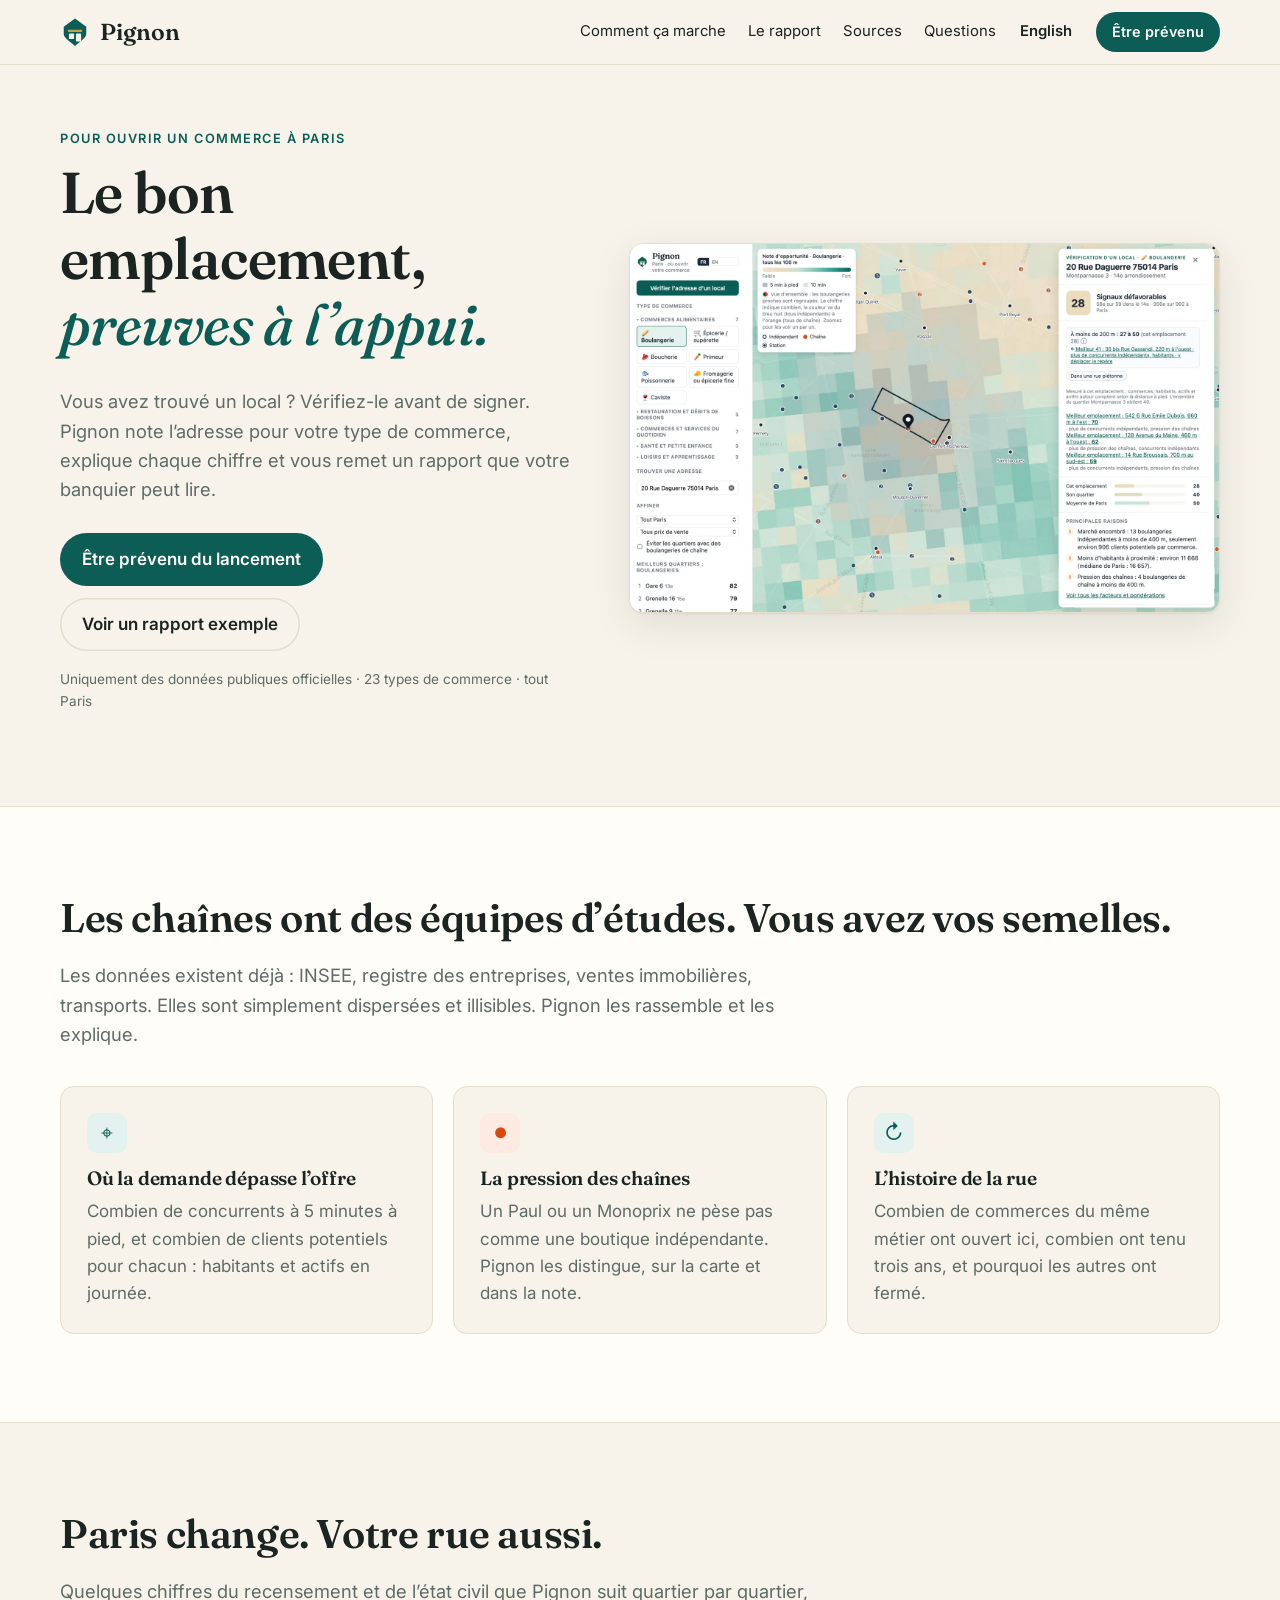
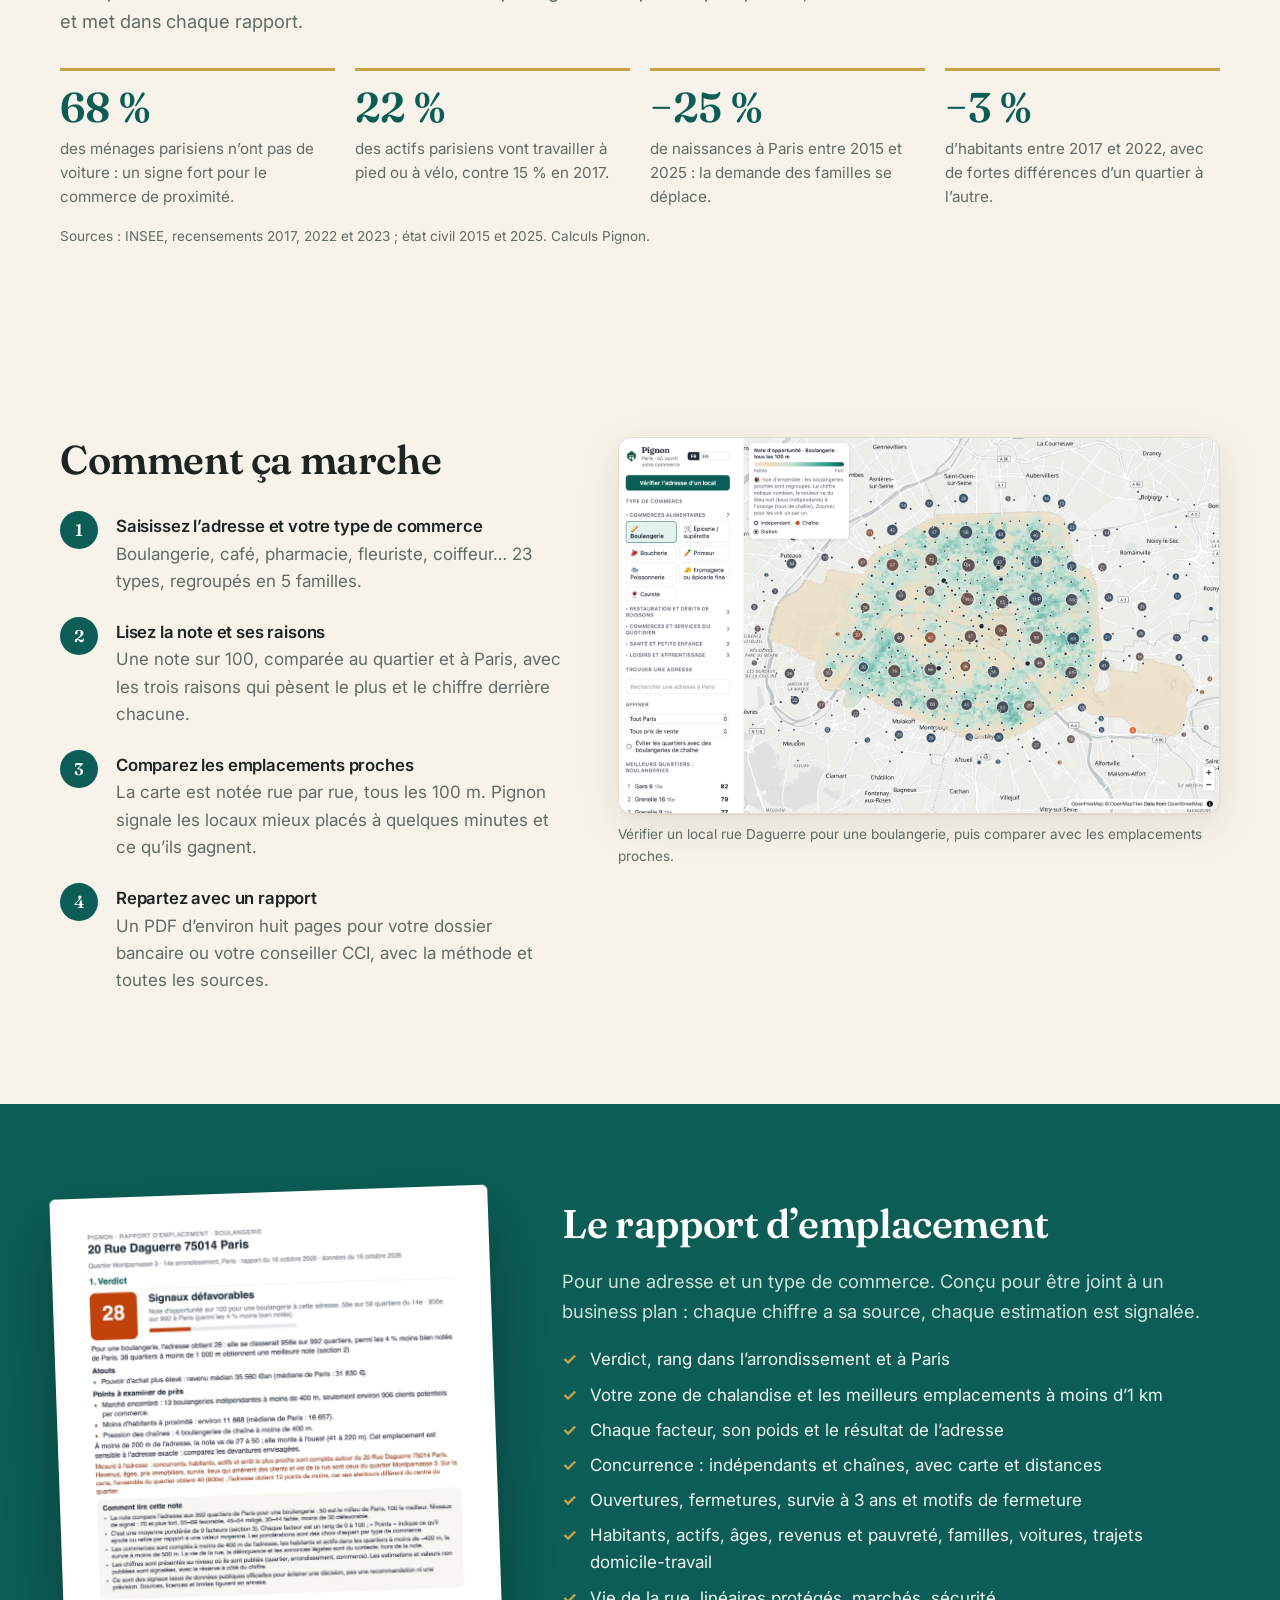
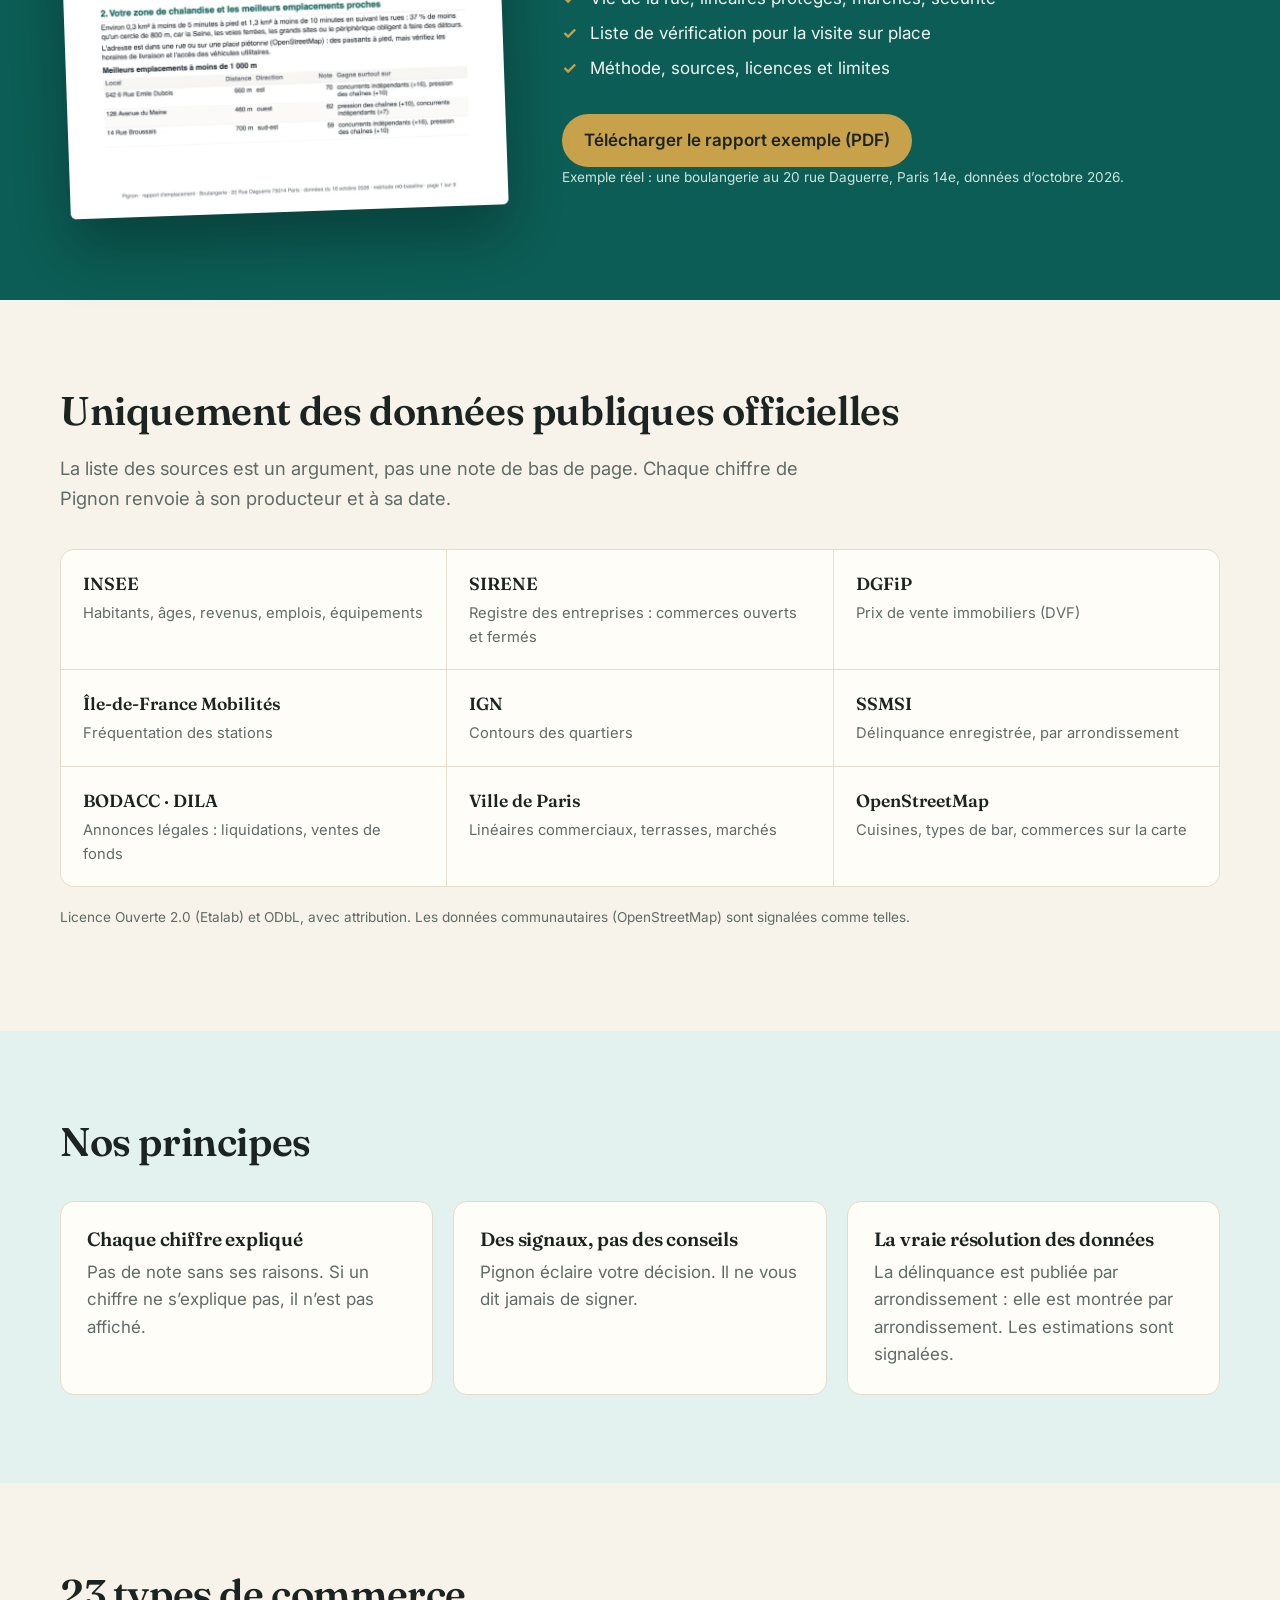
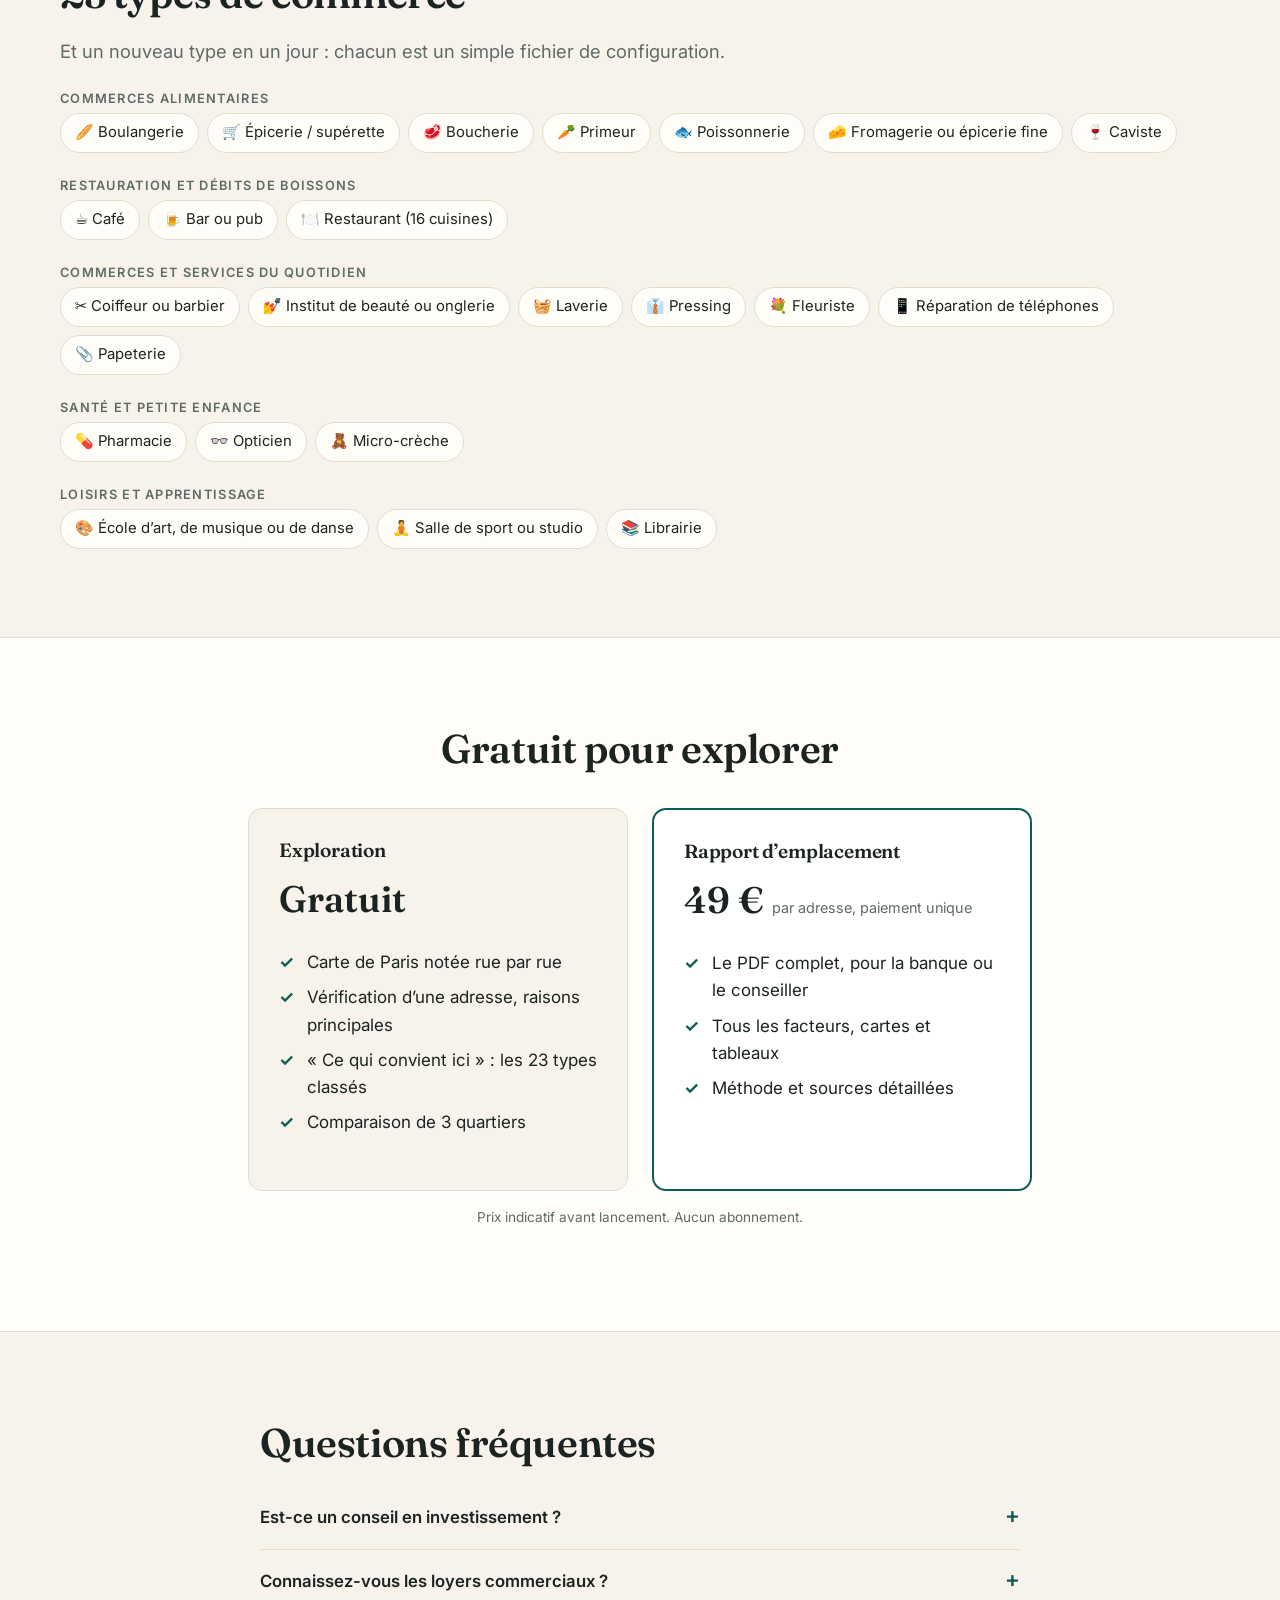
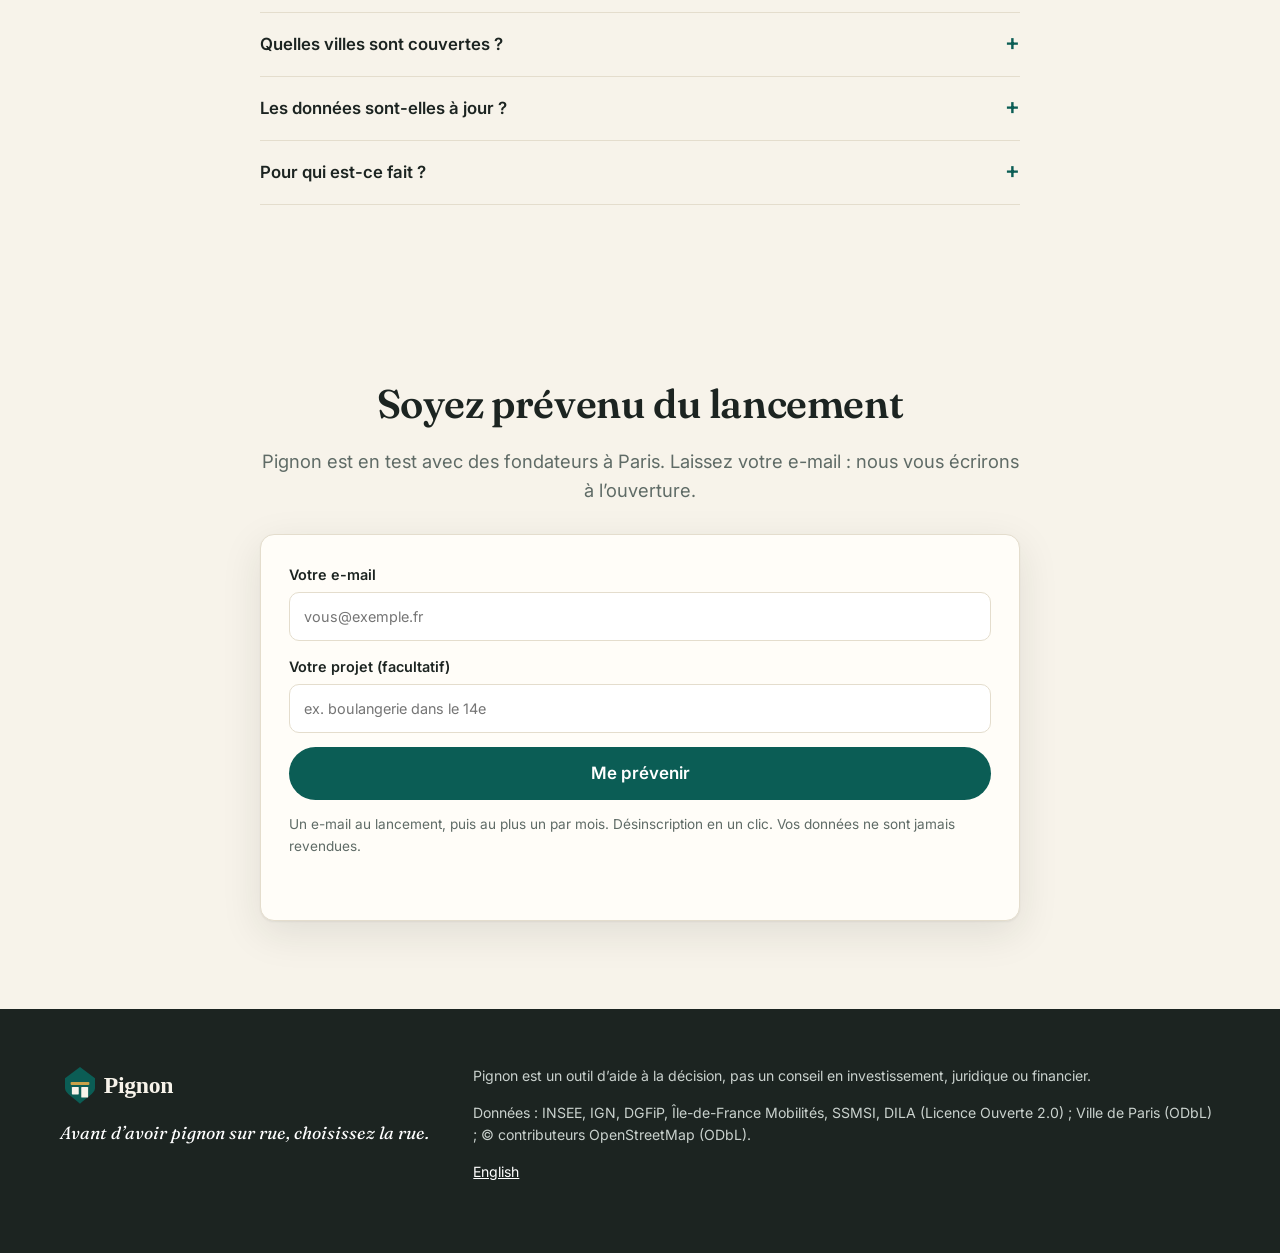
==== index.html @ 56055cf6 "Publish website from felipesabino/biz-map@c0d6d92" ====
<!doctype html>
<html lang="fr">
  <head>
    <meta charset="utf-8" />
    <meta name="viewport" content="width=device-width, initial-scale=1" />
    <title>Pignon · Le bon emplacement, preuves à l’appui</title>
    <meta name="description" content="Avant de signer un bail commercial à Paris, vérifiez l’adresse : une note, les raisons derrière chaque chiffre et un rapport que votre banquier peut lire. Uniquement des données publiques officielles." />
    <meta property="og:title" content="Pignon · Le bon emplacement, preuves à l’appui" />
    <meta property="og:description" content="Avant de signer un bail commercial à Paris, vérifiez l’adresse : une note, les raisons derrière chaque chiffre et un rapport que votre banquier peut lire. Uniquement des données publiques officielles." />
    <meta property="og:type" content="website" />
    <meta property="og:locale" content="fr_FR" />
    <meta property="og:image" content="assets/og.png" />
    <meta name="theme-color" content="#0b5d55" />
    <link rel="alternate" hreflang="fr" href="" />
    <link rel="alternate" hreflang="en" href="en/" />
    <link rel="icon" type="image/svg+xml" href="assets/logo-mark.svg" />
    <link rel="preconnect" href="https://fonts.googleapis.com" />
    <link rel="preconnect" href="https://fonts.gstatic.com" crossorigin />
    <link rel="stylesheet" href="https://fonts.googleapis.com/css2?family=Fraunces:ital,opsz,wght@0,9..144,500;0,9..144,600;1,9..144,500&family=Inter:wght@400;500;600&display=swap" />
    <link rel="stylesheet" href="assets/style.css" />
  </head>
  <body>
    <header class="top">
      <div class="wrap top-inner">
        <a class="brand" href="./" aria-label="Pignon">
          <img src="assets/logo-mark.svg" alt="" width="30" height="30" />
          <span>Pignon</span>
        </a>
        <nav class="nav" aria-label="Navigation">
          <a href="#comment">Comment ça marche</a>
          <a href="#rapport">Le rapport</a>
          <a href="#sources">Sources</a>
          <a href="#faq">Questions</a>
        </nav>
        <a class="lang" href="en/" hreflang="en" lang="en">English</a>
        <a class="btn btn-small" href="#inscription">Être prévenu</a>
      </div>
    </header>

    <main>
      <section class="hero">
        <div class="wrap hero-inner">
          <div class="hero-text">
            <p class="eyebrow">Pour ouvrir un commerce à Paris</p>
            <h1>Le bon emplacement, <em>preuves à l’appui.</em></h1>
            <p class="lead">Vous avez trouvé un local ? Vérifiez-le avant de signer. Pignon note l’adresse pour votre type de commerce, explique chaque chiffre et vous remet un rapport que votre banquier peut lire.</p>
            <div class="actions">
              <a class="btn" href="#inscription">Être prévenu du lancement</a>
              <a class="btn btn-ghost" href="assets/rapport-exemple-boulangerie-paris-14.pdf">Voir un rapport exemple</a>
            </div>
            <p class="note">Uniquement des données publiques officielles · 23 types de commerce · tout Paris</p>
          </div>
          <figure class="hero-shot">
            <img src="assets/fr/panel.webp" alt="Pignon : vérification d’un local rue Daguerre (14e) pour une boulangerie, avec la note, la comparaison avec le quartier et Paris, et les meilleurs emplacements proches." width="1600" height="1000" />
          </figure>
        </div>
      </section>

      <section class="problem">
        <div class="wrap">
          <h2>Les chaînes ont des équipes d’études. Vous avez vos semelles.</h2>
          <p class="lead narrow">Les données existent déjà : INSEE, registre des entreprises, ventes immobilières, transports. Elles sont simplement dispersées et illisibles. Pignon les rassemble et les explique.</p>
          <div class="cards three">
            <article class="card">
              <span class="card-icon" aria-hidden="true">⌖</span>
              <h3>Où la demande dépasse l’offre</h3>
              <p>Combien de concurrents à 5 minutes à pied, et combien de clients potentiels pour chacun : habitants et actifs en journée.</p>
            </article>
            <article class="card">
              <span class="card-icon chain" aria-hidden="true">●</span>
              <h3>La pression des chaînes</h3>
              <p>Un Paul ou un Monoprix ne pèse pas comme une boutique indépendante. Pignon les distingue, sur la carte et dans la note.</p>
            </article>
            <article class="card">
              <span class="card-icon" aria-hidden="true">↻</span>
              <h3>L’histoire de la rue</h3>
              <p>Combien de commerces du même métier ont ouvert ici, combien ont tenu trois ans, et pourquoi les autres ont fermé.</p>
            </article>
          </div>
        </div>
      </section>

      <section class="stats">
        <div class="wrap">
          <h2>Paris change. Votre rue aussi.</h2>
          <p class="lead narrow">Quelques chiffres du recensement et de l’état civil que Pignon suit quartier par quartier, et met dans chaque rapport.</p>
          <div class="stat-grid">
            <div class="stat"><b>68 %</b><p>des ménages parisiens n’ont pas de voiture : un signe fort pour le commerce de proximité.</p></div>
            <div class="stat"><b>22 %</b><p>des actifs parisiens vont travailler à pied ou à vélo, contre 15 % en 2017.</p></div>
            <div class="stat"><b>−25 %</b><p>de naissances à Paris entre 2015 et 2025 : la demande des familles se déplace.</p></div>
            <div class="stat"><b>−3 %</b><p>d’habitants entre 2017 et 2022, avec de fortes différences d’un quartier à l’autre.</p></div>
          </div>
          <p class="note">Sources : INSEE, recensements 2017, 2022 et 2023 ; état civil 2015 et 2025. Calculs Pignon.</p>
        </div>
      </section>

      <section class="how" id="comment">
        <div class="wrap how-inner">
          <div>
            <h2>Comment ça marche</h2>
            <ol class="steps">
              <li><h3>Saisissez l’adresse et votre type de commerce</h3><p>Boulangerie, café, pharmacie, fleuriste, coiffeur… 23 types, regroupés en 5 familles.</p></li>
              <li><h3>Lisez la note et ses raisons</h3><p>Une note sur 100, comparée au quartier et à Paris, avec les trois raisons qui pèsent le plus et le chiffre derrière chacune.</p></li>
              <li><h3>Comparez les emplacements proches</h3><p>La carte est notée rue par rue, tous les 100 m. Pignon signale les locaux mieux placés à quelques minutes et ce qu’ils gagnent.</p></li>
              <li><h3>Repartez avec un rapport</h3><p>Un PDF d’environ huit pages pour votre dossier bancaire ou votre conseiller CCI, avec la méthode et toutes les sources.</p></li>
            </ol>
          </div>
          <figure class="demo">
            <video src="assets/fr/demo.mp4" poster="assets/fr/map.webp" autoplay muted loop playsinline preload="metadata" aria-label="Vérifier un local rue Daguerre pour une boulangerie, puis comparer avec les emplacements proches."></video>
            <figcaption>Vérifier un local rue Daguerre pour une boulangerie, puis comparer avec les emplacements proches.</figcaption>
          </figure>
        </div>
      </section>

      <section class="report" id="rapport">
        <div class="wrap report-inner">
          <figure class="report-cover">
            <a href="assets/rapport-exemple-boulangerie-paris-14.pdf"><img src="assets/fr/report-page.webp" alt="Première page du rapport d’emplacement Pignon" width="900" height="1273" loading="lazy" /></a>
          </figure>
          <div>
            <h2>Le rapport d’emplacement</h2>
            <p class="lead">Pour une adresse et un type de commerce. Conçu pour être joint à un business plan : chaque chiffre a sa source, chaque estimation est signalée.</p>
            <ul class="checks">
              <li>Verdict, rang dans l’arrondissement et à Paris</li>
              <li>Votre zone de chalandise et les meilleurs emplacements à moins d’1 km</li>
              <li>Chaque facteur, son poids et le résultat de l’adresse</li>
              <li>Concurrence : indépendants et chaînes, avec carte et distances</li>
              <li>Ouvertures, fermetures, survie à 3 ans et motifs de fermeture</li>
              <li>Habitants, actifs, âges, revenus et pauvreté, familles, voitures, trajets domicile-travail</li>
              <li>Vie de la rue, linéaires protégés, marchés, sécurité</li>
              <li>Liste de vérification pour la visite sur place</li>
              <li>Méthode, sources, licences et limites</li>
            </ul>
            <a class="btn" href="assets/rapport-exemple-boulangerie-paris-14.pdf">Télécharger le rapport exemple (PDF)</a>
            <p class="note">Exemple réel : une boulangerie au 20 rue Daguerre, Paris 14e, données d’octobre 2026.</p>
          </div>
        </div>
      </section>

      <section class="sources" id="sources">
        <div class="wrap">
          <h2>Uniquement des données publiques officielles</h2>
          <p class="lead narrow">La liste des sources est un argument, pas une note de bas de page. Chaque chiffre de Pignon renvoie à son producteur et à sa date.</p>
          <ul class="source-list">
            <li><b>INSEE</b><span>Habitants, âges, revenus, emplois, équipements</span></li>
            <li><b>SIRENE</b><span>Registre des entreprises : commerces ouverts et fermés</span></li>
            <li><b>DGFiP</b><span>Prix de vente immobiliers (DVF)</span></li>
            <li><b>Île-de-France Mobilités</b><span>Fréquentation des stations</span></li>
            <li><b>IGN</b><span>Contours des quartiers</span></li>
            <li><b>SSMSI</b><span>Délinquance enregistrée, par arrondissement</span></li>
            <li><b>BODACC · DILA</b><span>Annonces légales : liquidations, ventes de fonds</span></li>
            <li><b>Ville de Paris</b><span>Linéaires commerciaux, terrasses, marchés</span></li>
            <li><b>OpenStreetMap</b><span>Cuisines, types de bar, commerces sur la carte</span></li>
          </ul>
          <p class="note">Licence Ouverte 2.0 (Etalab) et ODbL, avec attribution. Les données communautaires (OpenStreetMap) sont signalées comme telles.</p>
        </div>
      </section>

      <section class="principles">
        <div class="wrap">
          <h2>Nos principes</h2>
          <div class="cards three">
            <article class="card"><h3>Chaque chiffre expliqué</h3><p>Pas de note sans ses raisons. Si un chiffre ne s’explique pas, il n’est pas affiché.</p></article>
            <article class="card"><h3>Des signaux, pas des conseils</h3><p>Pignon éclaire votre décision. Il ne vous dit jamais de signer.</p></article>
            <article class="card"><h3>La vraie résolution des données</h3><p>La délinquance est publiée par arrondissement : elle est montrée par arrondissement. Les estimations sont signalées.</p></article>
          </div>
        </div>
      </section>

      <section class="types">
        <div class="wrap">
          <h2>23 types de commerce</h2>
          <p class="lead narrow">Et un nouveau type en un jour : chacun est un simple fichier de configuration.</p>
          <div class="family"><h3>Commerces alimentaires</h3><ul class="chips"><li><span aria-hidden="true">🥖</span> Boulangerie</li><li><span aria-hidden="true">🛒</span> Épicerie / supérette</li><li><span aria-hidden="true">🥩</span> Boucherie</li><li><span aria-hidden="true">🥕</span> Primeur</li><li><span aria-hidden="true">🐟</span> Poissonnerie</li><li><span aria-hidden="true">🧀</span> Fromagerie ou épicerie fine</li><li><span aria-hidden="true">🍷</span> Caviste</li></ul></div>
          <div class="family"><h3>Restauration et débits de boissons</h3><ul class="chips"><li><span aria-hidden="true">☕</span> Café</li><li><span aria-hidden="true">🍺</span> Bar ou pub</li><li><span aria-hidden="true">🍽️</span> Restaurant (16 cuisines)</li></ul></div>
          <div class="family"><h3>Commerces et services du quotidien</h3><ul class="chips"><li><span aria-hidden="true">✂️</span> Coiffeur ou barbier</li><li><span aria-hidden="true">💅</span> Institut de beauté ou onglerie</li><li><span aria-hidden="true">🧺</span> Laverie</li><li><span aria-hidden="true">👔</span> Pressing</li><li><span aria-hidden="true">💐</span> Fleuriste</li><li><span aria-hidden="true">📱</span> Réparation de téléphones</li><li><span aria-hidden="true">📎</span> Papeterie</li></ul></div>
          <div class="family"><h3>Santé et petite enfance</h3><ul class="chips"><li><span aria-hidden="true">💊</span> Pharmacie</li><li><span aria-hidden="true">👓</span> Opticien</li><li><span aria-hidden="true">🧸</span> Micro-crèche</li></ul></div>
          <div class="family"><h3>Loisirs et apprentissage</h3><ul class="chips"><li><span aria-hidden="true">🎨</span> École d’art, de musique ou de danse</li><li><span aria-hidden="true">🧘</span> Salle de sport ou studio</li><li><span aria-hidden="true">📚</span> Librairie</li></ul></div>
        </div>
      </section>

      <section class="pricing">
        <div class="wrap">
          <h2>Gratuit pour explorer</h2>
          <div class="plans">
            <article class="plan">
              <h3>Exploration</h3>
              <p class="price">Gratuit</p>
              <ul class="checks">
                <li>Carte de Paris notée rue par rue</li>
                <li>Vérification d’une adresse, raisons principales</li>
                <li>« Ce qui convient ici » : les 23 types classés</li>
                <li>Comparaison de 3 quartiers</li>
              </ul>
            </article>
            <article class="plan plan-main">
              <h3>Rapport d’emplacement</h3>
              <p class="price">49 € <small>par adresse, paiement unique</small></p>
              <ul class="checks">
                <li>Le PDF complet, pour la banque ou le conseiller</li>
                <li>Tous les facteurs, cartes et tableaux</li>
                <li>Méthode et sources détaillées</li>
              </ul>
            </article>
          </div>
          <p class="note center">Prix indicatif avant lancement. Aucun abonnement.</p>
        </div>
      </section>

      <section class="faq" id="faq">
        <div class="wrap narrow">
          <h2>Questions fréquentes</h2>
          <details><summary>Est-ce un conseil en investissement ?</summary><p>Non. Pignon est un outil d’aide à la décision : il présente des indicateurs issus de données publiques et la méthode qui les combine. La décision reste la vôtre, avec votre banquier, votre conseiller et le bailleur.</p></details>
          <details><summary>Connaissez-vous les loyers commerciaux ?</summary><p>Non, et nous le disons : aucune source ouverte ne publie les loyers commerciaux. Pignon montre les prix de vente immobiliers (DVF), clairement signalés comme des prix de vente.</p></details>
          <details><summary>Quelles villes sont couvertes ?</summary><p>Tout Paris, ses 20 arrondissements et environ 990 quartiers. Les grandes sources sont nationales : d’autres villes suivront.</p></details>
          <details><summary>Les données sont-elles à jour ?</summary><p>Chaque source a son propre rythme : le registre des entreprises est rafraîchi chaque semaine, le recensement chaque année. La date de chaque source figure dans l’application et dans le rapport.</p></details>
          <details><summary>Pour qui est-ce fait ?</summary><p>Pour les fondateurs de commerces indépendants : premier ou deuxième commerce, souvent après une reconversion. Les conseillers CCI, CMA et les banques sont les bienvenus.</p></details>
        </div>
      </section>

      <section class="signup" id="inscription">
        <div class="wrap narrow">
          <h2>Soyez prévenu du lancement</h2>
          <p class="lead">Pignon est en test avec des fondateurs à Paris. Laissez votre e-mail : nous vous écrirons à l’ouverture.</p>
          <form class="signup-form" data-thanks="Merci ! Nous vous écrirons au lancement." data-soon="Les inscriptions ouvrent très bientôt. Revenez dans quelques jours." data-error="Un problème est survenu. Réessayez dans un instant.">
            <label>
              <span>Votre e-mail</span>
              <input type="email" name="email" required placeholder="vous@exemple.fr" autocomplete="email" />
            </label>
            <label>
              <span>Votre projet (facultatif)</span>
              <input type="text" name="project" placeholder="ex. boulangerie dans le 14e" />
            </label>
            <input type="hidden" name="lang" value="fr" />
            <button class="btn" type="submit">Me prévenir</button>
            <p class="note">Un e-mail au lancement, puis au plus un par mois. Désinscription en un clic. Vos données ne sont jamais revendues.</p>
            <p class="form-status" role="status" aria-live="polite"></p>
          </form>
        </div>
      </section>
    </main>

    <footer class="foot">
      <div class="wrap foot-inner">
        <div>
          <img src="assets/logo-light.svg" alt="Pignon" width="150" height="40" />
          <p class="tagline">Avant d’avoir pignon sur rue, choisissez la rue.</p>
        </div>
        <div class="foot-text">
          <p>Pignon est un outil d’aide à la décision, pas un conseil en investissement, juridique ou financier.</p>
          <p>Données : INSEE, IGN, DGFiP, Île-de-France Mobilités, SSMSI, DILA (Licence Ouverte 2.0) ; Ville de Paris (ODbL) ; © contributeurs OpenStreetMap (ODbL).</p>
          <p><a href="en/" hreflang="en">English</a></p>
        </div>
      </div>
    </footer>
    <script src="assets/site.js" defer></script>
  </body>
</html>
---- assets/style.css ----
/* Pignon website. Tokens from brand/README.md. */
:root {
  --accent: #0b5d55;
  --accent-deep: #08453f;
  --accent-soft: #e3f2ee;
  --gold: #c8a24a;
  --paper: #f7f3ea;
  --surface: #fffdf8;
  --ink: #1c2421;
  --muted: #5f6b66;
  --line: #e4ddcd;
  --chain: #d9480f;
  --indep: #1c3d5a;
  --radius: 14px;
  --shadow: 0 1px 2px rgba(28, 36, 33, 0.06), 0 12px 40px rgba(28, 36, 33, 0.1);
  --display: Fraunces, Georgia, 'Times New Roman', serif;
  --text: Inter, ui-sans-serif, system-ui, -apple-system, 'Segoe UI', sans-serif;
  color-scheme: light;
}

* { box-sizing: border-box; }
html { scroll-behavior: smooth; scroll-padding-top: 80px; }
body { margin: 0; background: var(--paper); color: var(--ink); font: 17px/1.6 var(--text); -webkit-font-smoothing: antialiased; }
img, video { max-width: 100%; height: auto; display: block; }
a { color: var(--accent); }
h1, h2, h3 { font-family: var(--display); font-weight: 600; line-height: 1.15; letter-spacing: -0.01em; margin: 0 0 0.5em; }
h1 { font-size: clamp(2.3rem, 5vw, 3.6rem); }
h1 em { font-style: italic; font-weight: 500; color: var(--accent); }
h2 { font-size: clamp(1.7rem, 3.4vw, 2.5rem); }
h3 { font-size: 1.2rem; }
p { margin: 0 0 1em; }

.wrap { width: min(1160px, 100% - 32px); margin-inline: auto; }
.narrow { max-width: 760px; }
.wrap.narrow { width: min(760px, 100% - 32px); }
.center { text-align: center; }
.lead { font-size: 1.15rem; color: var(--muted); }
.note { font-size: 0.85rem; color: var(--muted); }
.eyebrow { text-transform: uppercase; letter-spacing: 0.12em; font-size: 0.8rem; font-weight: 600; color: var(--accent); margin-bottom: 0.8em; }

.btn { display: inline-flex; align-items: center; justify-content: center; gap: 8px; padding: 13px 22px; border-radius: 999px; background: var(--accent); color: #fff; font-weight: 600; text-decoration: none; border: 0; font: inherit; font-weight: 600; cursor: pointer; transition: background 0.15s; }
.btn:hover { background: var(--accent-deep); }
.btn:disabled { opacity: 0.6; cursor: wait; }
.btn-ghost { background: transparent; color: var(--ink); box-shadow: inset 0 0 0 1.5px var(--line); }
.btn-ghost:hover { background: var(--surface); }
.btn-small { padding: 8px 16px; font-size: 0.9rem; }

/* Header */
.top { position: sticky; top: 0; z-index: 10; background: rgba(247, 243, 234, 0.9); backdrop-filter: blur(8px); border-bottom: 1px solid var(--line); }
.top-inner { display: flex; align-items: center; gap: 24px; height: 64px; }
.brand { display: flex; align-items: center; gap: 10px; text-decoration: none; color: var(--ink); font-family: var(--display); font-weight: 600; font-size: 1.45rem; }
.nav { display: flex; gap: 22px; margin-left: auto; }
.nav a, .lang { color: var(--ink); text-decoration: none; font-size: 0.93rem; }
.nav a:hover, .lang:hover { color: var(--accent); }
.lang { font-weight: 600; }

/* Sections */
section { padding: 88px 0; }
.hero { padding: 64px 0 80px; }
.hero-inner { display: grid; grid-template-columns: 1fr 1.15fr; gap: 56px; align-items: center; }
.actions { display: flex; flex-wrap: wrap; gap: 12px; margin: 28px 0 18px; }
.hero-shot { margin: 0; border-radius: var(--radius); overflow: hidden; box-shadow: var(--shadow); border: 1px solid var(--line); background: var(--surface); }

.problem { background: var(--surface); border-block: 1px solid var(--line); }
.cards { display: grid; gap: 20px; margin-top: 36px; }
.cards.three { grid-template-columns: repeat(3, 1fr); }
.card { background: var(--paper); border: 1px solid var(--line); border-radius: var(--radius); padding: 26px; }
.principles .card { background: var(--surface); }
.card p { color: var(--muted); margin: 0; }
.card-icon { display: inline-grid; place-items: center; width: 40px; height: 40px; border-radius: 10px; background: var(--accent-soft); color: var(--accent); font-size: 1.3rem; margin-bottom: 14px; }
.card-icon.chain { background: #fdebe2; color: var(--chain); font-size: 0.9rem; }

.stat-grid { display: grid; grid-template-columns: repeat(4, 1fr); gap: 20px; margin: 32px 0 16px; }
.stat { border-top: 3px solid var(--gold); padding-top: 14px; }
.stat b { display: block; font-family: var(--display); font-size: 2.6rem; font-weight: 600; color: var(--accent); line-height: 1.1; }
.stat p { color: var(--muted); margin: 6px 0 0; font-size: 0.95rem; }
.how-inner { display: grid; grid-template-columns: 1fr 1.2fr; gap: 56px; align-items: start; }
.steps { list-style: none; padding: 0; margin: 28px 0 0; counter-reset: step; }
.steps li { position: relative; padding: 0 0 22px 56px; counter-increment: step; }
.steps li::before { content: counter(step); position: absolute; left: 0; top: 0; width: 38px; height: 38px; border-radius: 50%; background: var(--accent); color: #fff; display: grid; place-items: center; font-weight: 600; font-family: var(--display); }
.steps h3 { font-family: var(--text); font-size: 1.05rem; font-weight: 600; margin-bottom: 0.25em; padding-top: 6px; }
.steps p { color: var(--muted); margin: 0; }
.demo { margin: 0; position: sticky; top: 90px; }
.demo video { border-radius: var(--radius); box-shadow: var(--shadow); border: 1px solid var(--line); background: var(--surface); width: 100%; }
.demo figcaption { font-size: 0.85rem; color: var(--muted); margin-top: 10px; }

.report { background: var(--accent); color: #f2f7f5; }
.report h2 { color: #fff; }
.report .lead, .report .note { color: #cfe3dd; }
.report-inner { display: grid; grid-template-columns: 0.8fr 1.2fr; gap: 64px; align-items: center; }
.report-cover { margin: 0; transform: rotate(-2deg); }
.report-cover img { border-radius: 6px; box-shadow: 0 30px 60px rgba(0, 0, 0, 0.3); background: #fff; }
.report .checks li::before { color: var(--gold); }
.report .btn { background: var(--gold); color: var(--ink); margin-top: 8px; }
.report .btn:hover { background: #d8b45c; }

.checks { list-style: none; padding: 0; margin: 20px 0 24px; }
.checks li { position: relative; padding-left: 28px; margin-bottom: 8px; }
.checks li::before { content: '✓'; position: absolute; left: 0; color: var(--accent); font-weight: 700; }

.source-list { list-style: none; padding: 0; margin: 36px 0 20px; display: grid; grid-template-columns: repeat(3, 1fr); gap: 1px; background: var(--line); border: 1px solid var(--line); border-radius: var(--radius); overflow: hidden; }
.source-list li { background: var(--surface); padding: 20px 22px; display: flex; flex-direction: column; gap: 4px; }
.source-list b { font-family: var(--display); font-weight: 600; font-size: 1.1rem; }
.source-list span { color: var(--muted); font-size: 0.92rem; }

.principles { background: var(--accent-soft); }

.family { margin-top: 26px; }
.family h3 { font-family: var(--text); font-size: 0.8rem; text-transform: uppercase; letter-spacing: 0.1em; color: var(--muted); font-weight: 600; }
.chips { list-style: none; padding: 0; margin: 0; display: flex; flex-wrap: wrap; gap: 8px; }
.chips li { background: var(--surface); border: 1px solid var(--line); border-radius: 999px; padding: 7px 14px; font-size: 0.93rem; }

.pricing { background: var(--surface); border-block: 1px solid var(--line); }
.pricing h2 { text-align: center; }
.plans { display: grid; grid-template-columns: repeat(2, minmax(0, 380px)); justify-content: center; gap: 24px; margin: 36px 0 16px; }
.plan { border: 1px solid var(--line); border-radius: var(--radius); padding: 30px; background: var(--paper); }
.plan-main { border: 2px solid var(--accent); background: #fff; }
.price { font-family: var(--display); font-size: 2.3rem; font-weight: 600; margin: 0; }
.price small { font-family: var(--text); font-size: 0.9rem; color: var(--muted); font-weight: 400; }

.faq details { border-bottom: 1px solid var(--line); padding: 18px 0; }
.faq summary { cursor: pointer; font-weight: 600; font-size: 1.05rem; list-style: none; display: flex; justify-content: space-between; gap: 16px; }
.faq summary::after { content: '+'; color: var(--accent); font-size: 1.4rem; line-height: 1; }
.faq details[open] summary::after { content: '–'; }
.faq summary::-webkit-details-marker { display: none; }
.faq details p { color: var(--muted); margin: 12px 0 0; }

.signup { text-align: center; }
.signup-form { display: grid; gap: 14px; text-align: left; margin-top: 28px; background: var(--surface); border: 1px solid var(--line); border-radius: var(--radius); padding: 28px; box-shadow: var(--shadow); }
.signup-form label { display: grid; gap: 6px; font-size: 0.9rem; font-weight: 600; }
.signup-form input { font: inherit; font-weight: 400; padding: 12px 14px; border: 1.5px solid var(--line); border-radius: 10px; background: #fff; color: var(--ink); }
.signup-form input:focus { outline: none; border-color: var(--accent); box-shadow: 0 0 0 3px var(--accent-soft); }
.signup-form .note { margin: 0; }
.form-status { margin: 0; font-weight: 600; color: var(--accent); min-height: 1.2em; }

.foot { background: var(--ink); color: #c9d1cd; padding: 56px 0; font-size: 0.88rem; }
.foot-inner { display: grid; grid-template-columns: 1fr 2fr; gap: 40px; }
.foot a { color: #fff; }
.tagline { font-family: var(--display); font-style: italic; font-size: 1.1rem; color: #fff; margin-top: 14px; }

:focus-visible { outline: 3px solid var(--gold); outline-offset: 2px; }

@media (max-width: 900px) {
  .nav { display: none; }
  .lang { margin-left: auto; }
  section { padding: 64px 0; }
  .hero-inner, .how-inner, .report-inner, .foot-inner { grid-template-columns: 1fr; gap: 36px; }
  .cards.three, .source-list { grid-template-columns: 1fr; }
  .stat-grid { grid-template-columns: 1fr 1fr; }
  .plans { grid-template-columns: 1fr; }
  .demo { position: static; }
  .report-cover { max-width: 320px; margin-inline: auto; }
}
@media (max-width: 520px) {
  body { font-size: 16px; }
  .top-inner { gap: 12px; }
  .btn-small { display: none; }
}
@media (prefers-reduced-motion: reduce) {
  html { scroll-behavior: auto; }
}
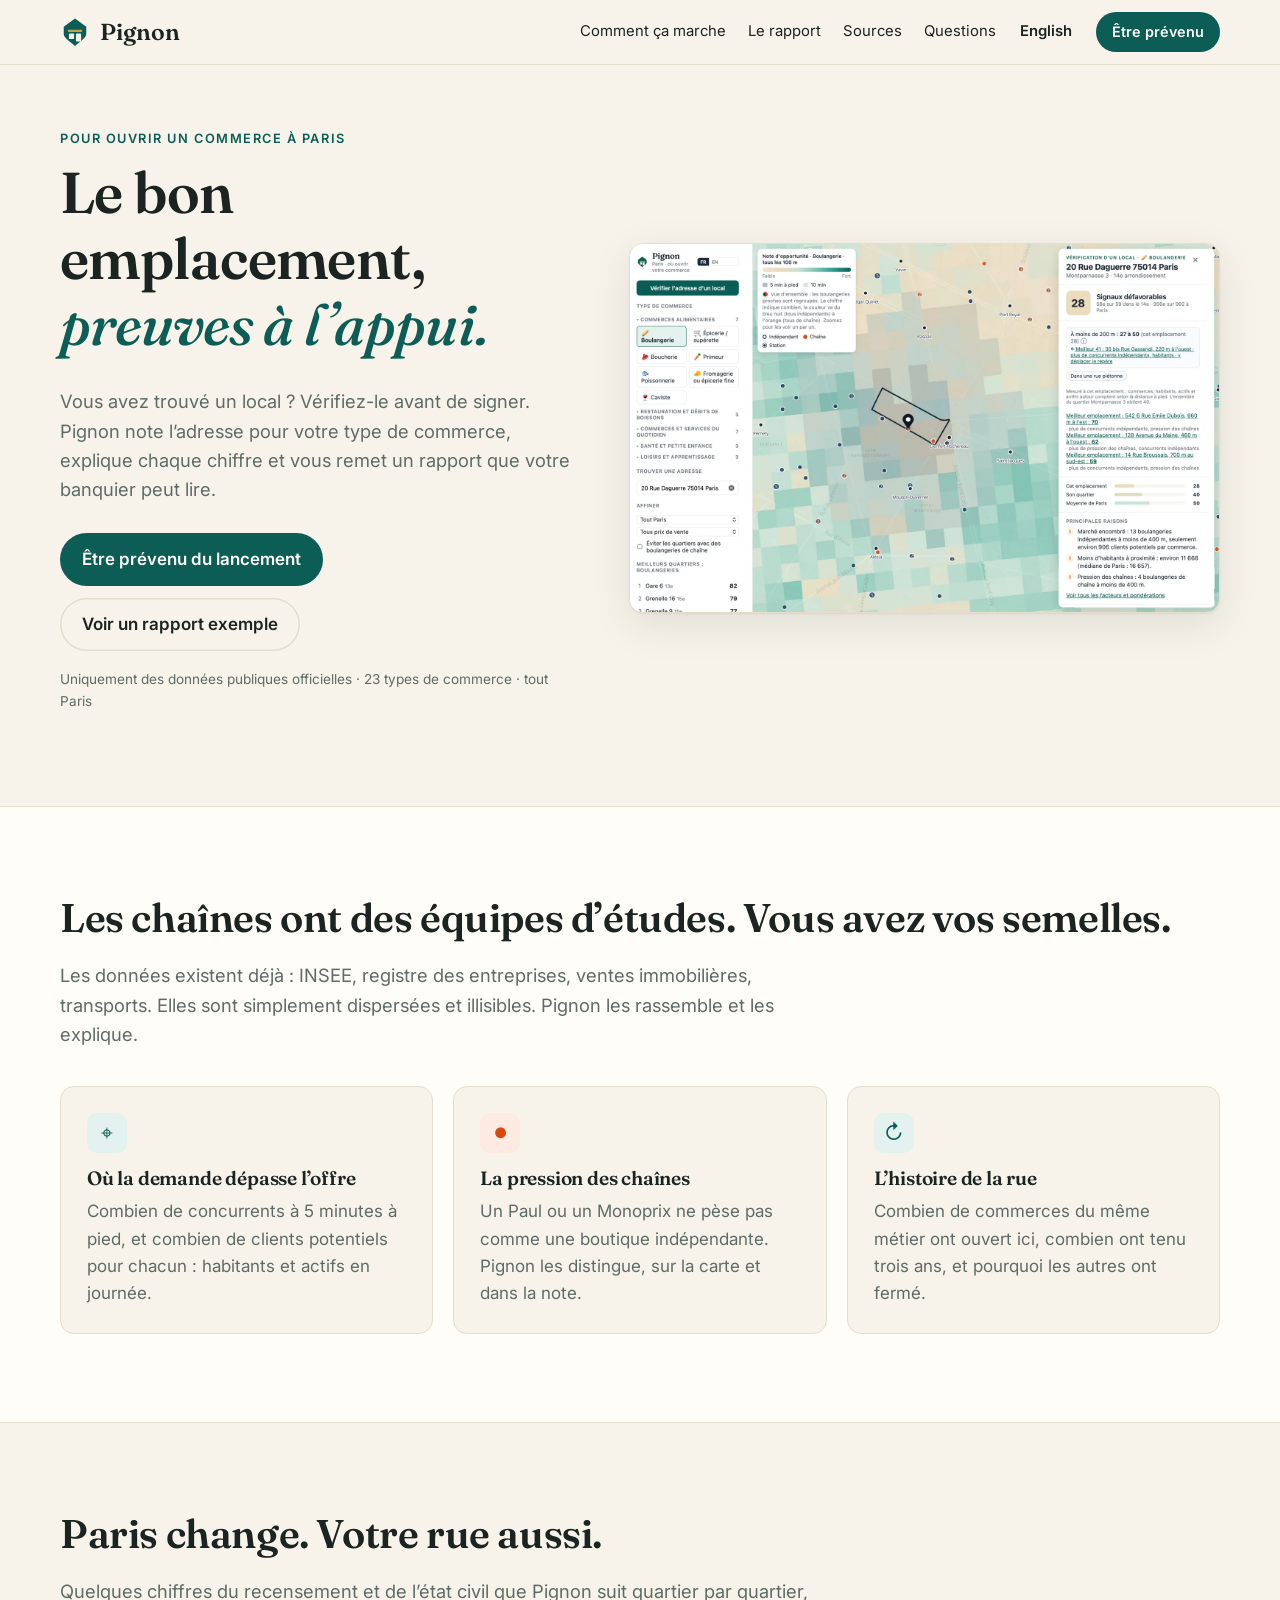
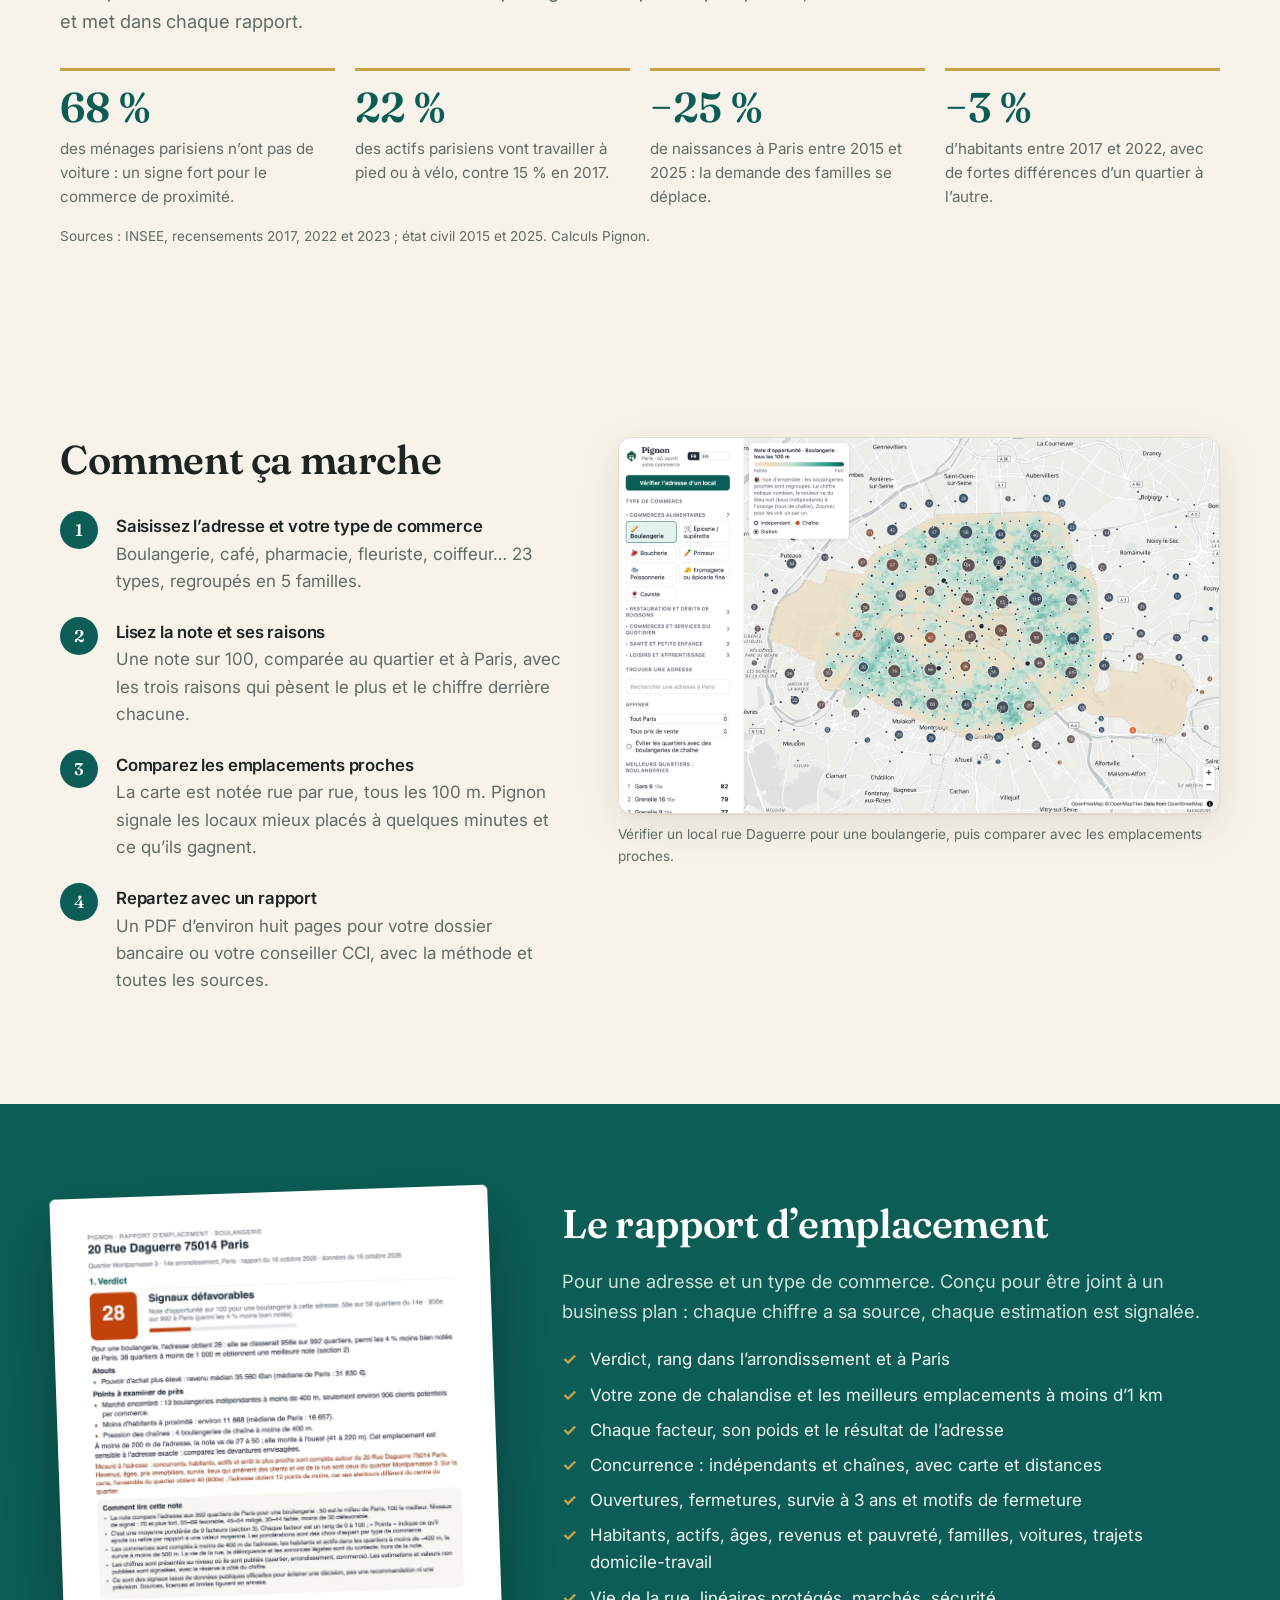
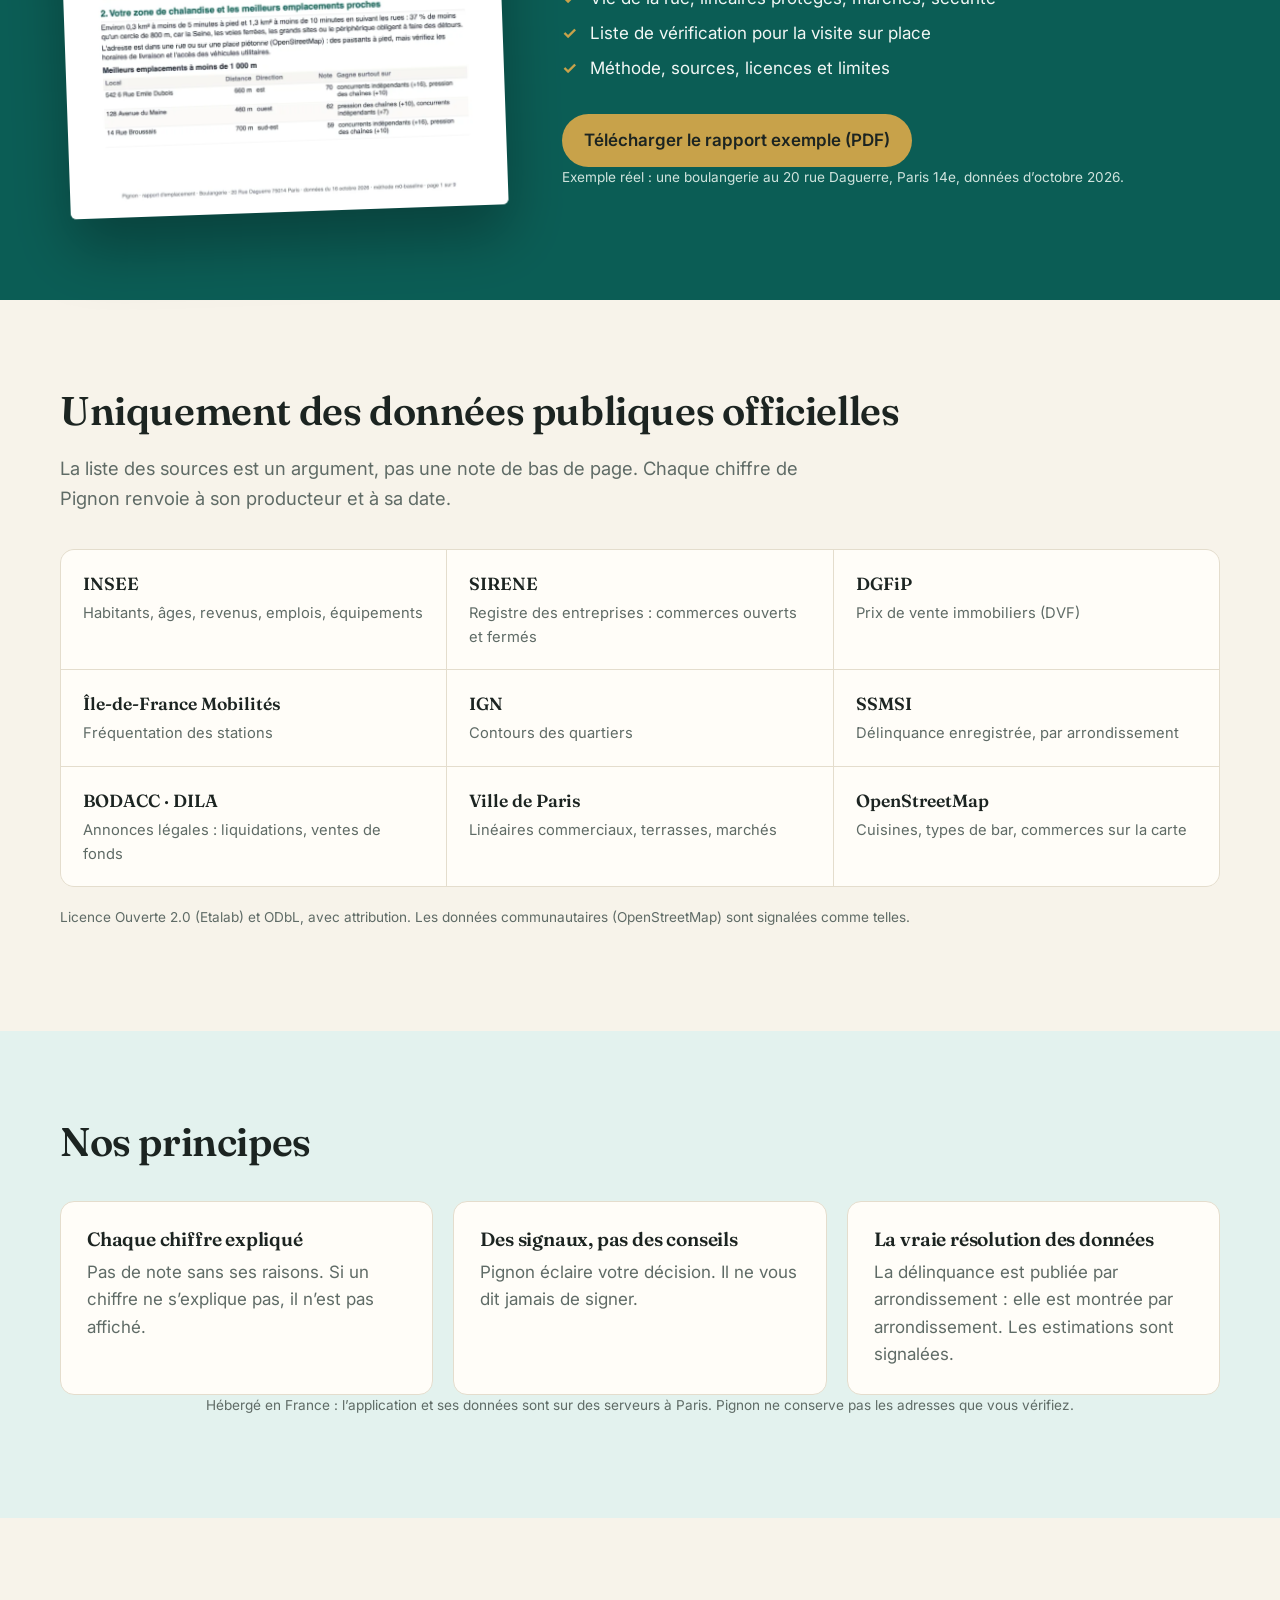
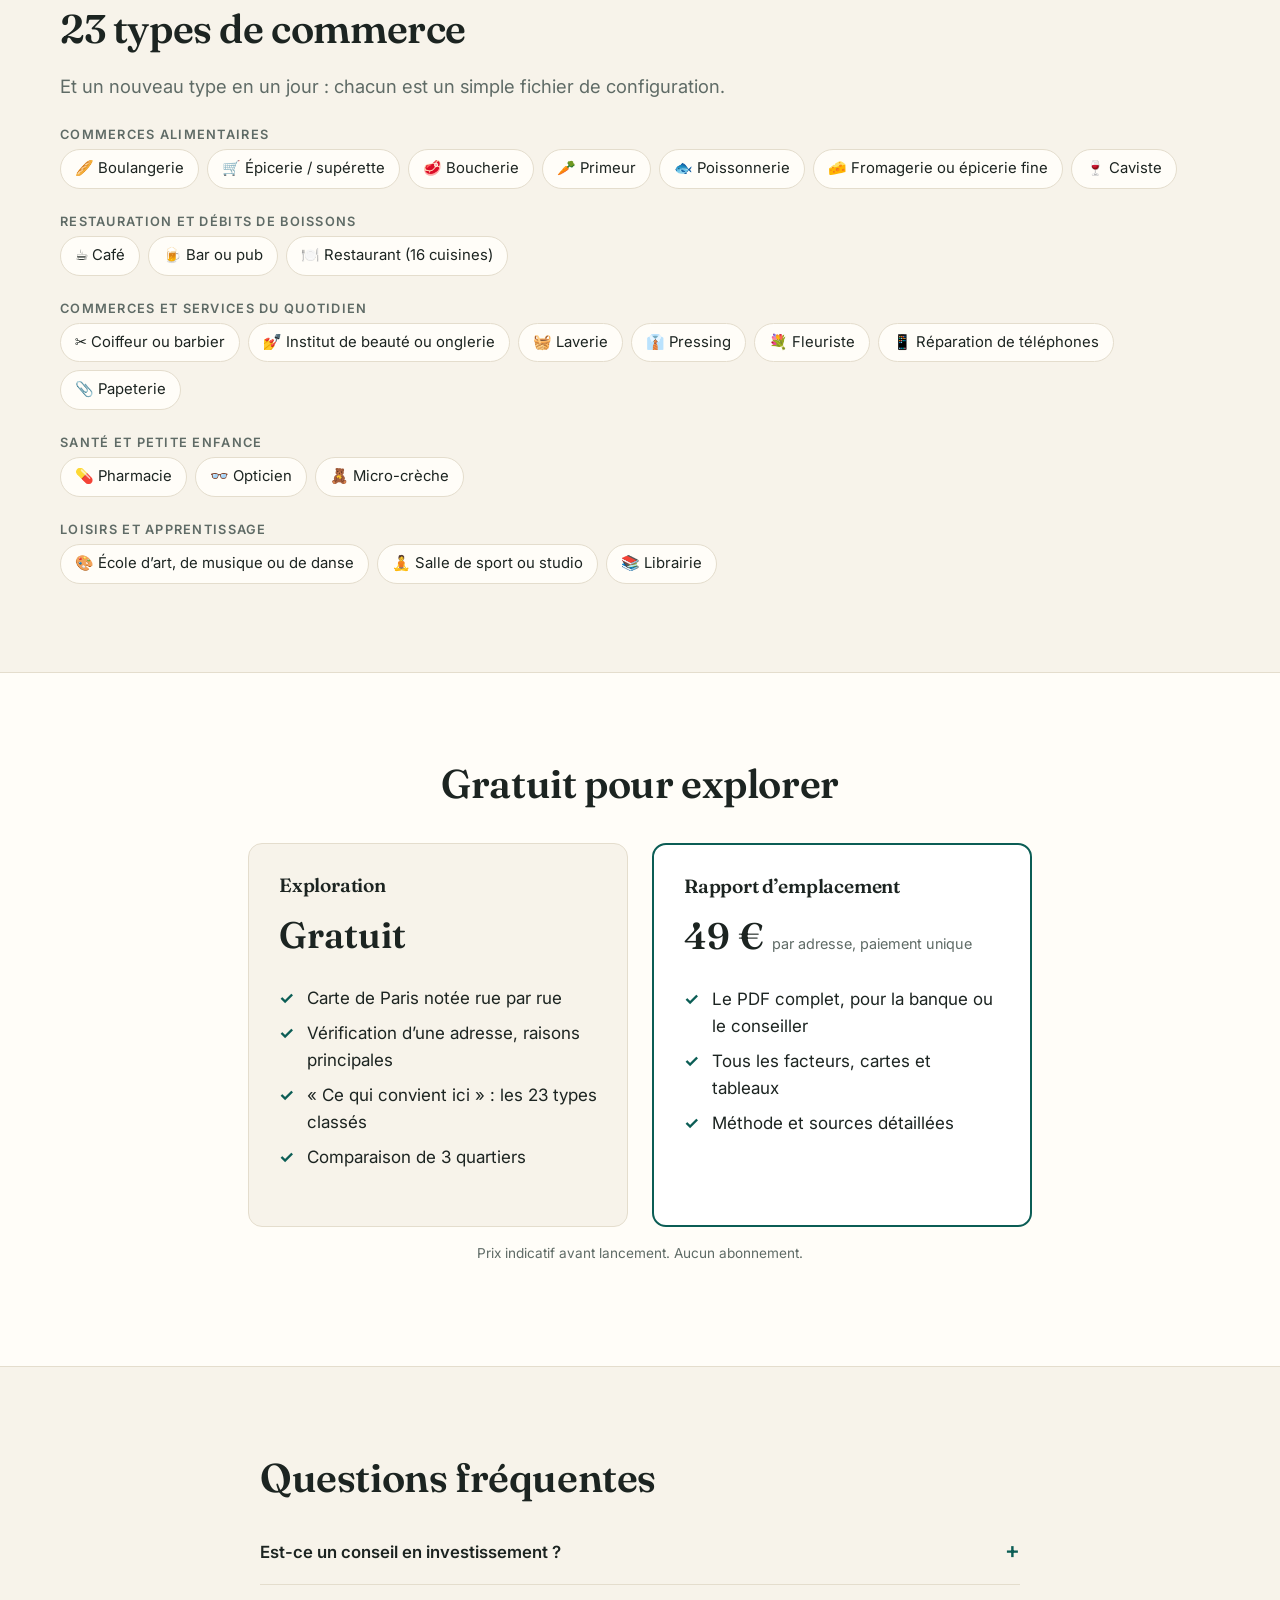
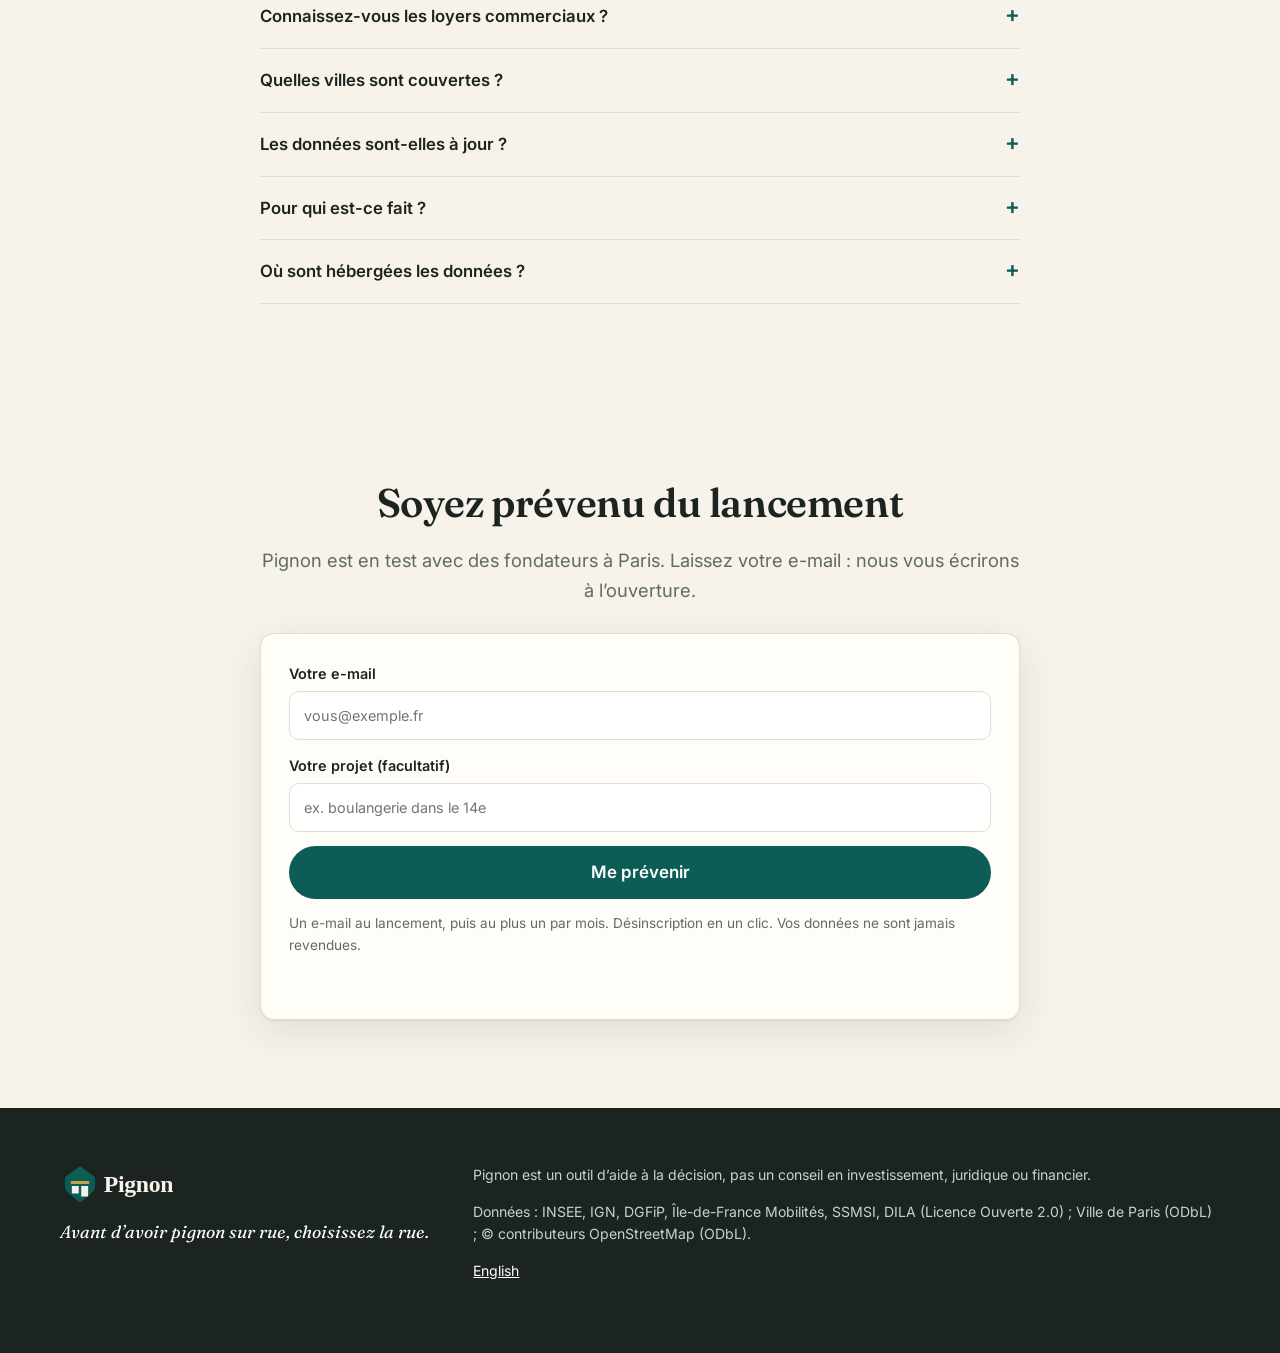
==== commit 064a7724: "Publish website from felipesabino/biz-map@52e1fed" ====
--- a/index.html
+++ b/index.html
@@ -164,6 +164,7 @@
             <article class="card"><h3>Des signaux, pas des conseils</h3><p>Pignon éclaire votre décision. Il ne vous dit jamais de signer.</p></article>
             <article class="card"><h3>La vraie résolution des données</h3><p>La délinquance est publiée par arrondissement : elle est montrée par arrondissement. Les estimations sont signalées.</p></article>
           </div>
+          <p class="note center">Hébergé en France : l’application et ses données sont sur des serveurs à Paris. Pignon ne conserve pas les adresses que vous vérifiez.</p>
         </div>
       </section>
 
@@ -215,6 +216,7 @@
           <details><summary>Quelles villes sont couvertes ?</summary><p>Tout Paris, ses 20 arrondissements et environ 990 quartiers. Les grandes sources sont nationales : d’autres villes suivront.</p></details>
           <details><summary>Les données sont-elles à jour ?</summary><p>Chaque source a son propre rythme : le registre des entreprises est rafraîchi chaque semaine, le recensement chaque année. La date de chaque source figure dans l’application et dans le rapport.</p></details>
           <details><summary>Pour qui est-ce fait ?</summary><p>Pour les fondateurs de commerces indépendants : premier ou deuxième commerce, souvent après une reconversion. Les conseillers CCI, CMA et les banques sont les bienvenus.</p></details>
+          <details><summary>Où sont hébergées les données ?</summary><p>En France. L’application et sa base de données tournent sur des serveurs à Paris, et la recherche d’adresse passe par la Géoplateforme de l’IGN, le service public français. Pignon ne conserve pas les adresses que vous vérifiez, et aucun compte n’est nécessaire pour explorer la carte.</p></details>
         </div>
       </section>
 
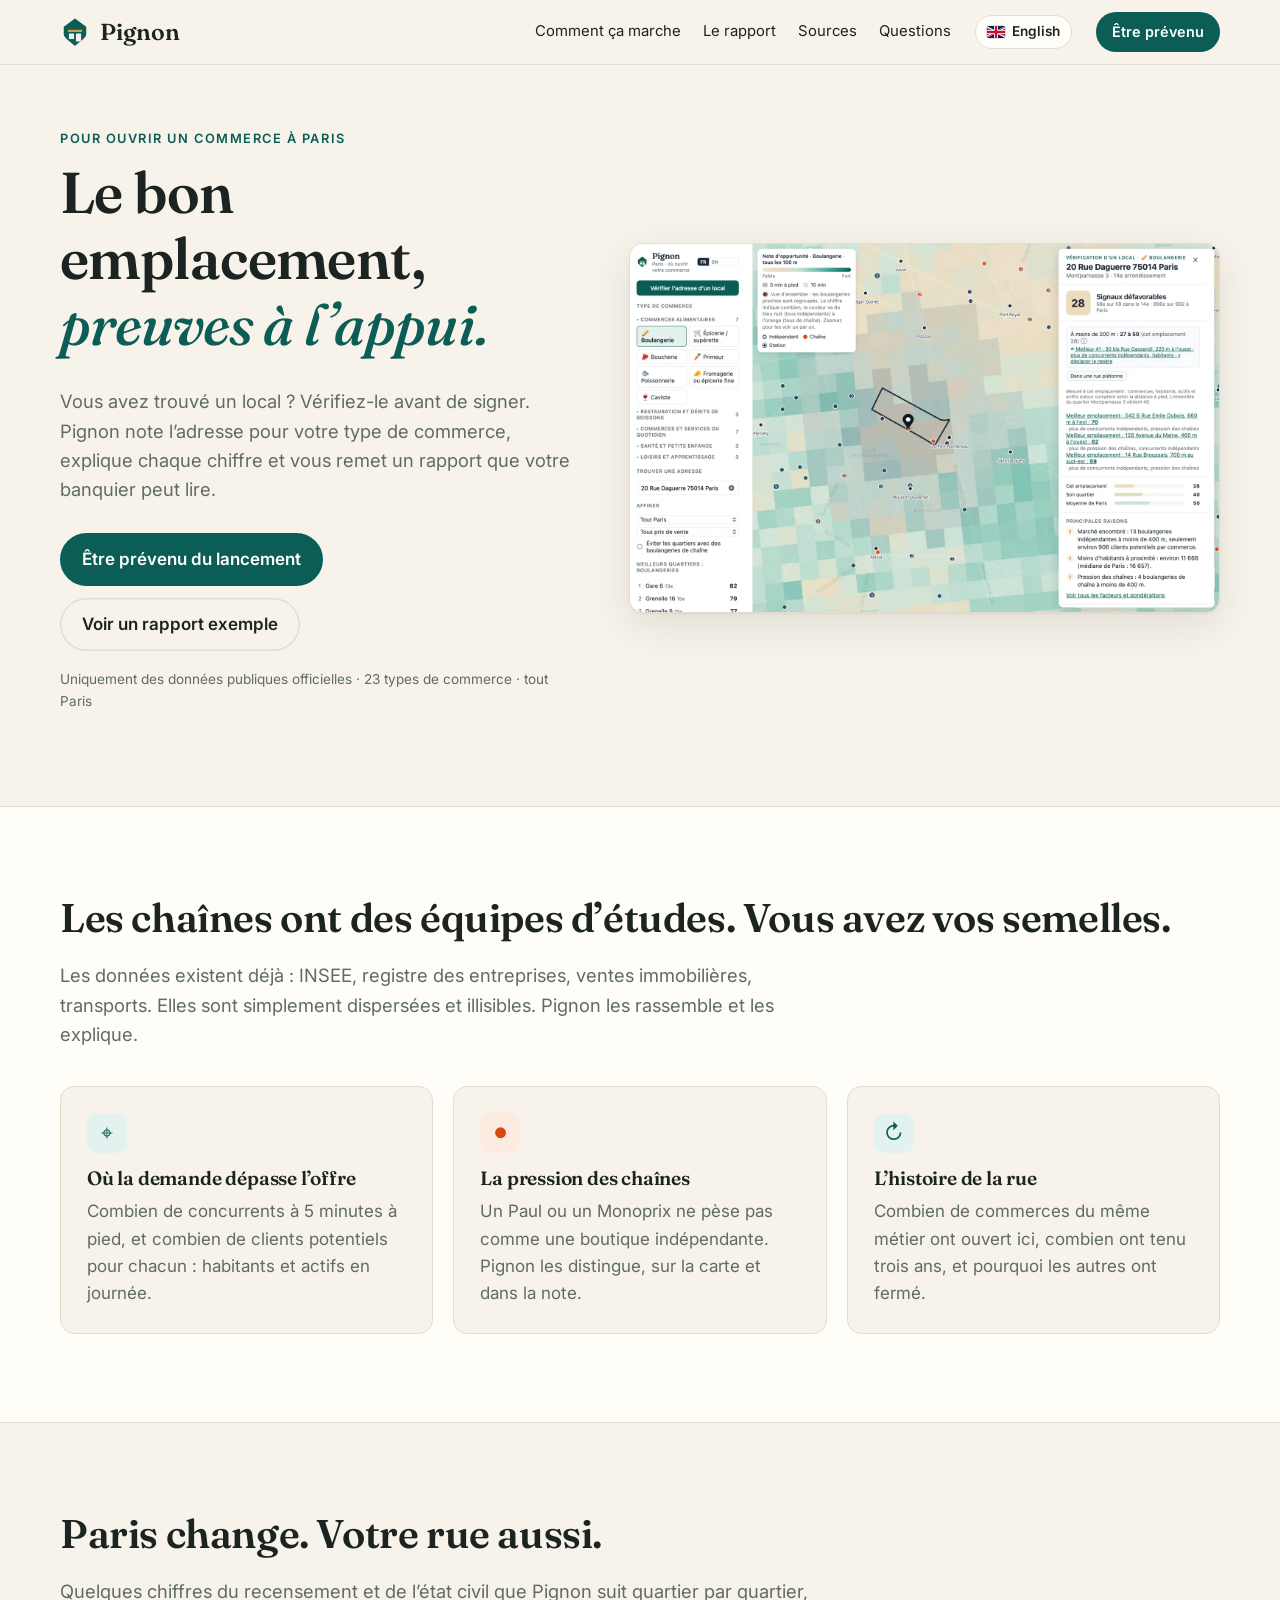
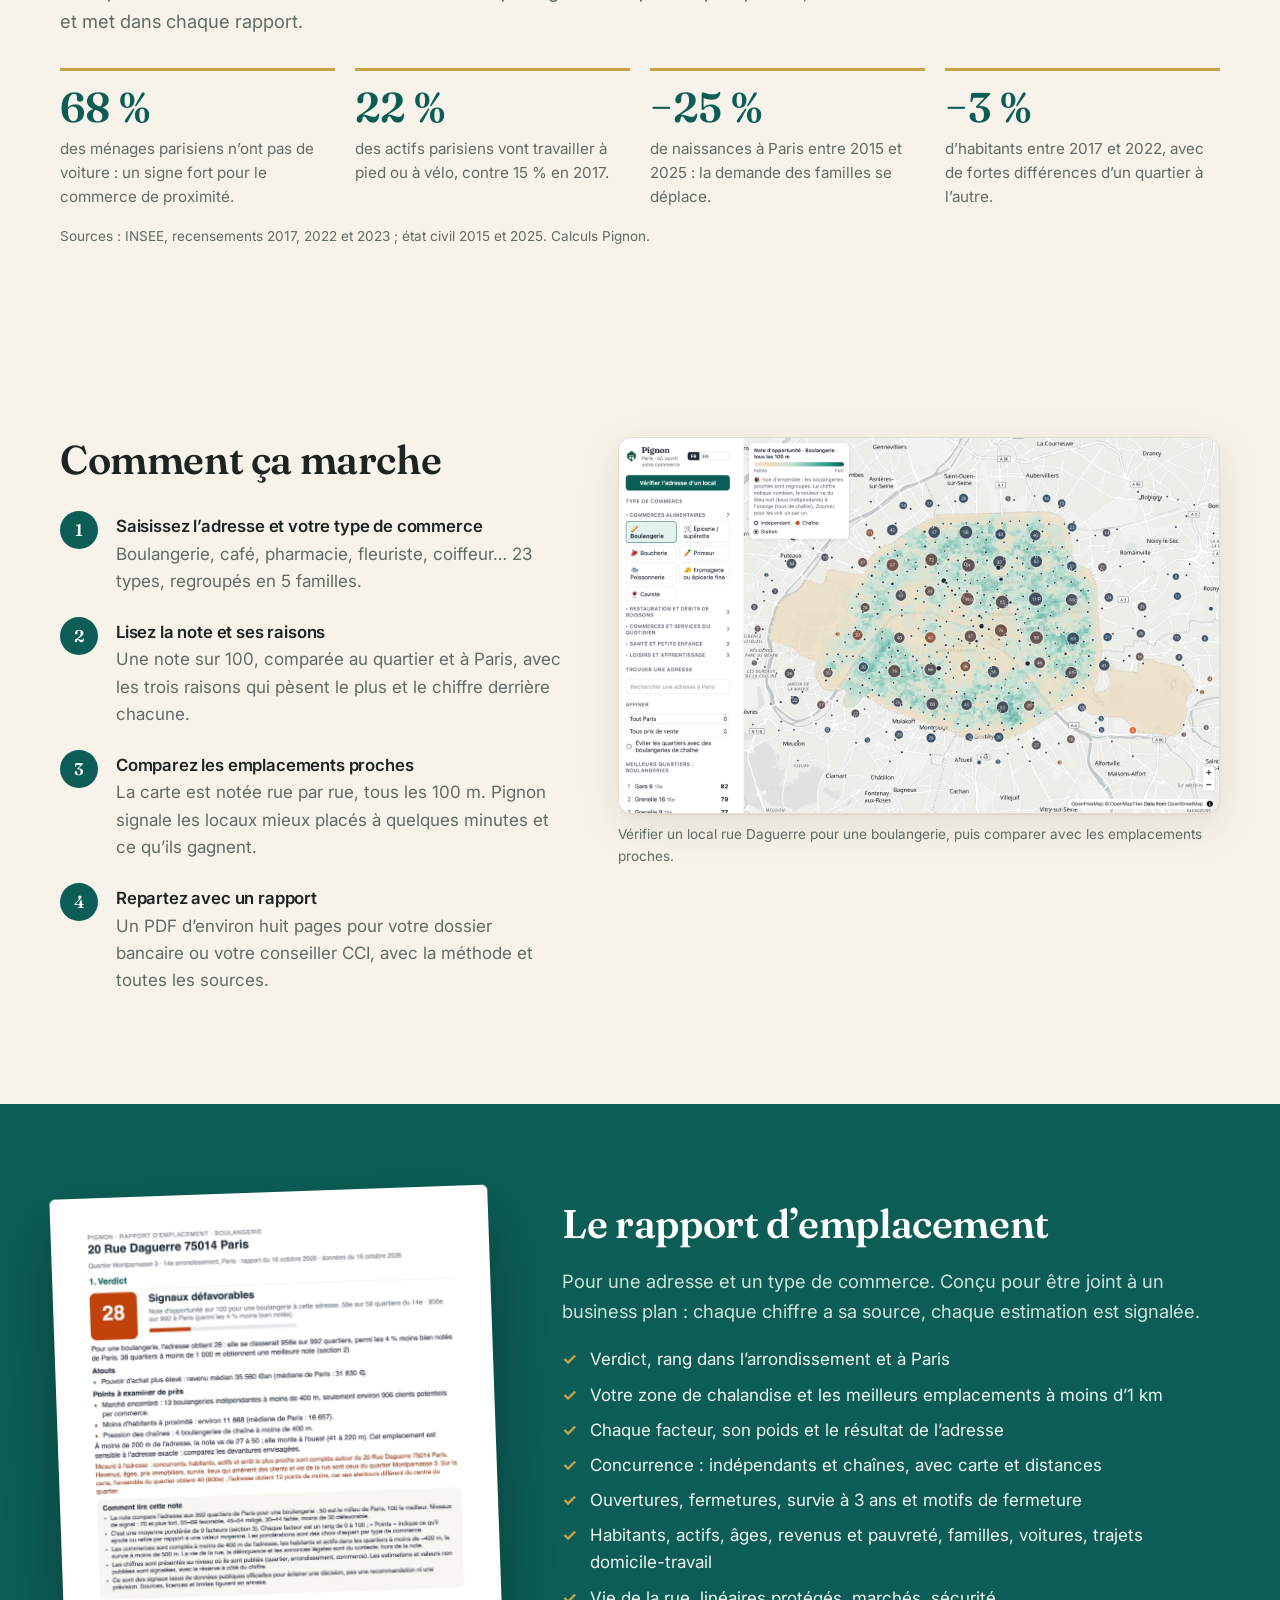
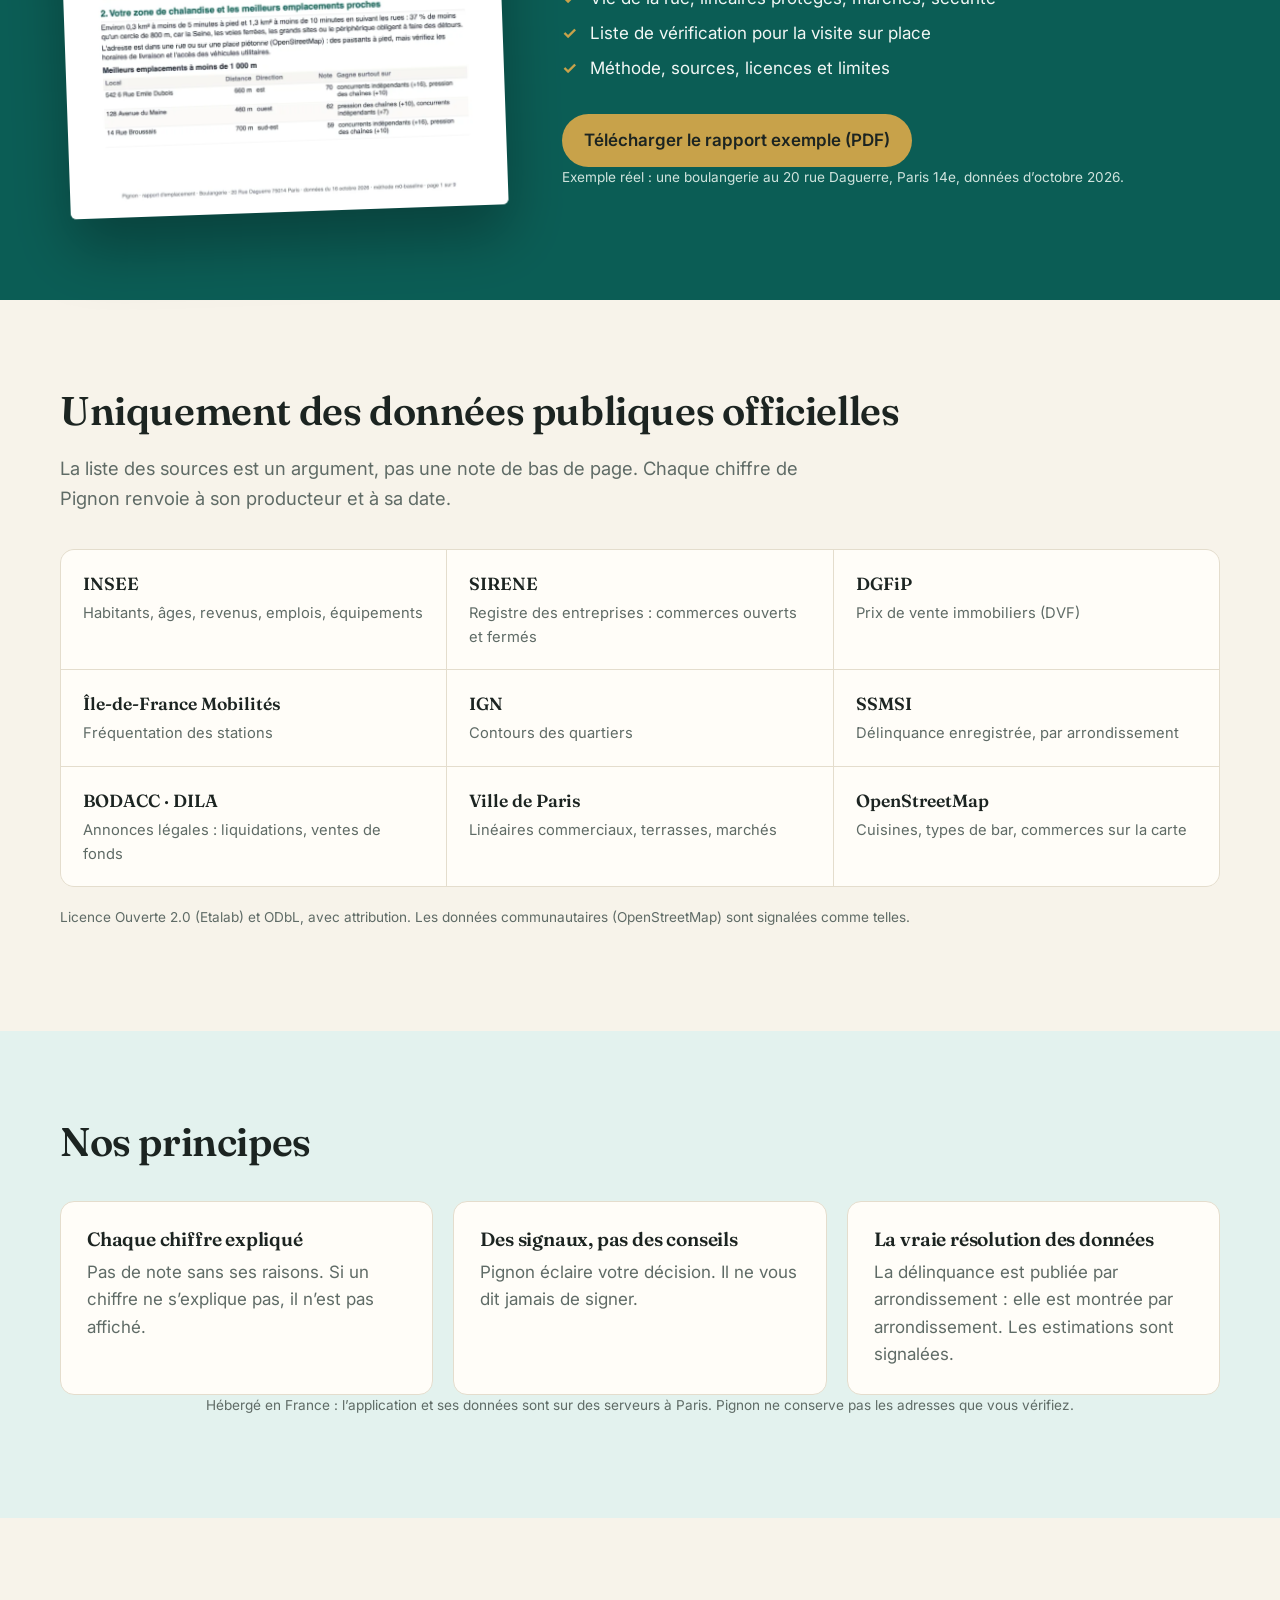
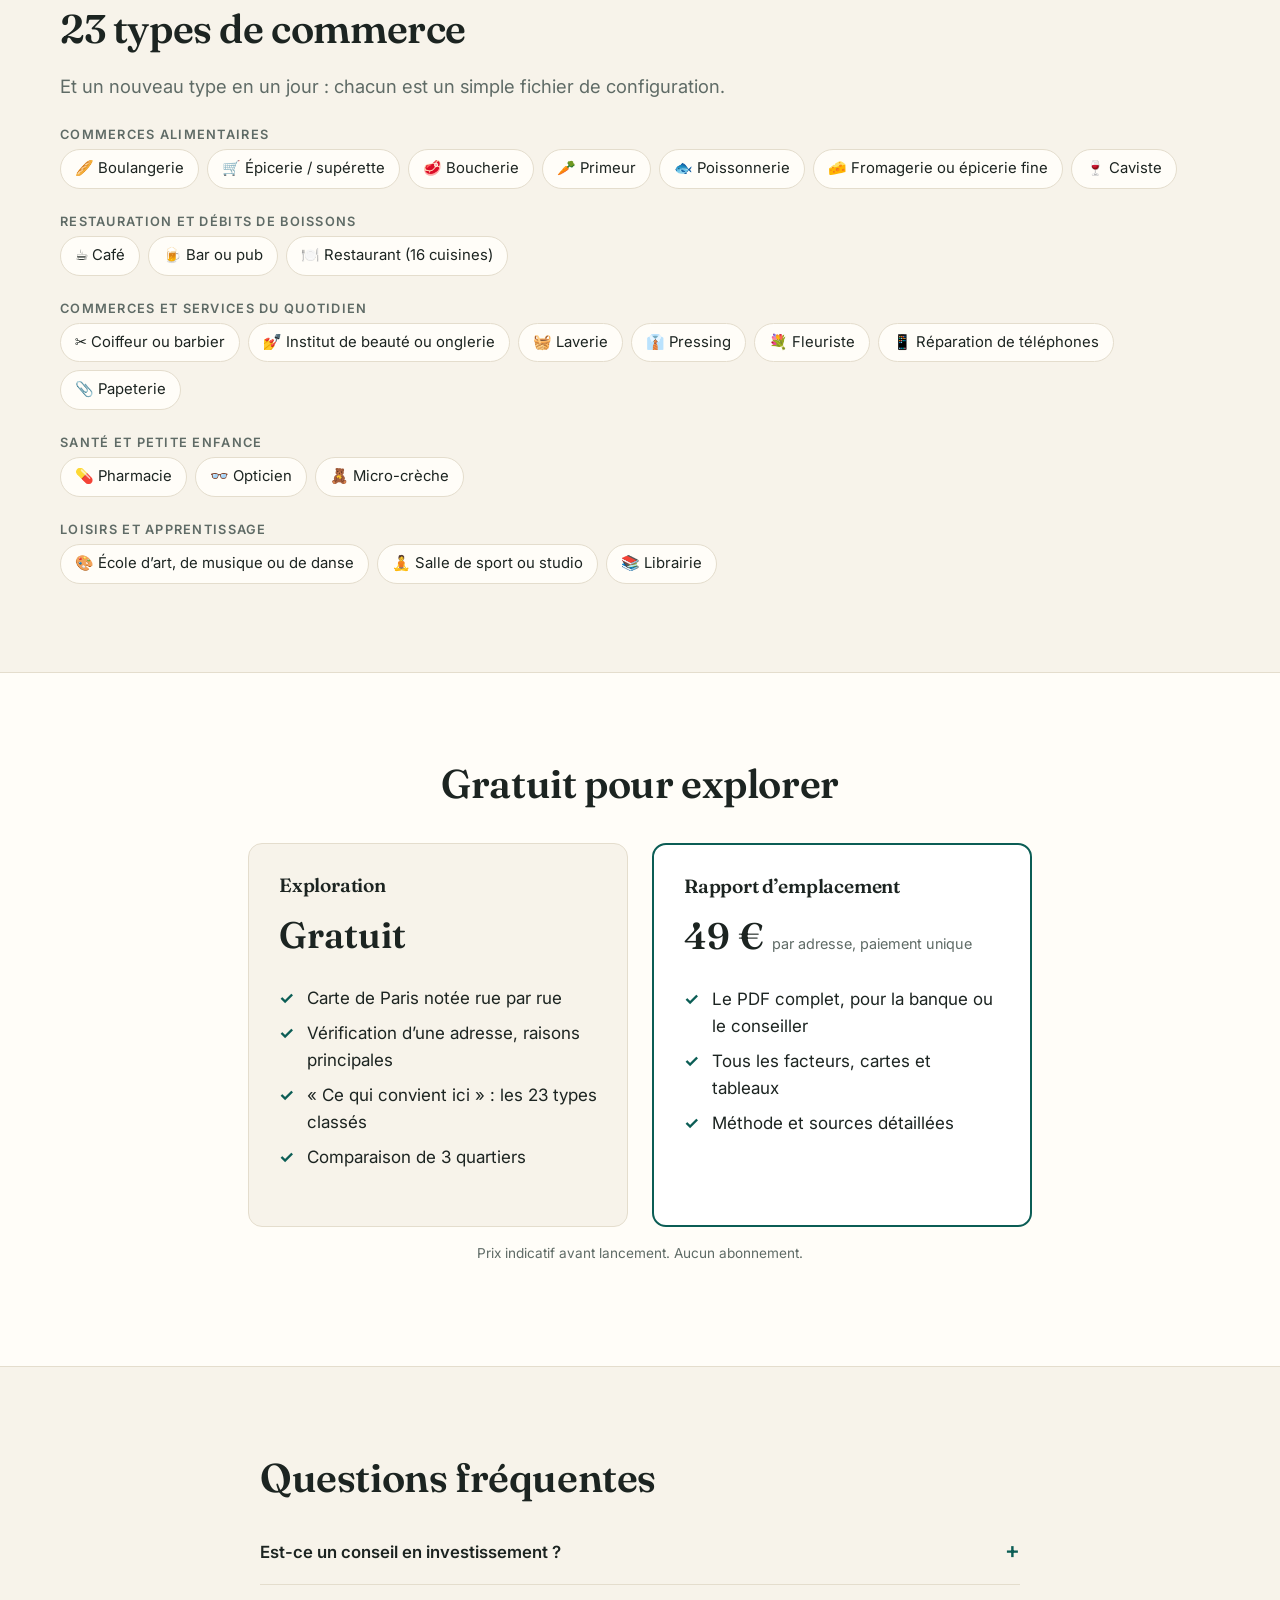
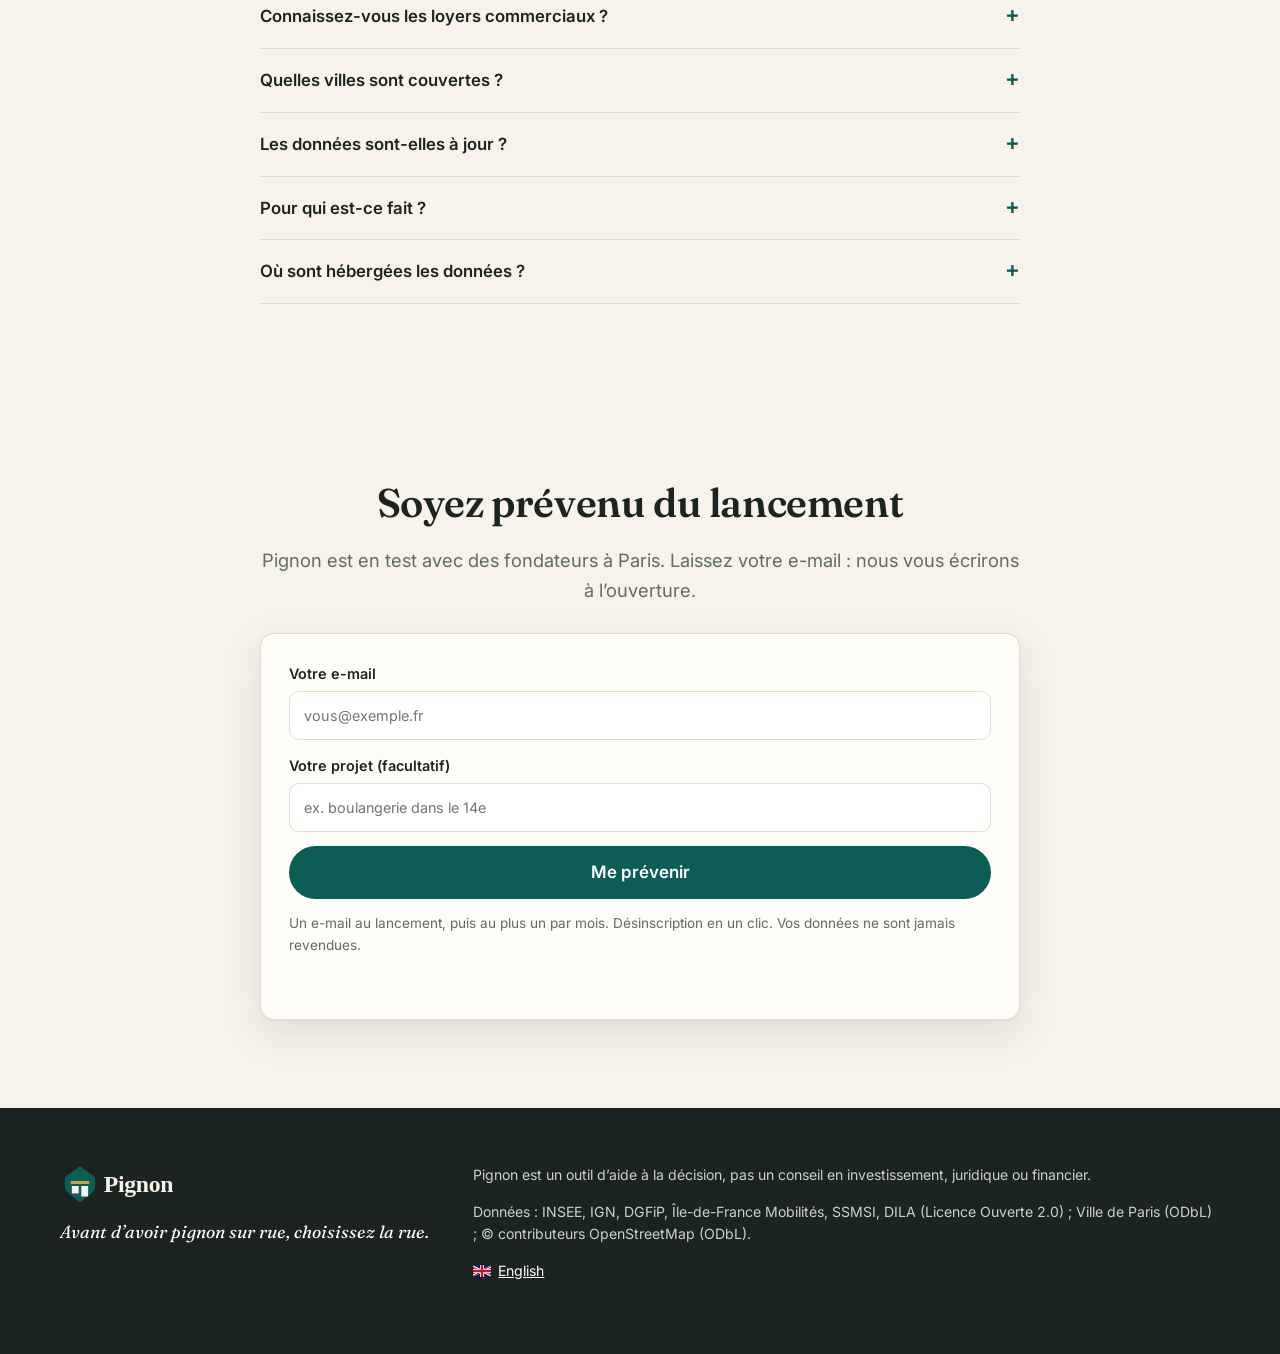
==== commit 6e49f608: "Publish website from felipesabino/biz-map@949a865" ====
--- a/index.html
+++ b/index.html
@@ -32,7 +32,7 @@
           <a href="#sources">Sources</a>
           <a href="#faq">Questions</a>
         </nav>
-        <a class="lang" href="en/" hreflang="en" lang="en">English</a>
+        <a class="lang" href="en/" hreflang="en" lang="en"><img class="flag" src="assets/flag-en.svg" alt="" width="18" height="12" />English</a>
         <a class="btn btn-small" href="#inscription">Être prévenu</a>
       </div>
     </header>
@@ -251,7 +251,7 @@
         <div class="foot-text">
           <p>Pignon est un outil d’aide à la décision, pas un conseil en investissement, juridique ou financier.</p>
           <p>Données : INSEE, IGN, DGFiP, Île-de-France Mobilités, SSMSI, DILA (Licence Ouverte 2.0) ; Ville de Paris (ODbL) ; © contributeurs OpenStreetMap (ODbL).</p>
-          <p><a href="en/" hreflang="en">English</a></p>
+          <p><a class="lang-foot" href="en/" hreflang="en" lang="en"><img class="flag" src="assets/flag-en.svg" alt="" width="18" height="12" />English</a></p>
         </div>
       </div>
     </footer>
--- a/assets/style.css
+++ b/assets/style.css
@@ -52,7 +52,10 @@
 .nav { display: flex; gap: 22px; margin-left: auto; }
 .nav a, .lang { color: var(--ink); text-decoration: none; font-size: 0.93rem; }
 .nav a:hover, .lang:hover { color: var(--accent); }
-.lang { font-weight: 600; }
+.lang { display: inline-flex; align-items: center; gap: 7px; font-weight: 600; font-size: 0.85rem; padding: 5px 11px; border: 1px solid var(--line); border-radius: 999px; background: var(--surface); }
+.lang:hover { border-color: var(--accent); }
+.lang-foot { display: inline-flex; align-items: center; gap: 7px; }
+.flag { width: 18px; height: 12px; border-radius: 2px; box-shadow: 0 0 0 1px rgba(0, 0, 0, 0.12); flex: none; object-fit: cover; }
 
 /* Sections */
 section { padding: 88px 0; }
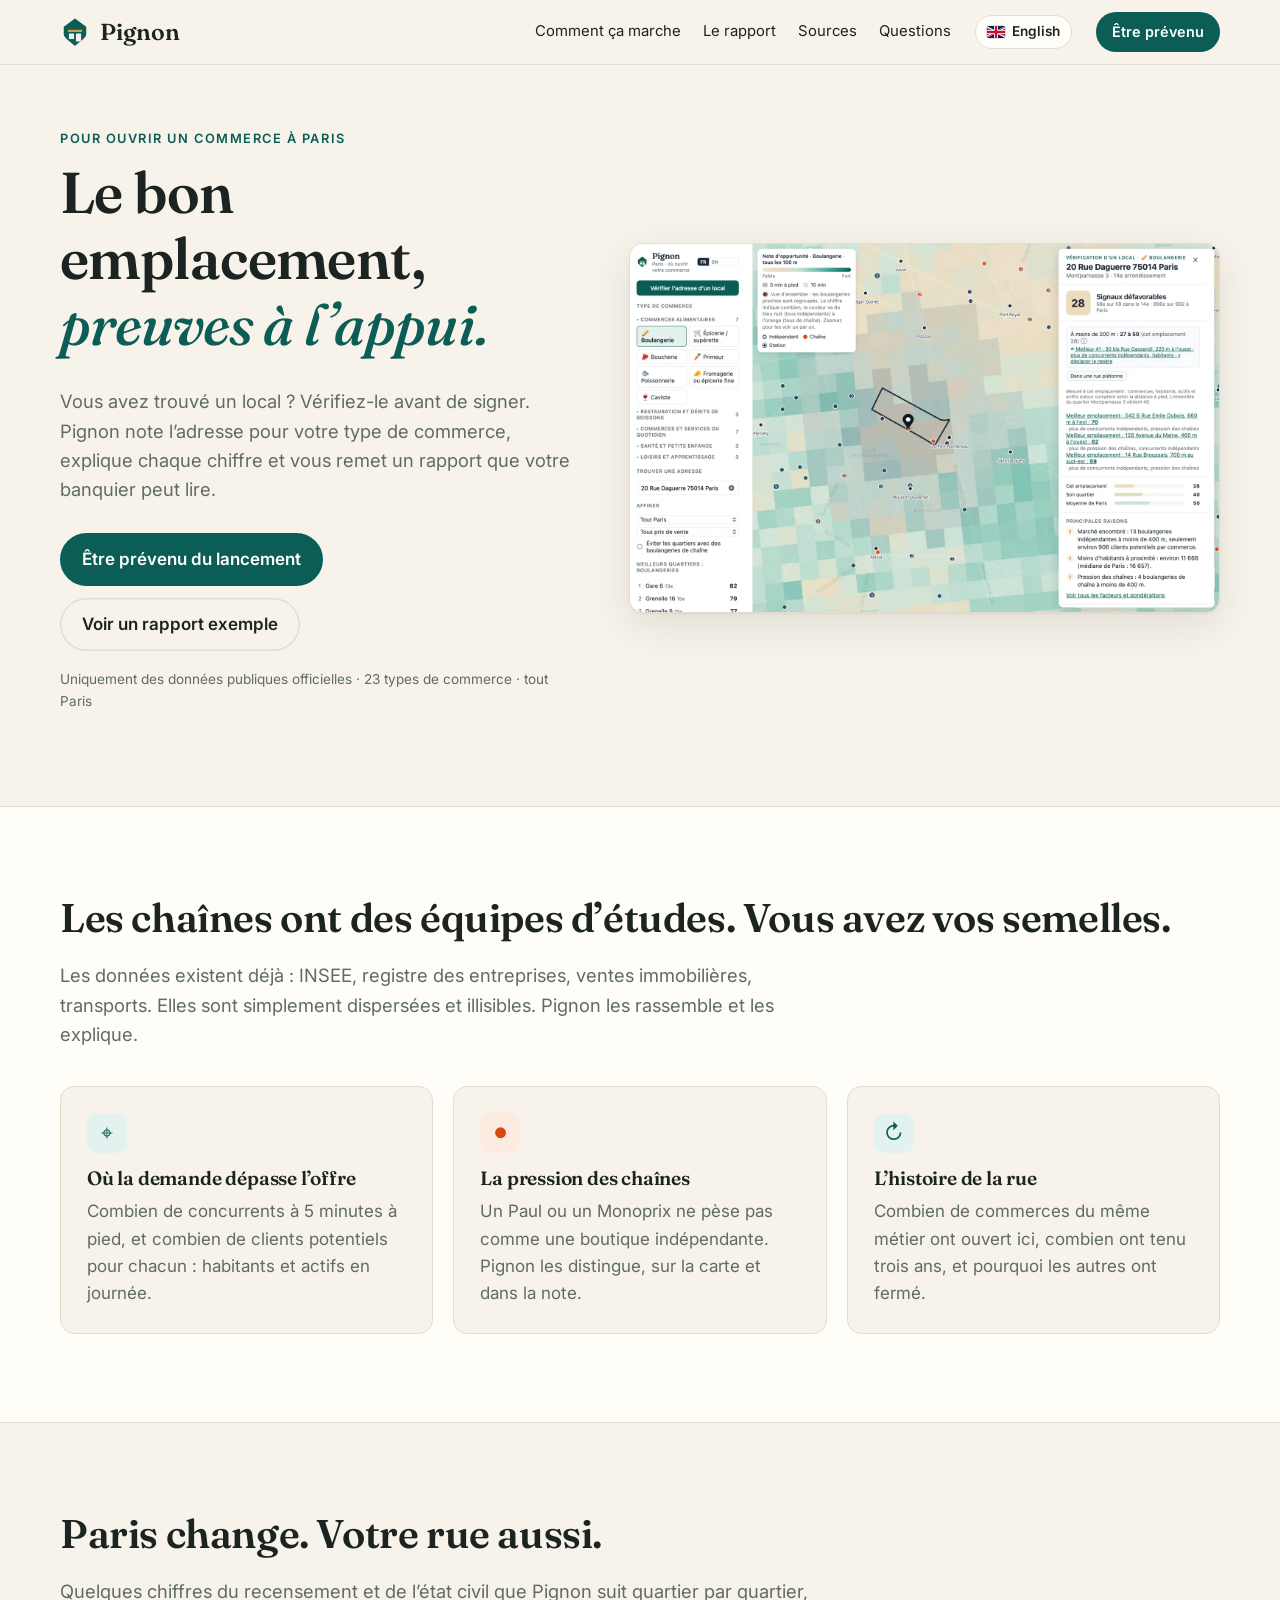
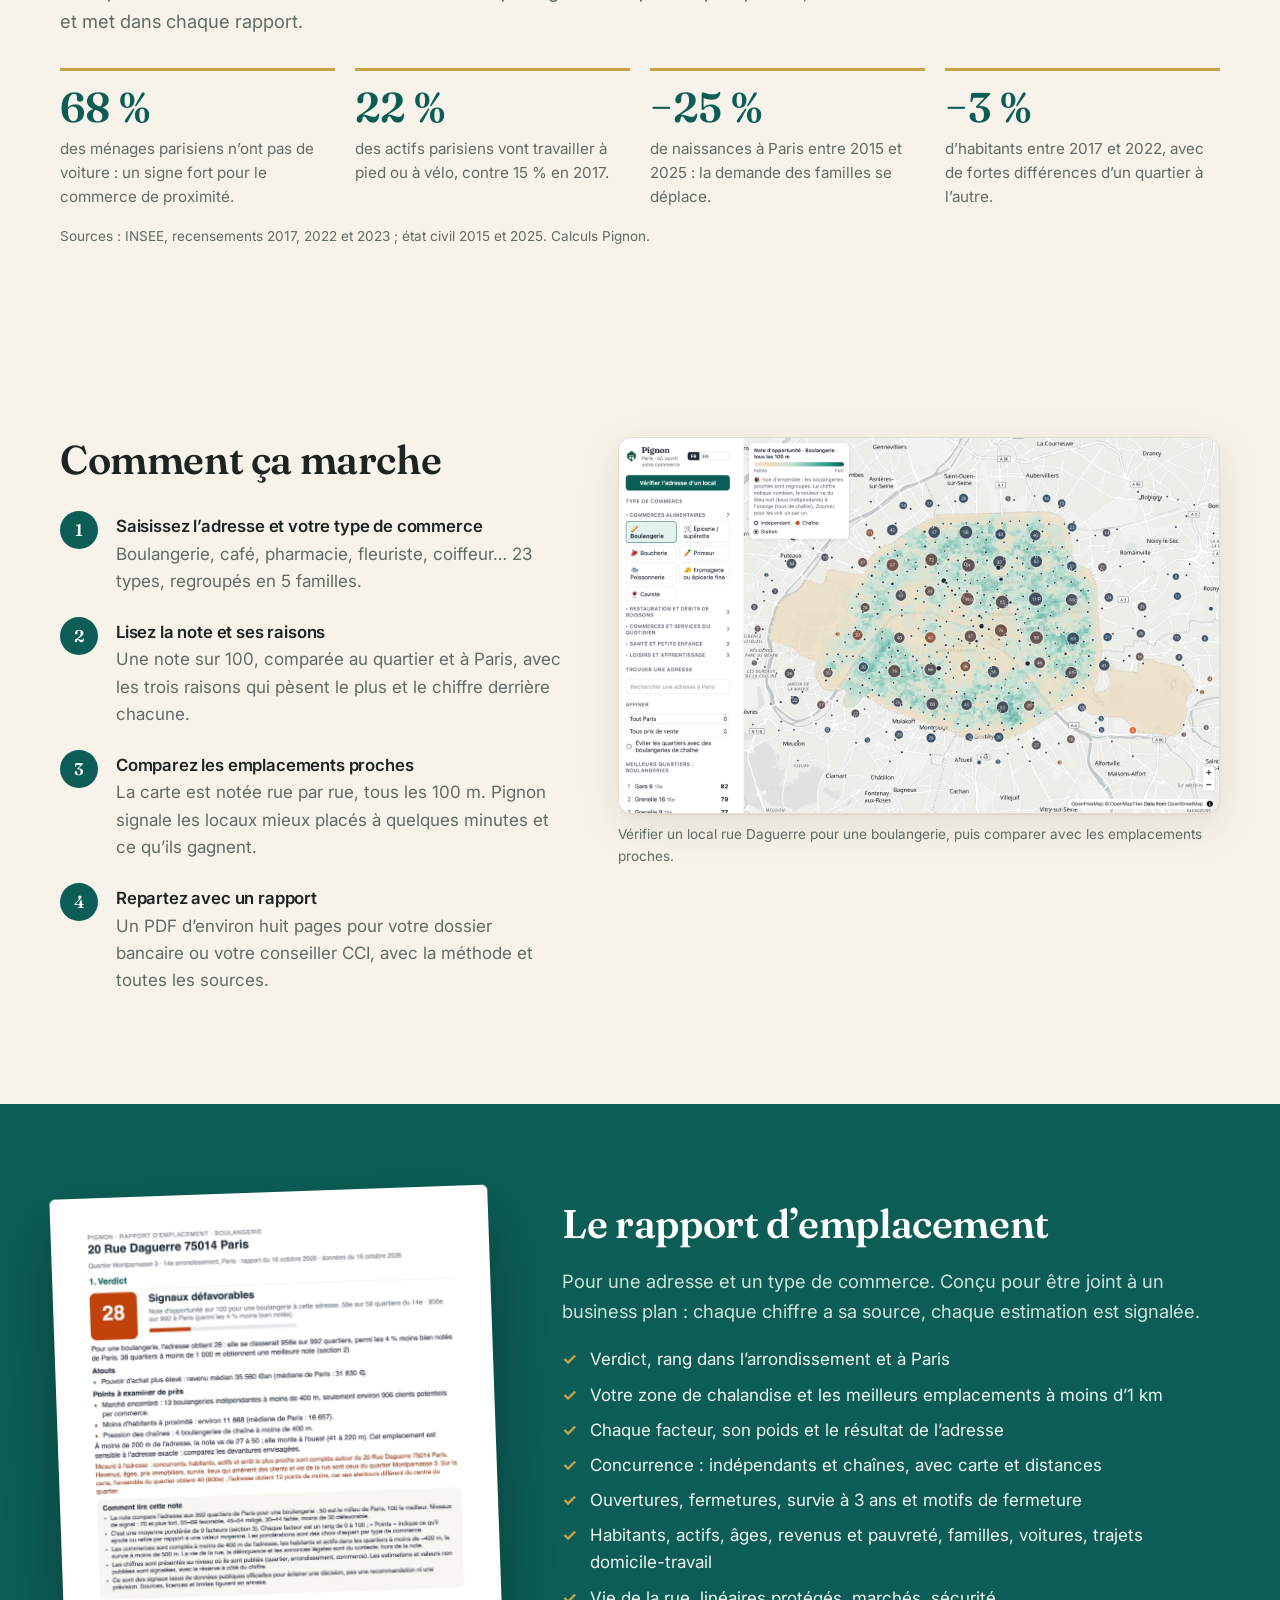
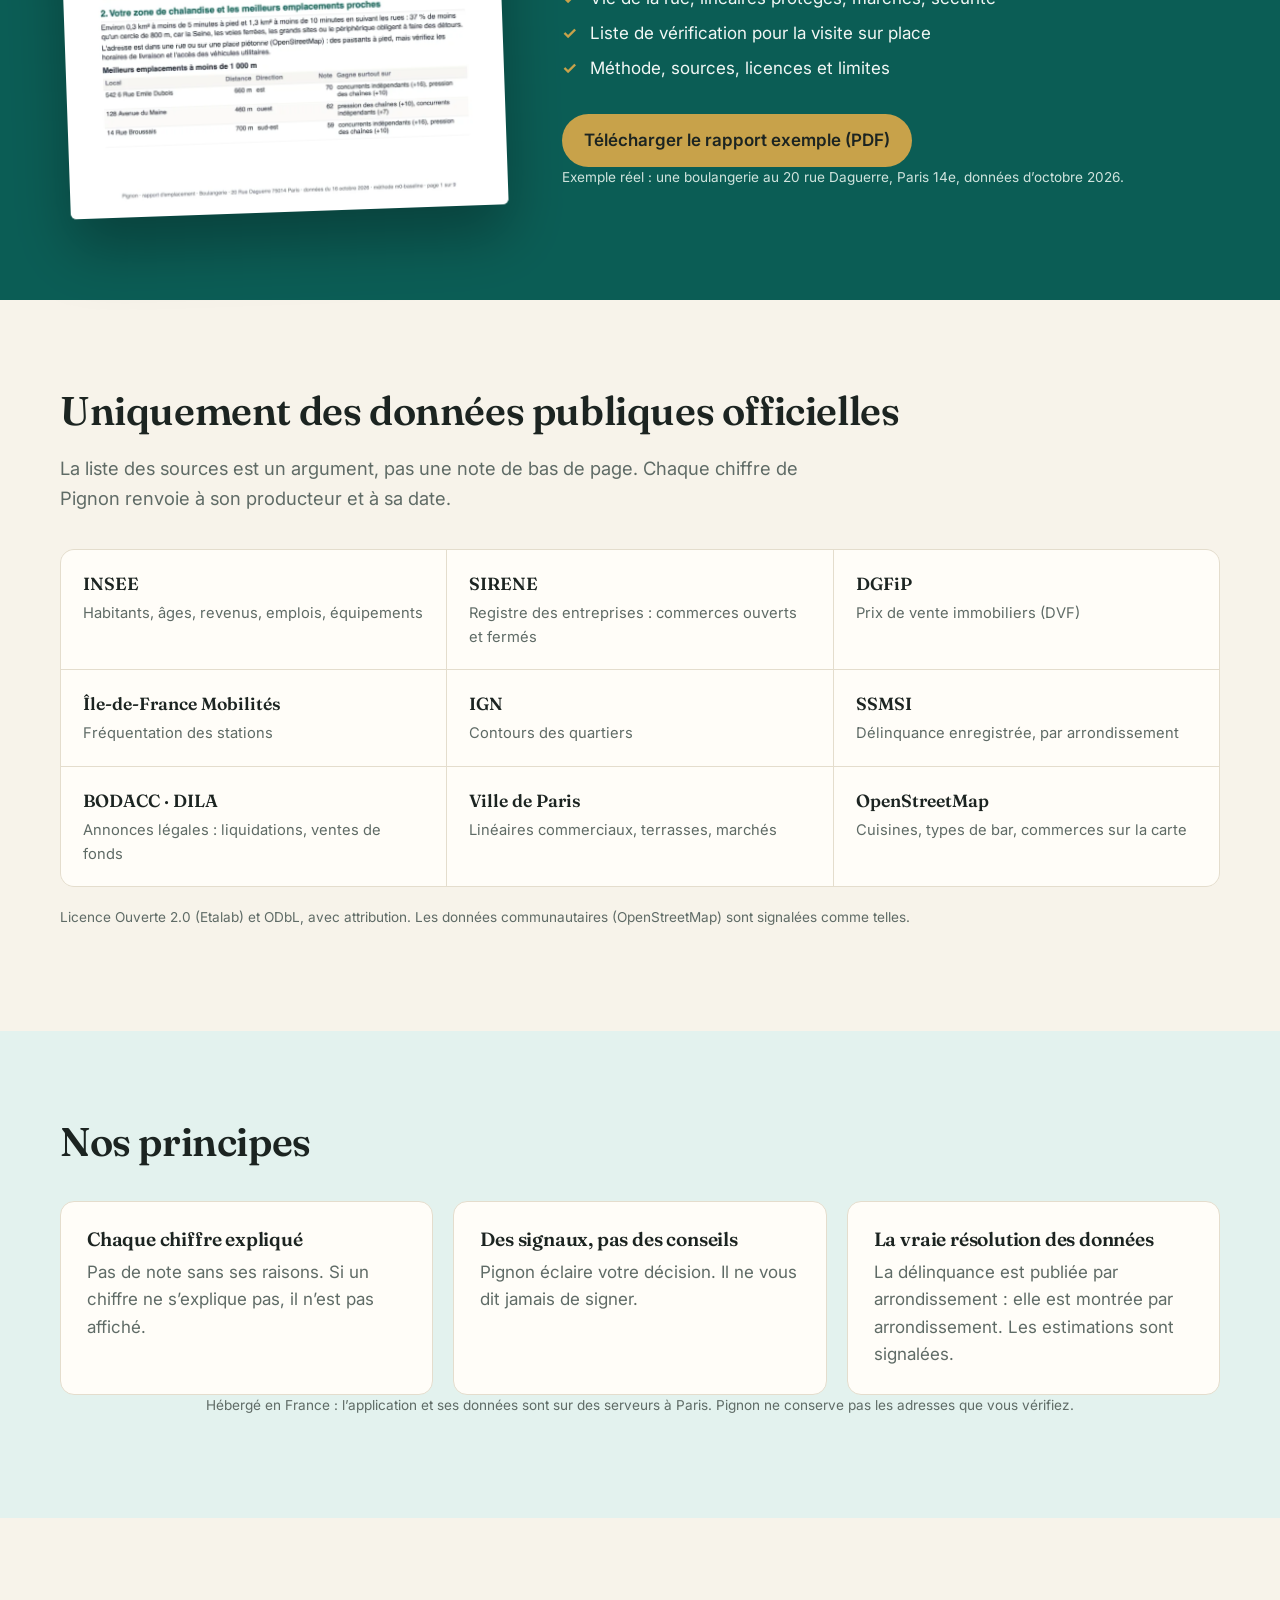
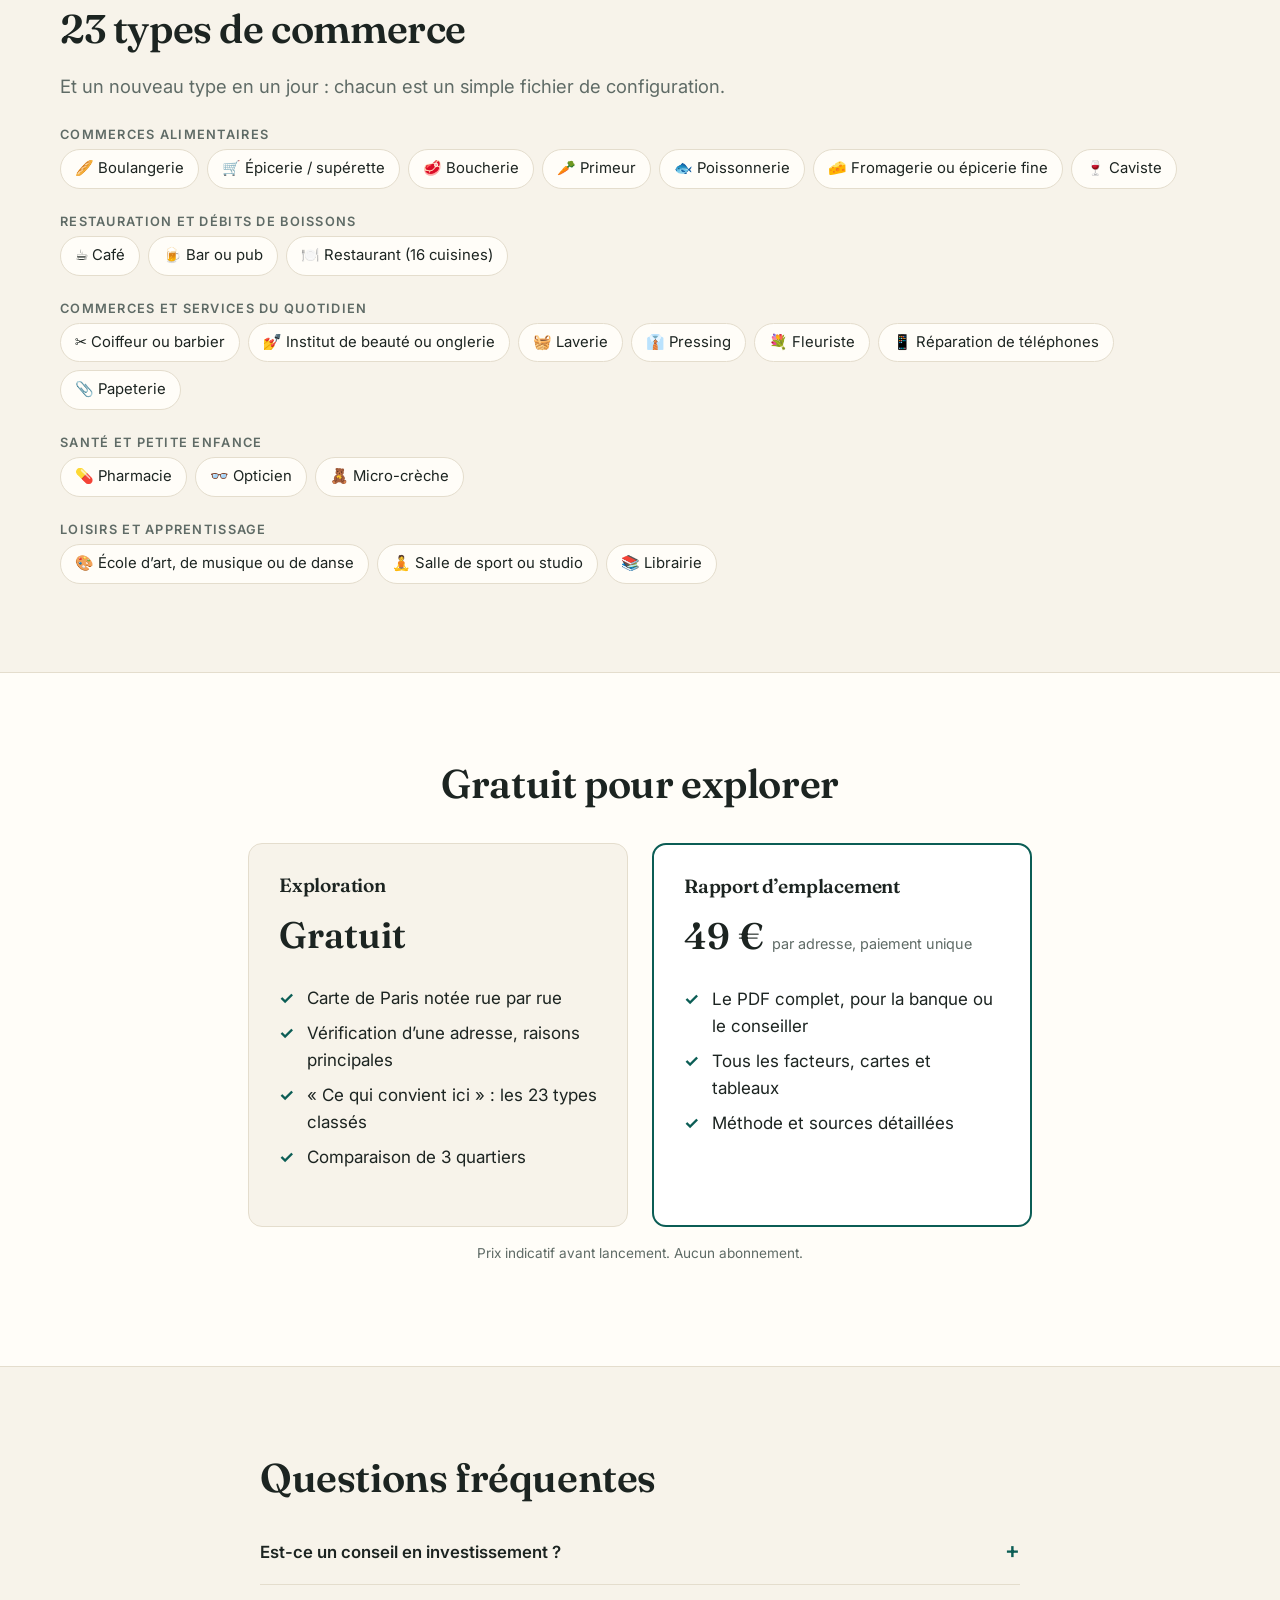
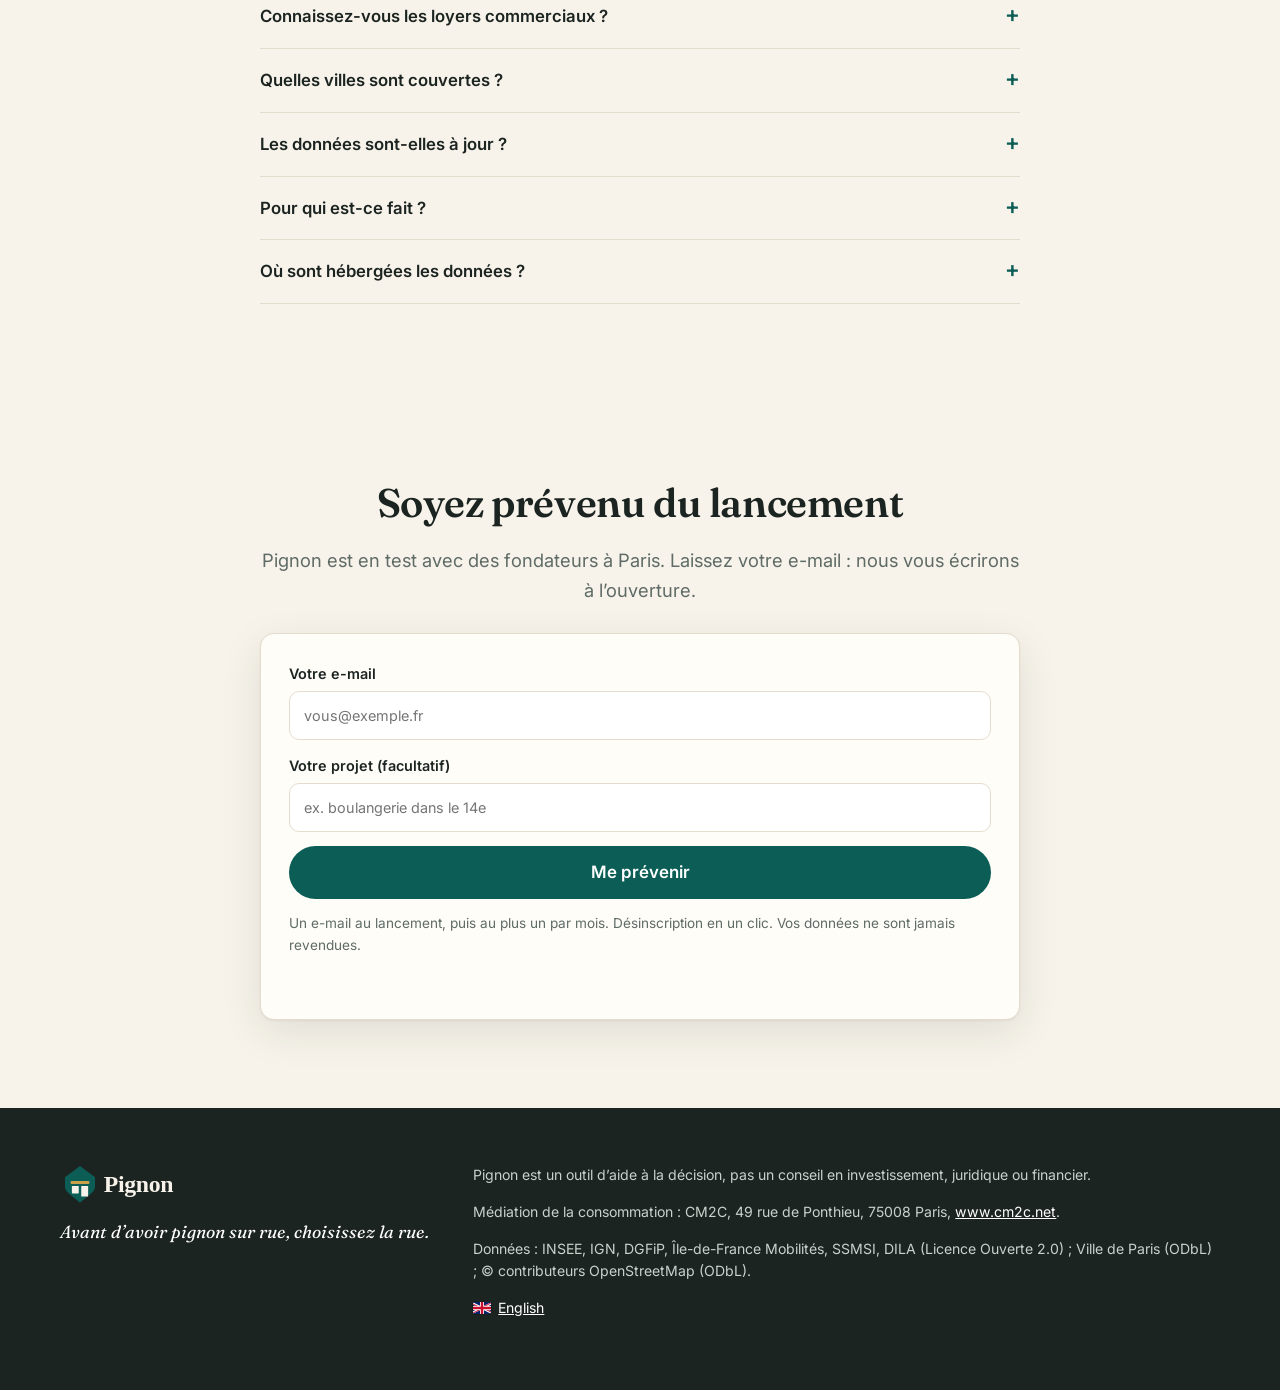
==== commit 4c53adb5: "Publish website from felipesabino/biz-map@448f1e5" ====
--- a/index.html
+++ b/index.html
@@ -250,6 +250,7 @@
         </div>
         <div class="foot-text">
           <p>Pignon est un outil d’aide à la décision, pas un conseil en investissement, juridique ou financier.</p>
+          <p>Médiation de la consommation : CM2C, 49 rue de Ponthieu, 75008 Paris, <a href=https://www.cm2c.net>www.cm2c.net</a>.</p>
           <p>Données : INSEE, IGN, DGFiP, Île-de-France Mobilités, SSMSI, DILA (Licence Ouverte 2.0) ; Ville de Paris (ODbL) ; © contributeurs OpenStreetMap (ODbL).</p>
           <p><a class="lang-foot" href="en/" hreflang="en" lang="en"><img class="flag" src="assets/flag-en.svg" alt="" width="18" height="12" />English</a></p>
         </div>
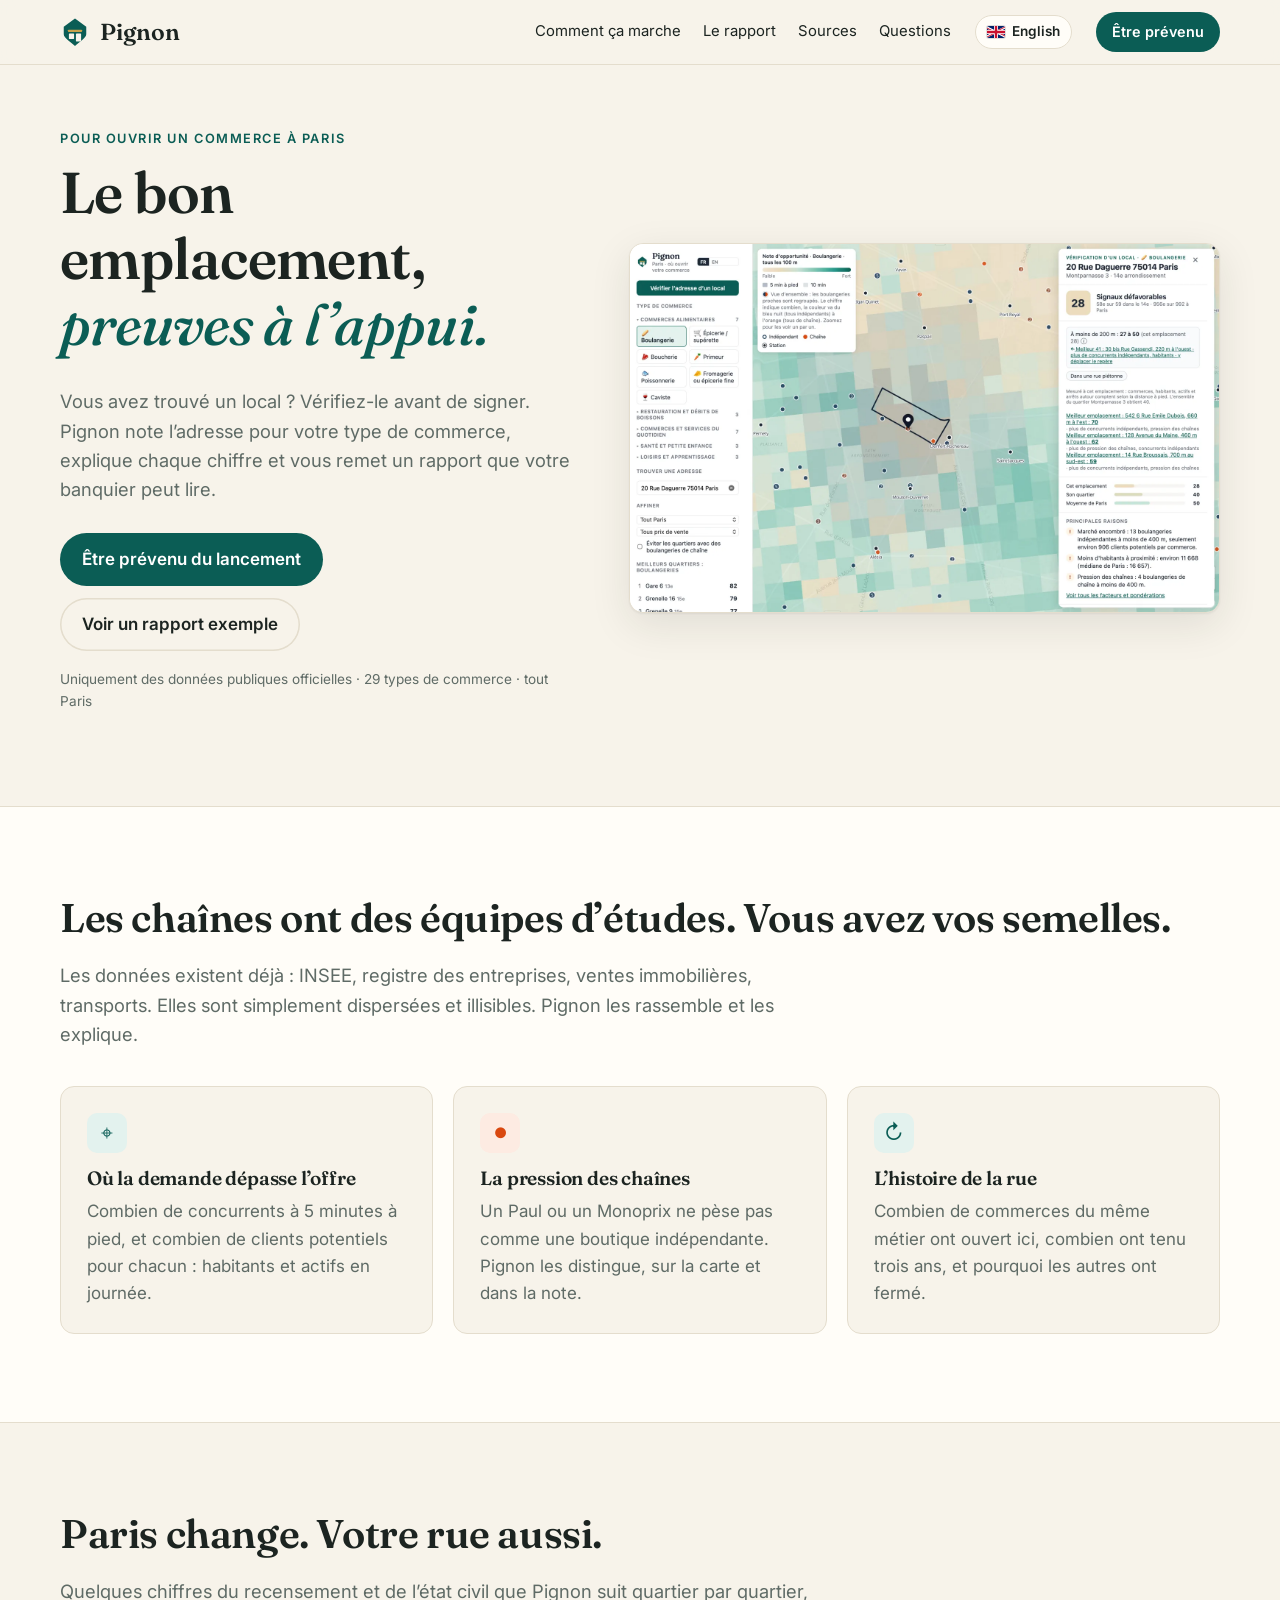
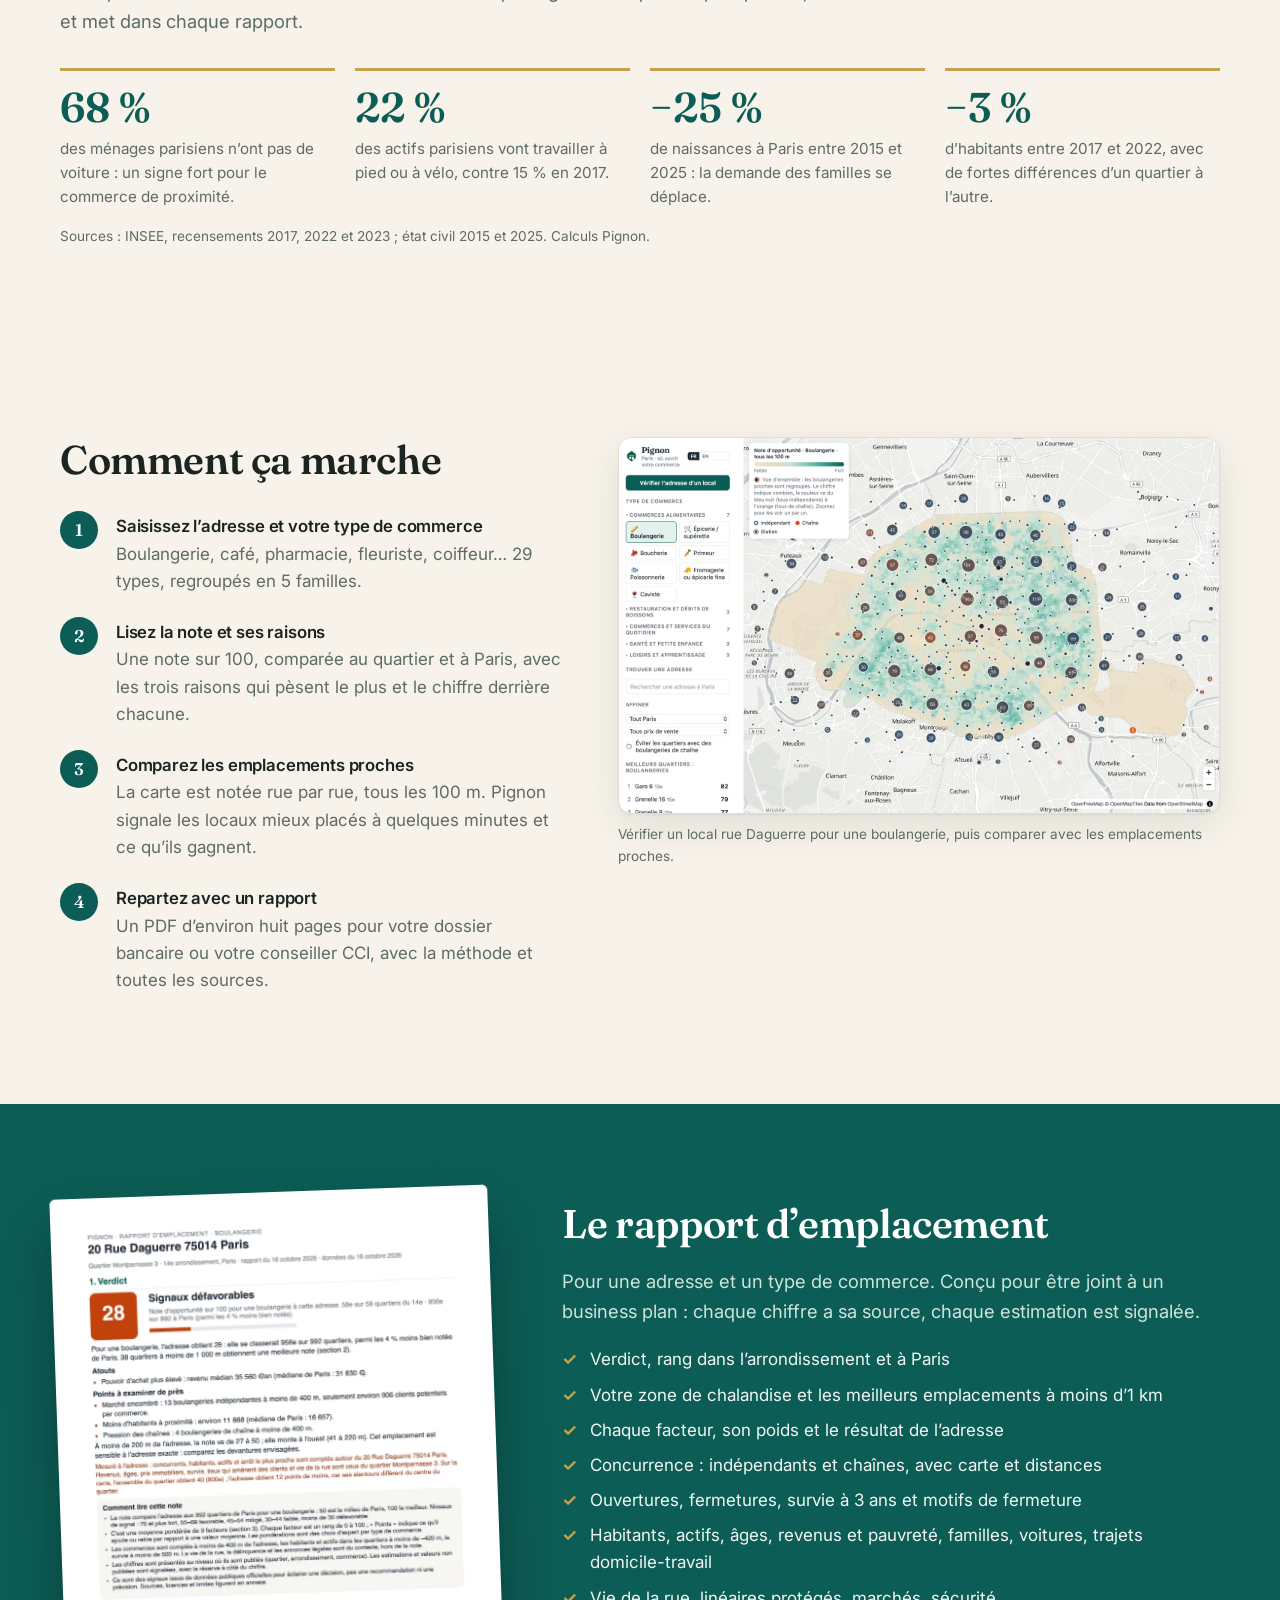
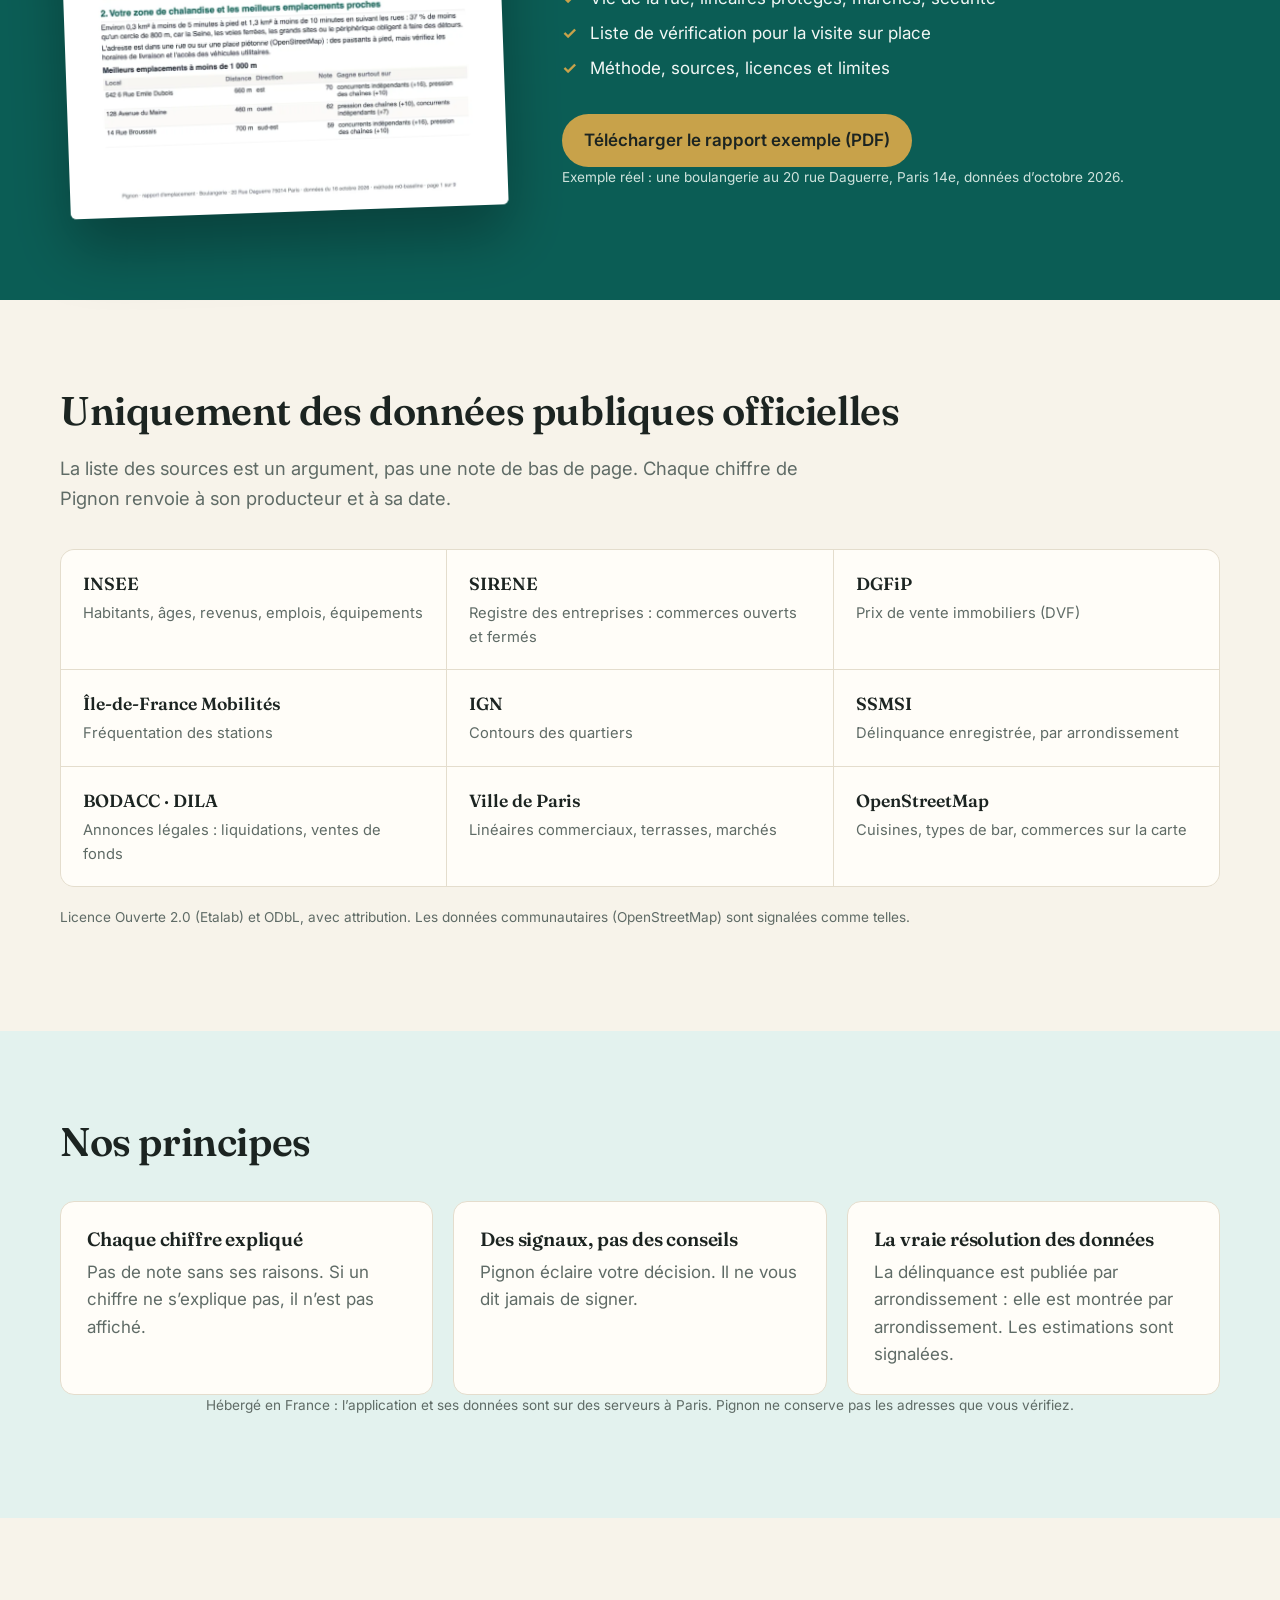
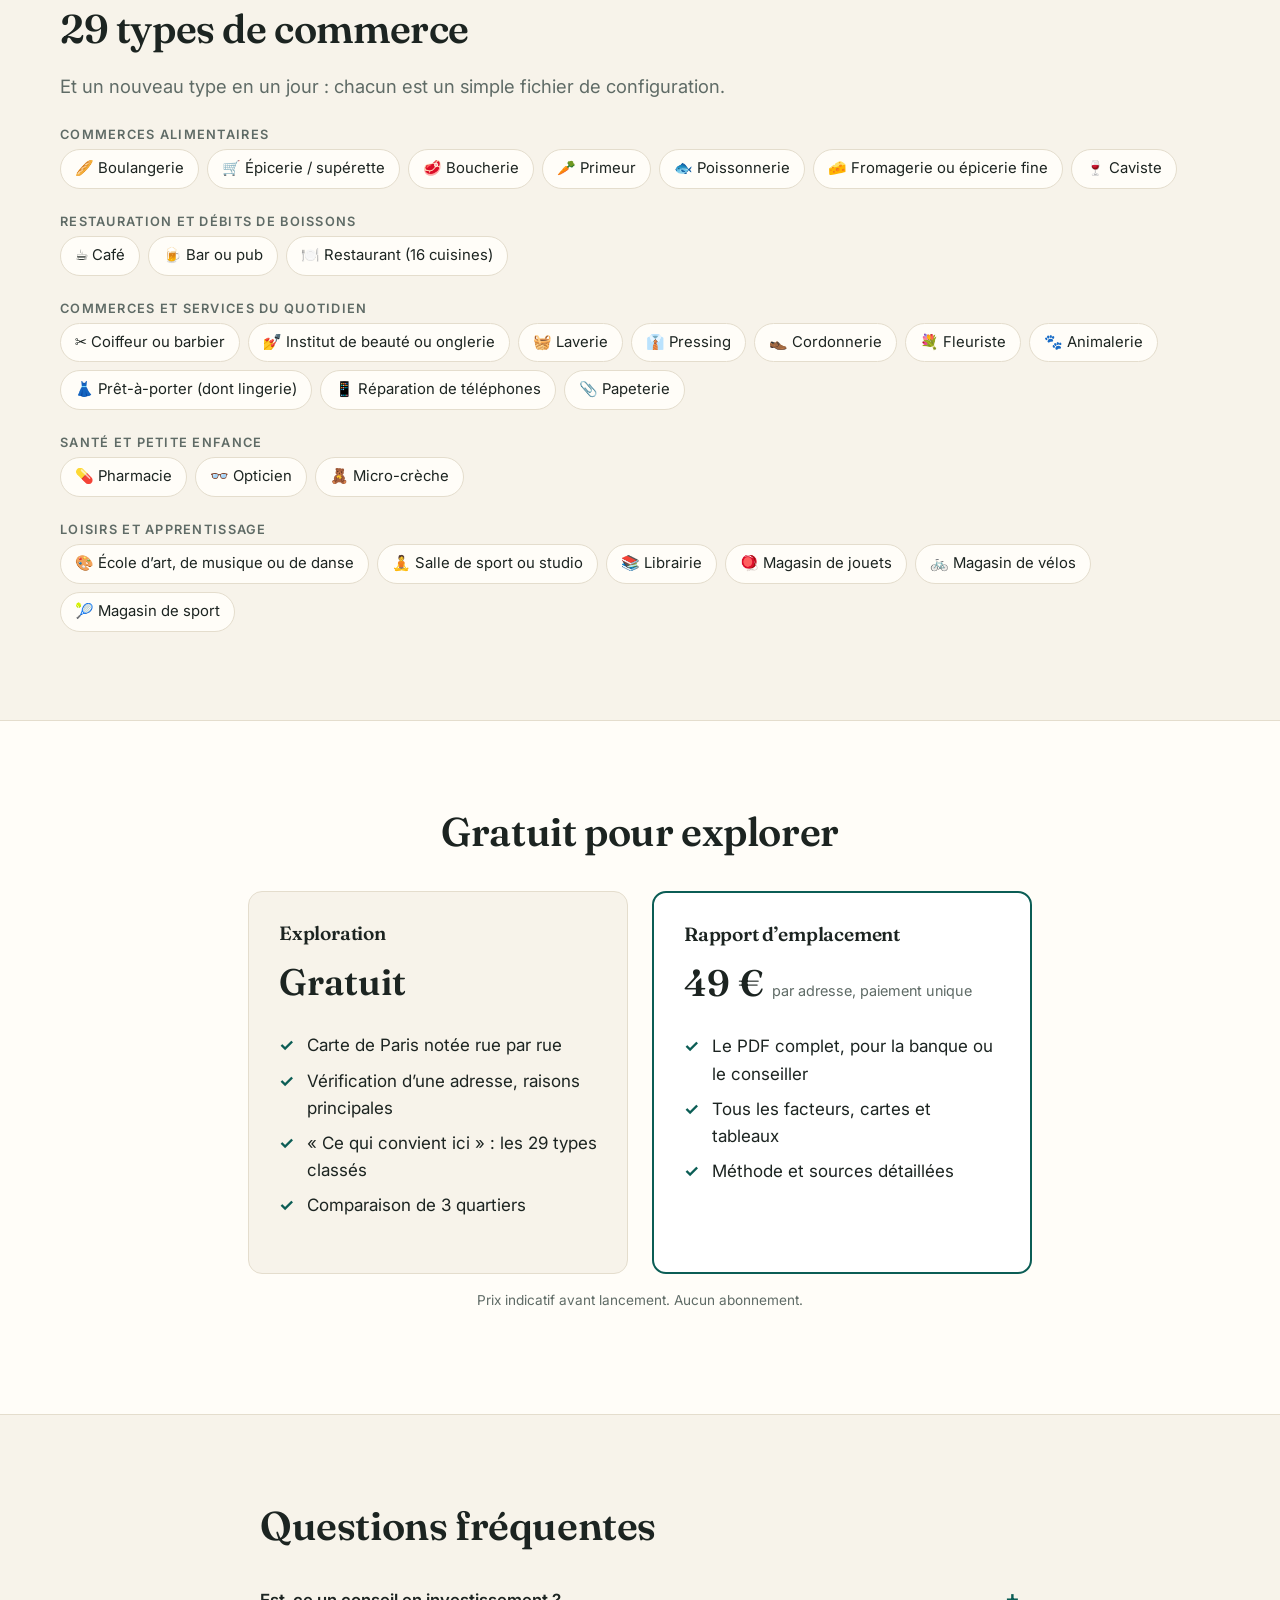
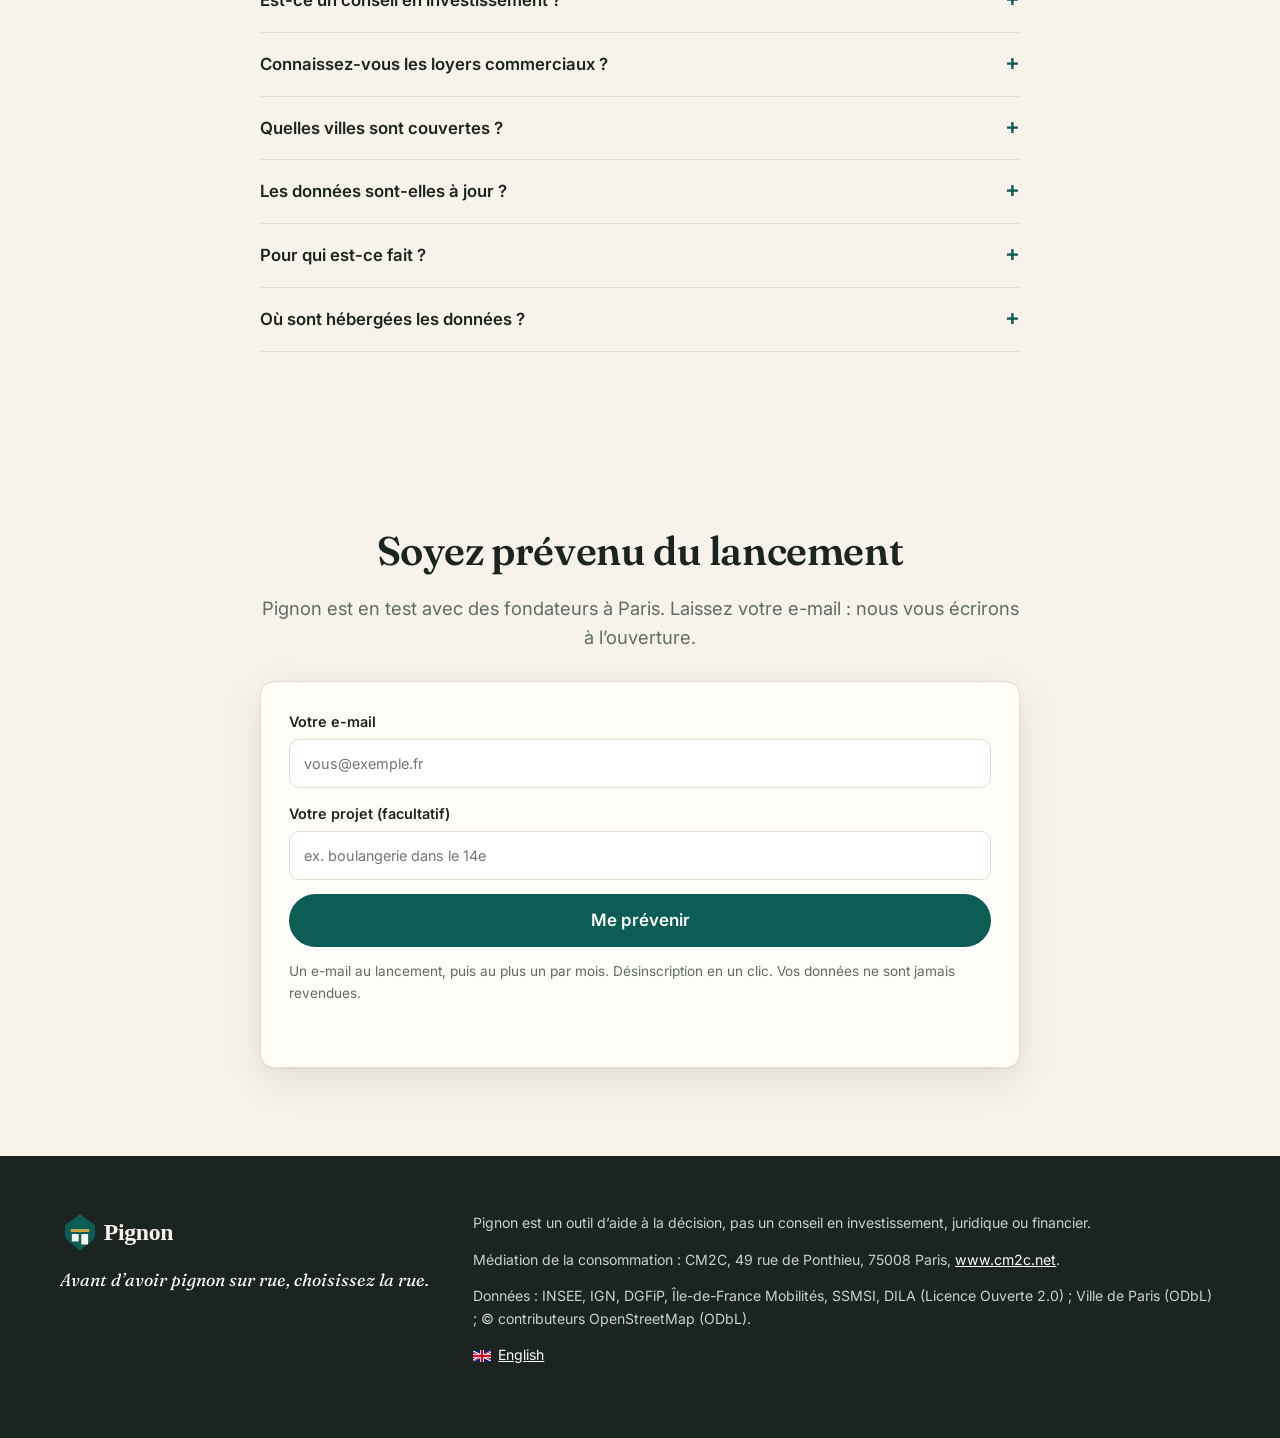
==== commit e4fd1706: "Publish website from felipesabino/biz-map@0e745b7" ====
--- a/index.html
+++ b/index.html
@@ -48,7 +48,7 @@
               <a class="btn" href="#inscription">Être prévenu du lancement</a>
               <a class="btn btn-ghost" href="assets/rapport-exemple-boulangerie-paris-14.pdf">Voir un rapport exemple</a>
             </div>
-            <p class="note">Uniquement des données publiques officielles · 23 types de commerce · tout Paris</p>
+            <p class="note">Uniquement des données publiques officielles · 29 types de commerce · tout Paris</p>
           </div>
           <figure class="hero-shot">
             <img src="assets/fr/panel.webp" alt="Pignon : vérification d’un local rue Daguerre (14e) pour une boulangerie, avec la note, la comparaison avec le quartier et Paris, et les meilleurs emplacements proches." width="1600" height="1000" />
@@ -99,7 +99,7 @@
           <div>
             <h2>Comment ça marche</h2>
             <ol class="steps">
-              <li><h3>Saisissez l’adresse et votre type de commerce</h3><p>Boulangerie, café, pharmacie, fleuriste, coiffeur… 23 types, regroupés en 5 familles.</p></li>
+              <li><h3>Saisissez l’adresse et votre type de commerce</h3><p>Boulangerie, café, pharmacie, fleuriste, coiffeur… 29 types, regroupés en 5 familles.</p></li>
               <li><h3>Lisez la note et ses raisons</h3><p>Une note sur 100, comparée au quartier et à Paris, avec les trois raisons qui pèsent le plus et le chiffre derrière chacune.</p></li>
               <li><h3>Comparez les emplacements proches</h3><p>La carte est notée rue par rue, tous les 100 m. Pignon signale les locaux mieux placés à quelques minutes et ce qu’ils gagnent.</p></li>
               <li><h3>Repartez avec un rapport</h3><p>Un PDF d’environ huit pages pour votre dossier bancaire ou votre conseiller CCI, avec la méthode et toutes les sources.</p></li>
@@ -170,13 +170,13 @@
 
       <section class="types">
         <div class="wrap">
-          <h2>23 types de commerce</h2>
+          <h2>29 types de commerce</h2>
           <p class="lead narrow">Et un nouveau type en un jour : chacun est un simple fichier de configuration.</p>
           <div class="family"><h3>Commerces alimentaires</h3><ul class="chips"><li><span aria-hidden="true">🥖</span> Boulangerie</li><li><span aria-hidden="true">🛒</span> Épicerie / supérette</li><li><span aria-hidden="true">🥩</span> Boucherie</li><li><span aria-hidden="true">🥕</span> Primeur</li><li><span aria-hidden="true">🐟</span> Poissonnerie</li><li><span aria-hidden="true">🧀</span> Fromagerie ou épicerie fine</li><li><span aria-hidden="true">🍷</span> Caviste</li></ul></div>
           <div class="family"><h3>Restauration et débits de boissons</h3><ul class="chips"><li><span aria-hidden="true">☕</span> Café</li><li><span aria-hidden="true">🍺</span> Bar ou pub</li><li><span aria-hidden="true">🍽️</span> Restaurant (16 cuisines)</li></ul></div>
-          <div class="family"><h3>Commerces et services du quotidien</h3><ul class="chips"><li><span aria-hidden="true">✂️</span> Coiffeur ou barbier</li><li><span aria-hidden="true">💅</span> Institut de beauté ou onglerie</li><li><span aria-hidden="true">🧺</span> Laverie</li><li><span aria-hidden="true">👔</span> Pressing</li><li><span aria-hidden="true">💐</span> Fleuriste</li><li><span aria-hidden="true">📱</span> Réparation de téléphones</li><li><span aria-hidden="true">📎</span> Papeterie</li></ul></div>
+          <div class="family"><h3>Commerces et services du quotidien</h3><ul class="chips"><li><span aria-hidden="true">✂️</span> Coiffeur ou barbier</li><li><span aria-hidden="true">💅</span> Institut de beauté ou onglerie</li><li><span aria-hidden="true">🧺</span> Laverie</li><li><span aria-hidden="true">👔</span> Pressing</li><li><span aria-hidden="true">👞</span> Cordonnerie</li><li><span aria-hidden="true">💐</span> Fleuriste</li><li><span aria-hidden="true">🐾</span> Animalerie</li><li><span aria-hidden="true">👗</span> Prêt-à-porter (dont lingerie)</li><li><span aria-hidden="true">📱</span> Réparation de téléphones</li><li><span aria-hidden="true">📎</span> Papeterie</li></ul></div>
           <div class="family"><h3>Santé et petite enfance</h3><ul class="chips"><li><span aria-hidden="true">💊</span> Pharmacie</li><li><span aria-hidden="true">👓</span> Opticien</li><li><span aria-hidden="true">🧸</span> Micro-crèche</li></ul></div>
-          <div class="family"><h3>Loisirs et apprentissage</h3><ul class="chips"><li><span aria-hidden="true">🎨</span> École d’art, de musique ou de danse</li><li><span aria-hidden="true">🧘</span> Salle de sport ou studio</li><li><span aria-hidden="true">📚</span> Librairie</li></ul></div>
+          <div class="family"><h3>Loisirs et apprentissage</h3><ul class="chips"><li><span aria-hidden="true">🎨</span> École d’art, de musique ou de danse</li><li><span aria-hidden="true">🧘</span> Salle de sport ou studio</li><li><span aria-hidden="true">📚</span> Librairie</li><li><span aria-hidden="true">🪀</span> Magasin de jouets</li><li><span aria-hidden="true">🚲</span> Magasin de vélos</li><li><span aria-hidden="true">🎾</span> Magasin de sport</li></ul></div>
         </div>
       </section>
 
@@ -190,7 +190,7 @@
               <ul class="checks">
                 <li>Carte de Paris notée rue par rue</li>
                 <li>Vérification d’une adresse, raisons principales</li>
-                <li>« Ce qui convient ici » : les 23 types classés</li>
+                <li>« Ce qui convient ici » : les 29 types classés</li>
                 <li>Comparaison de 3 quartiers</li>
               </ul>
             </article>
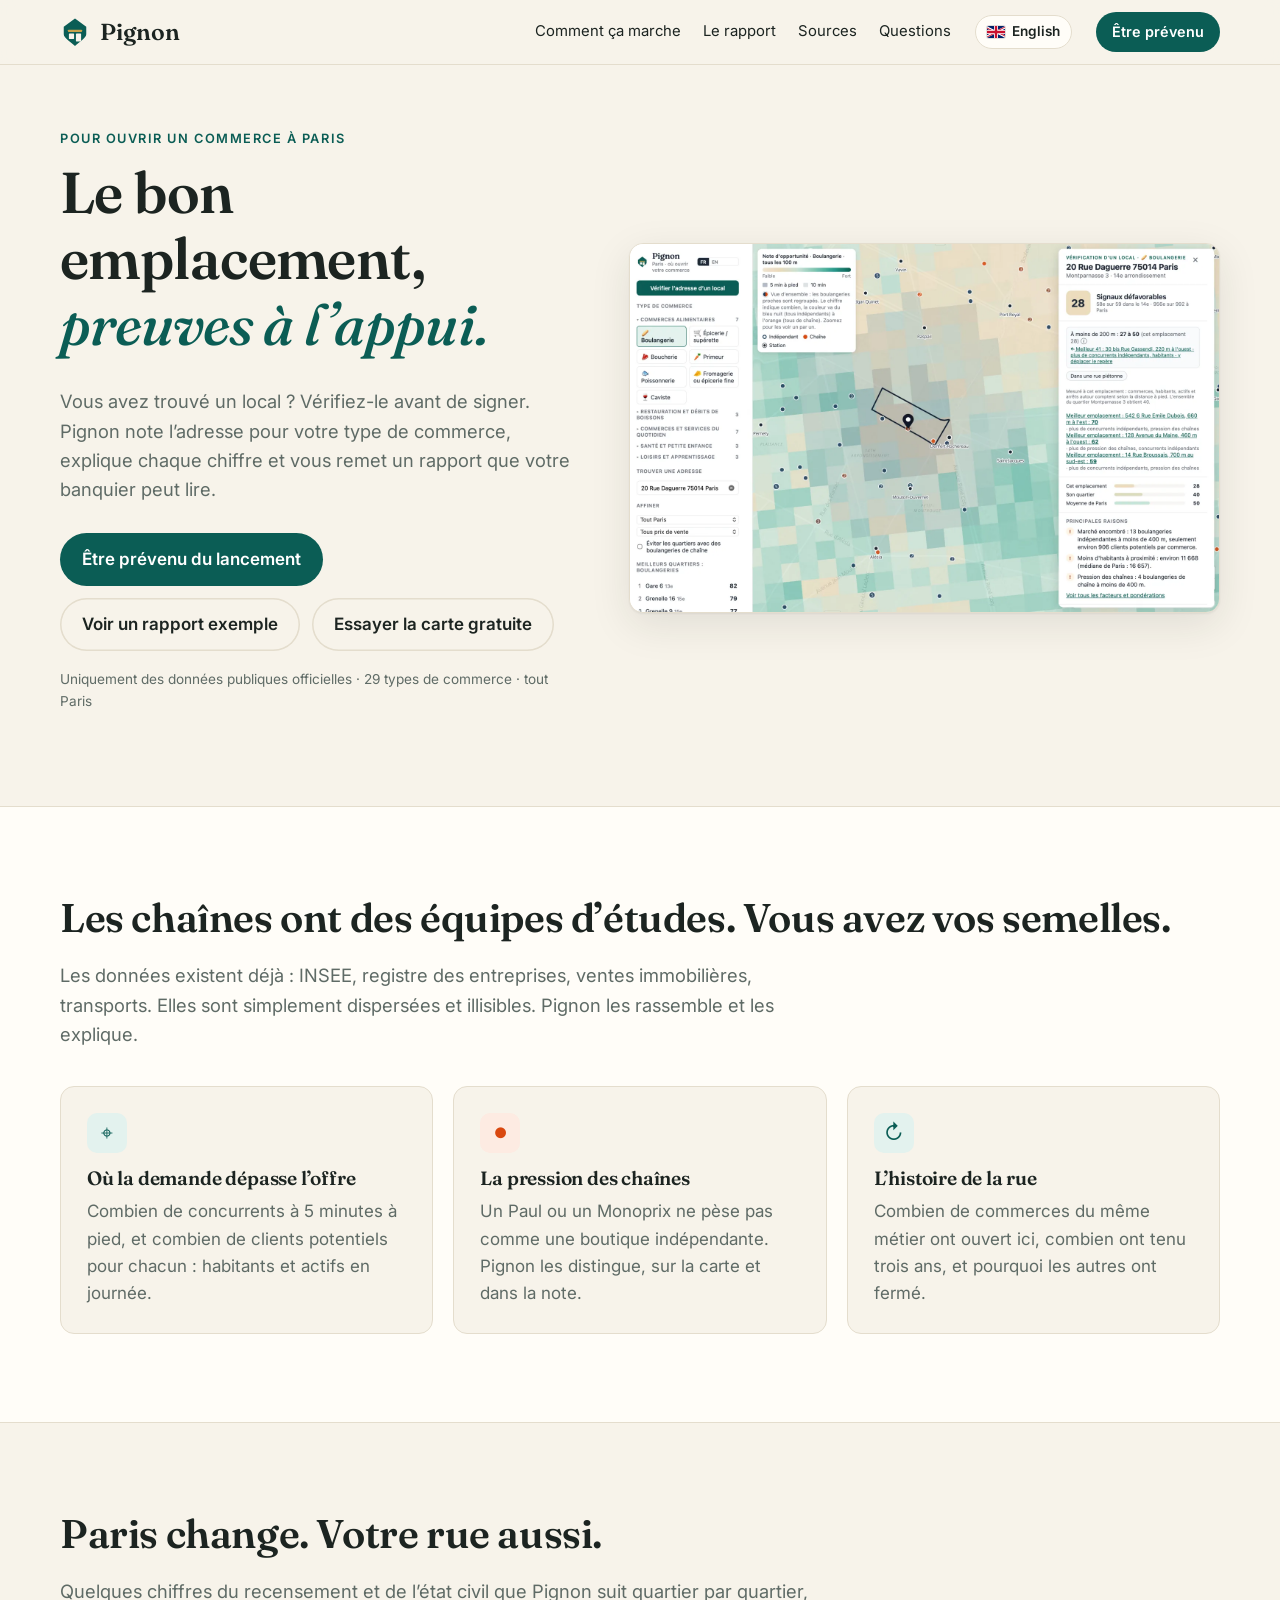
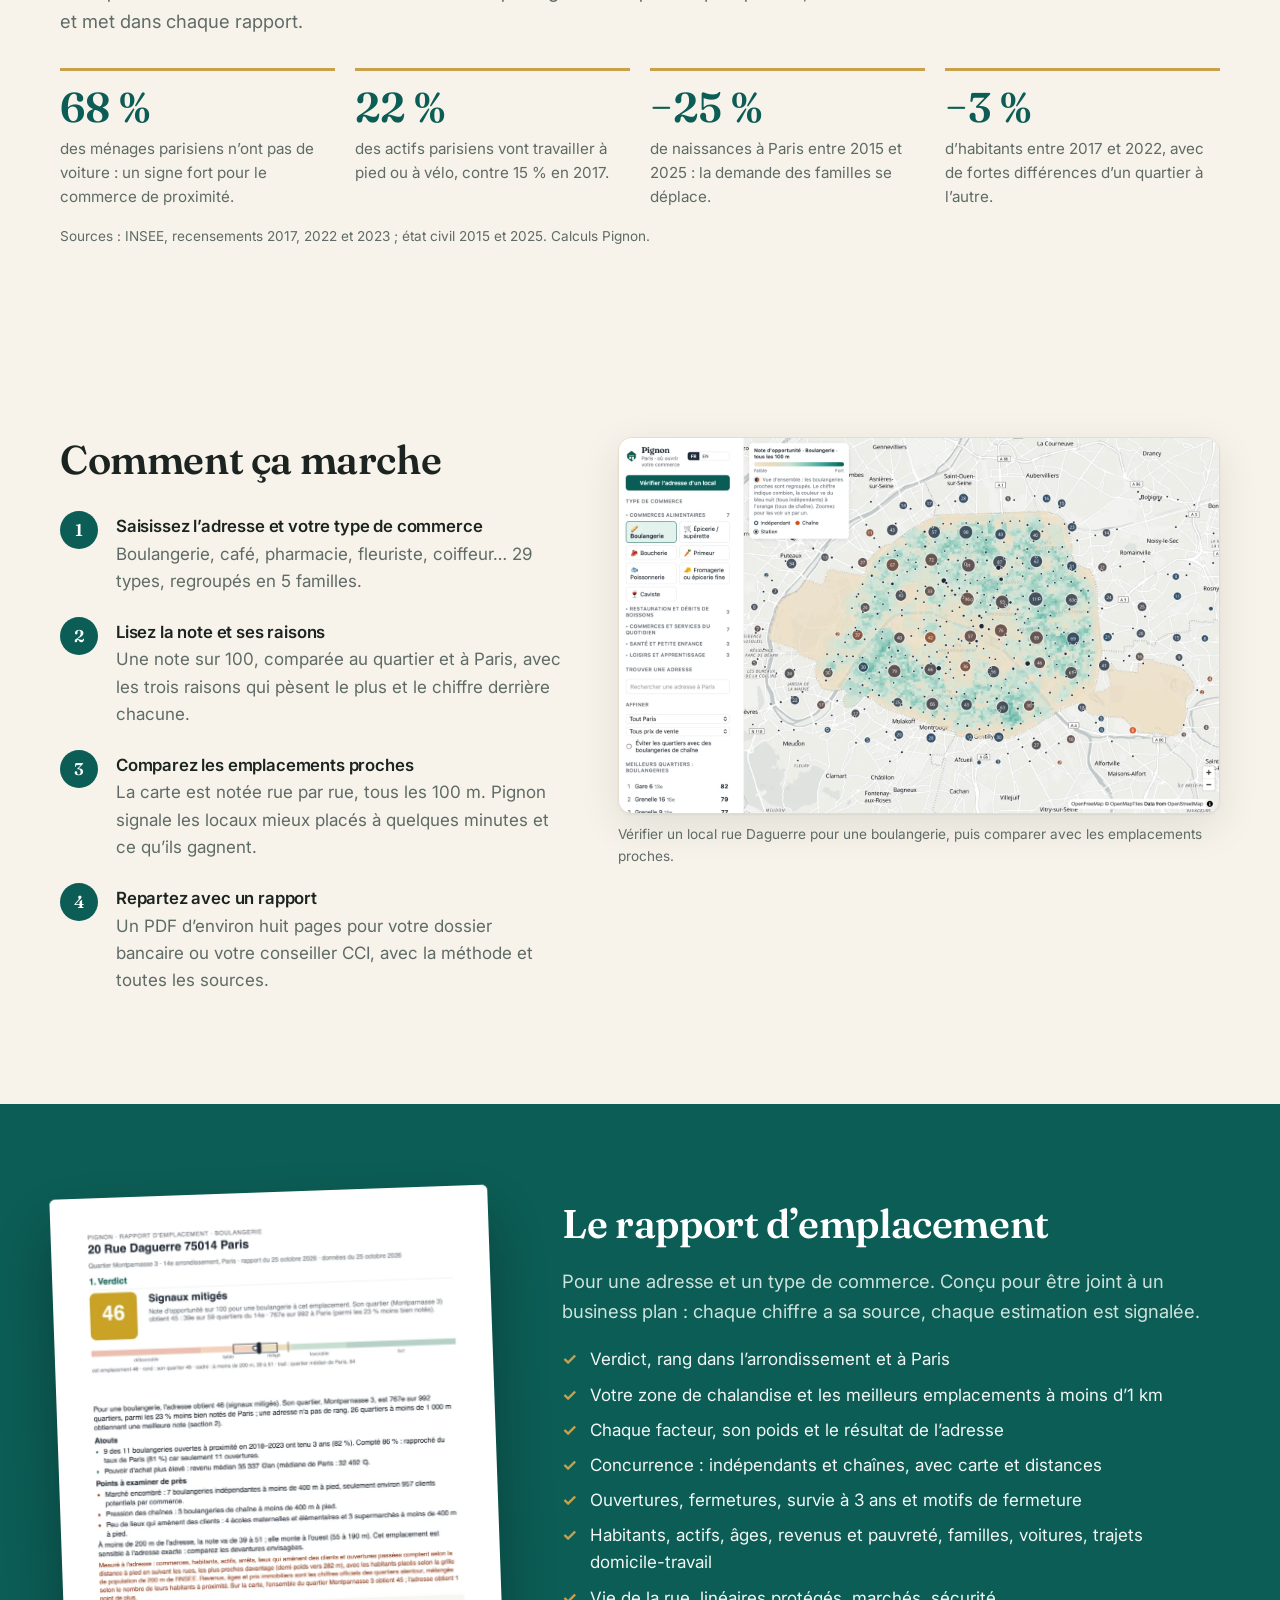
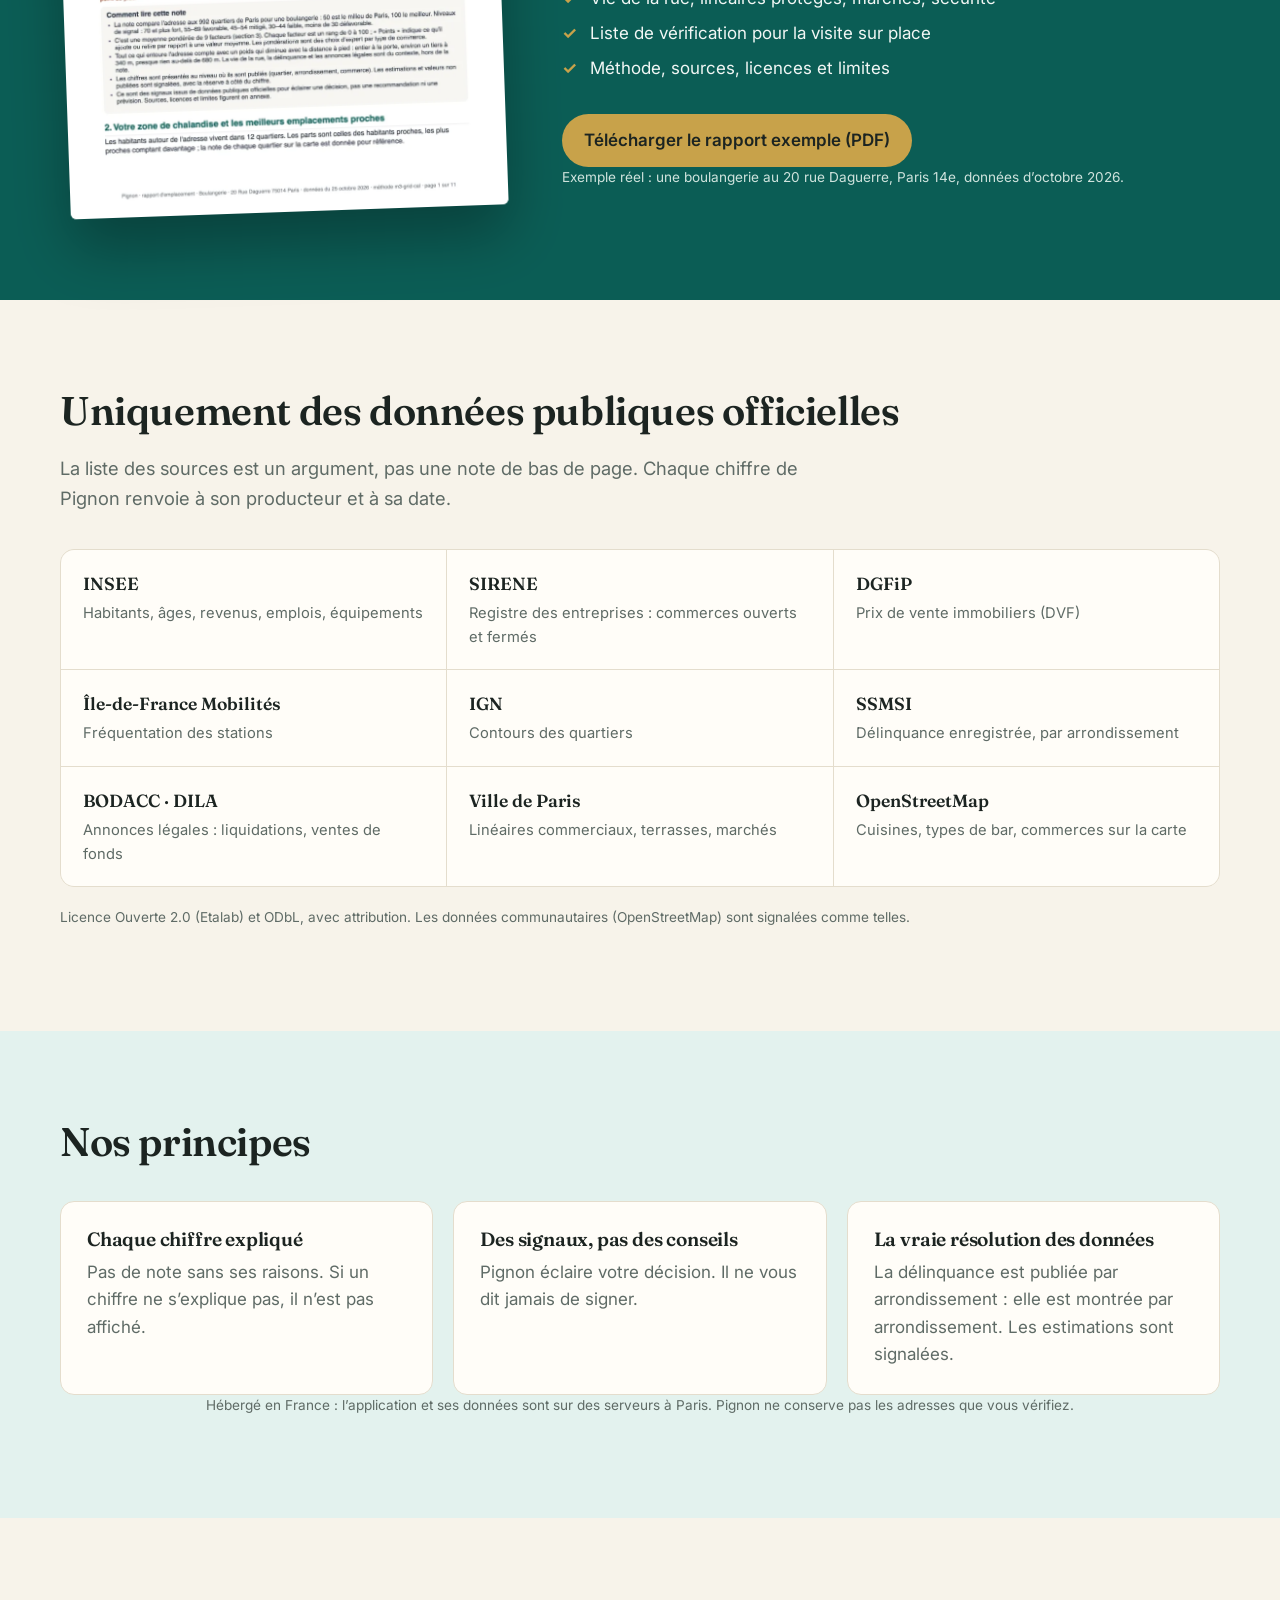
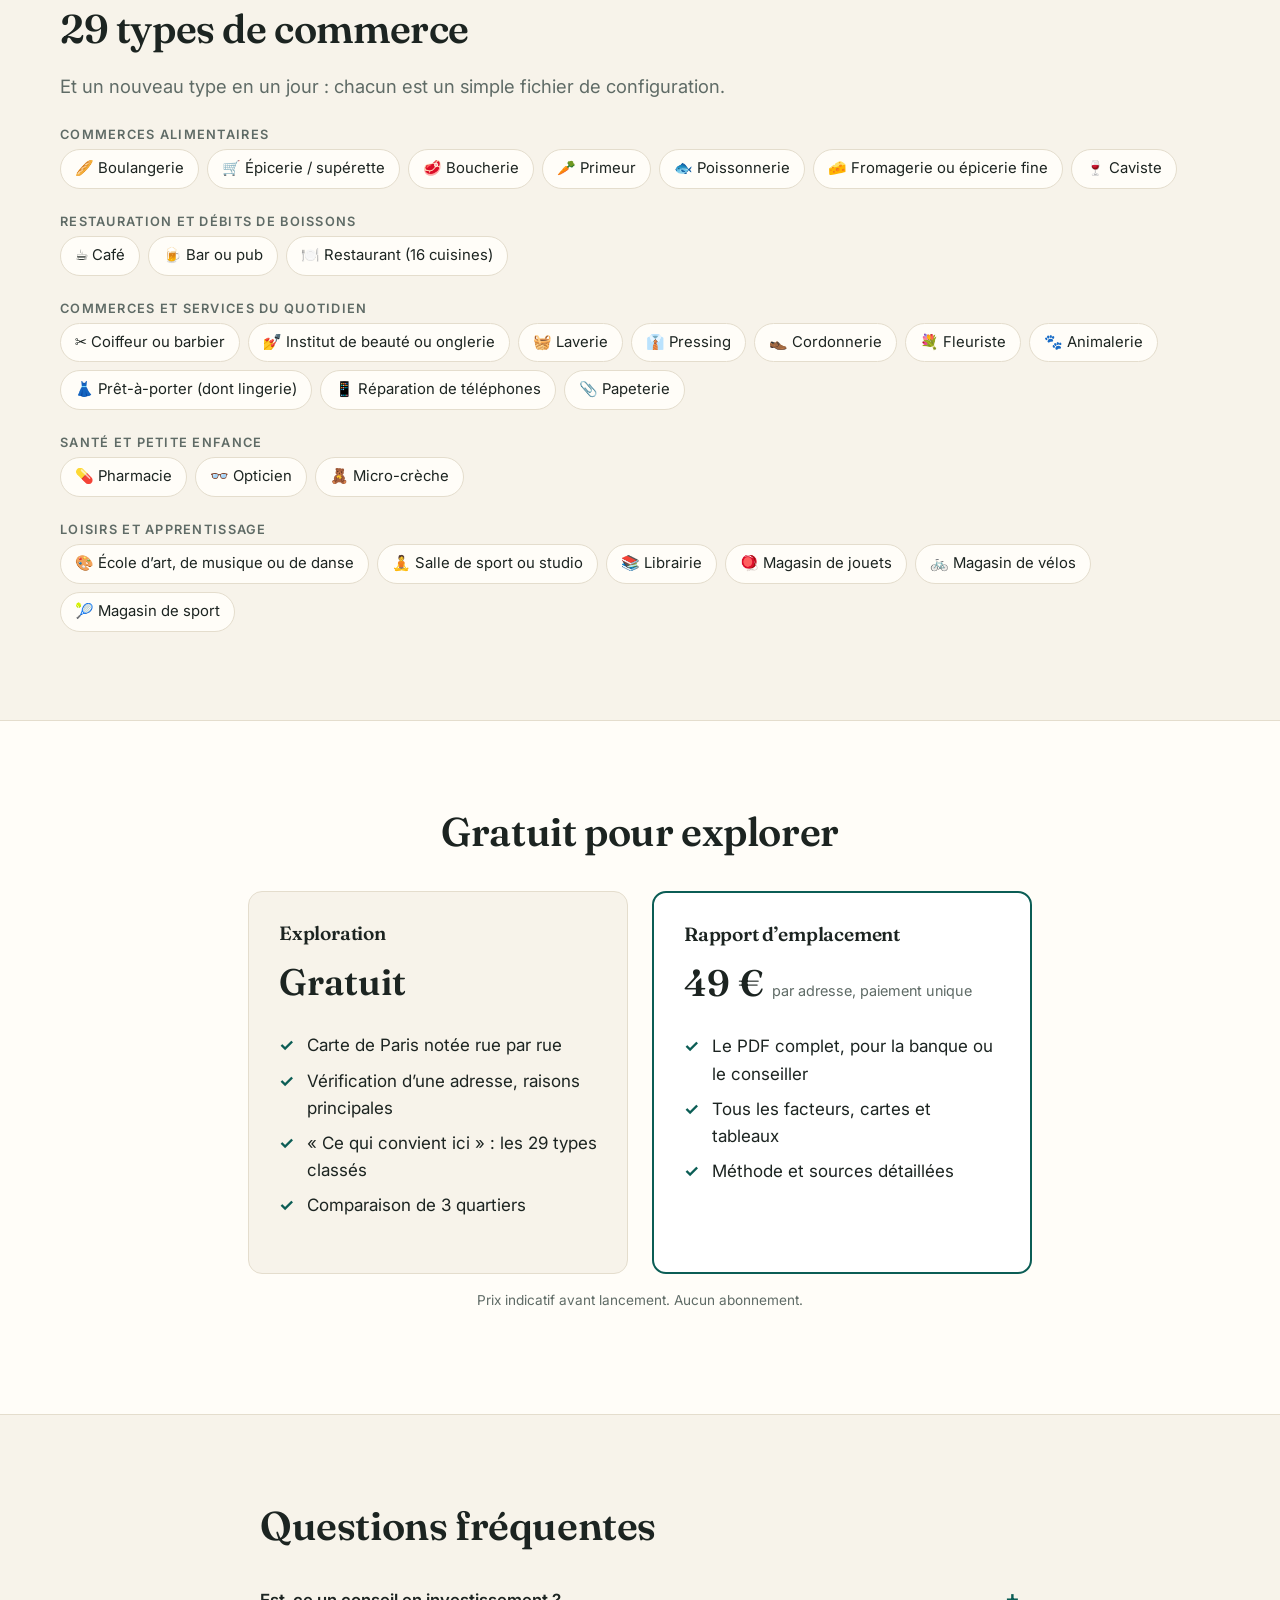
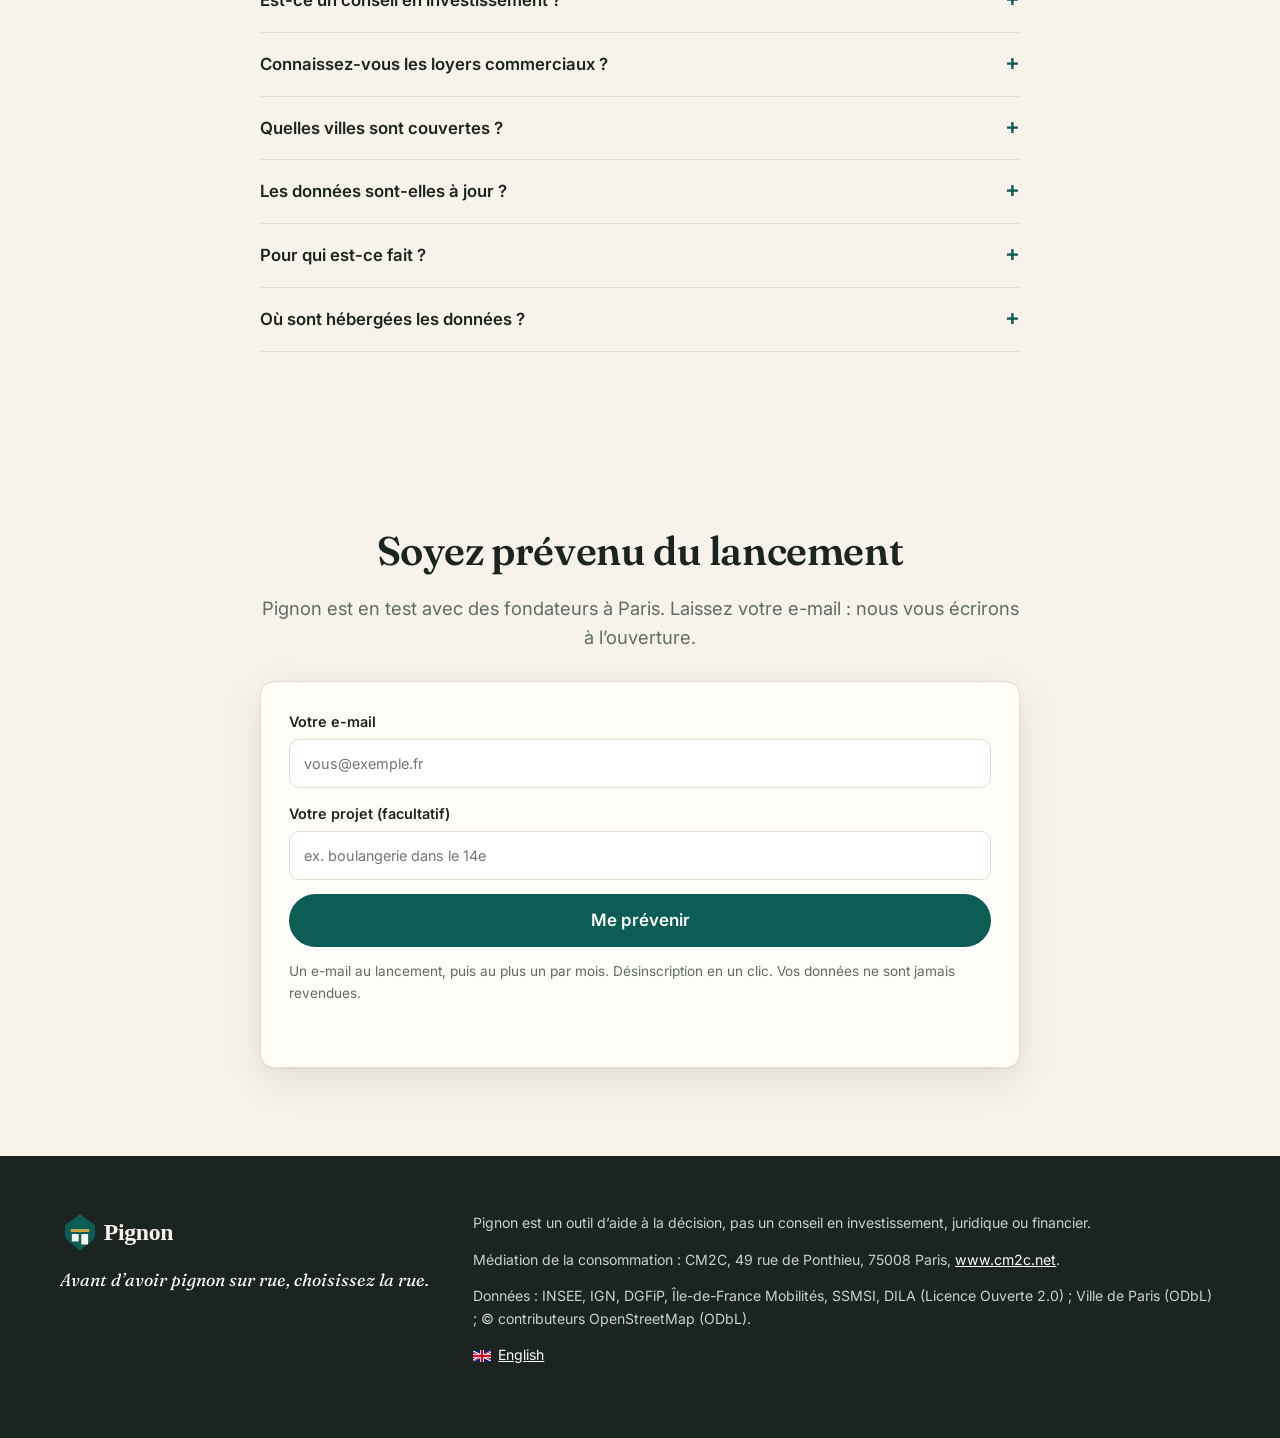
==== commit cccadcd5: "Publish website from felipesabino/biz-map@313baf9" ====
--- a/index.html
+++ b/index.html
@@ -47,6 +47,7 @@
             <div class="actions">
               <a class="btn" href="#inscription">Être prévenu du lancement</a>
               <a class="btn btn-ghost" href="assets/rapport-exemple-boulangerie-paris-14.pdf">Voir un rapport exemple</a>
+              <a class="btn btn-ghost" href="https://pignon-app.sabino.me/">Essayer la carte gratuite</a>
             </div>
             <p class="note">Uniquement des données publiques officielles · 29 types de commerce · tout Paris</p>
           </div>
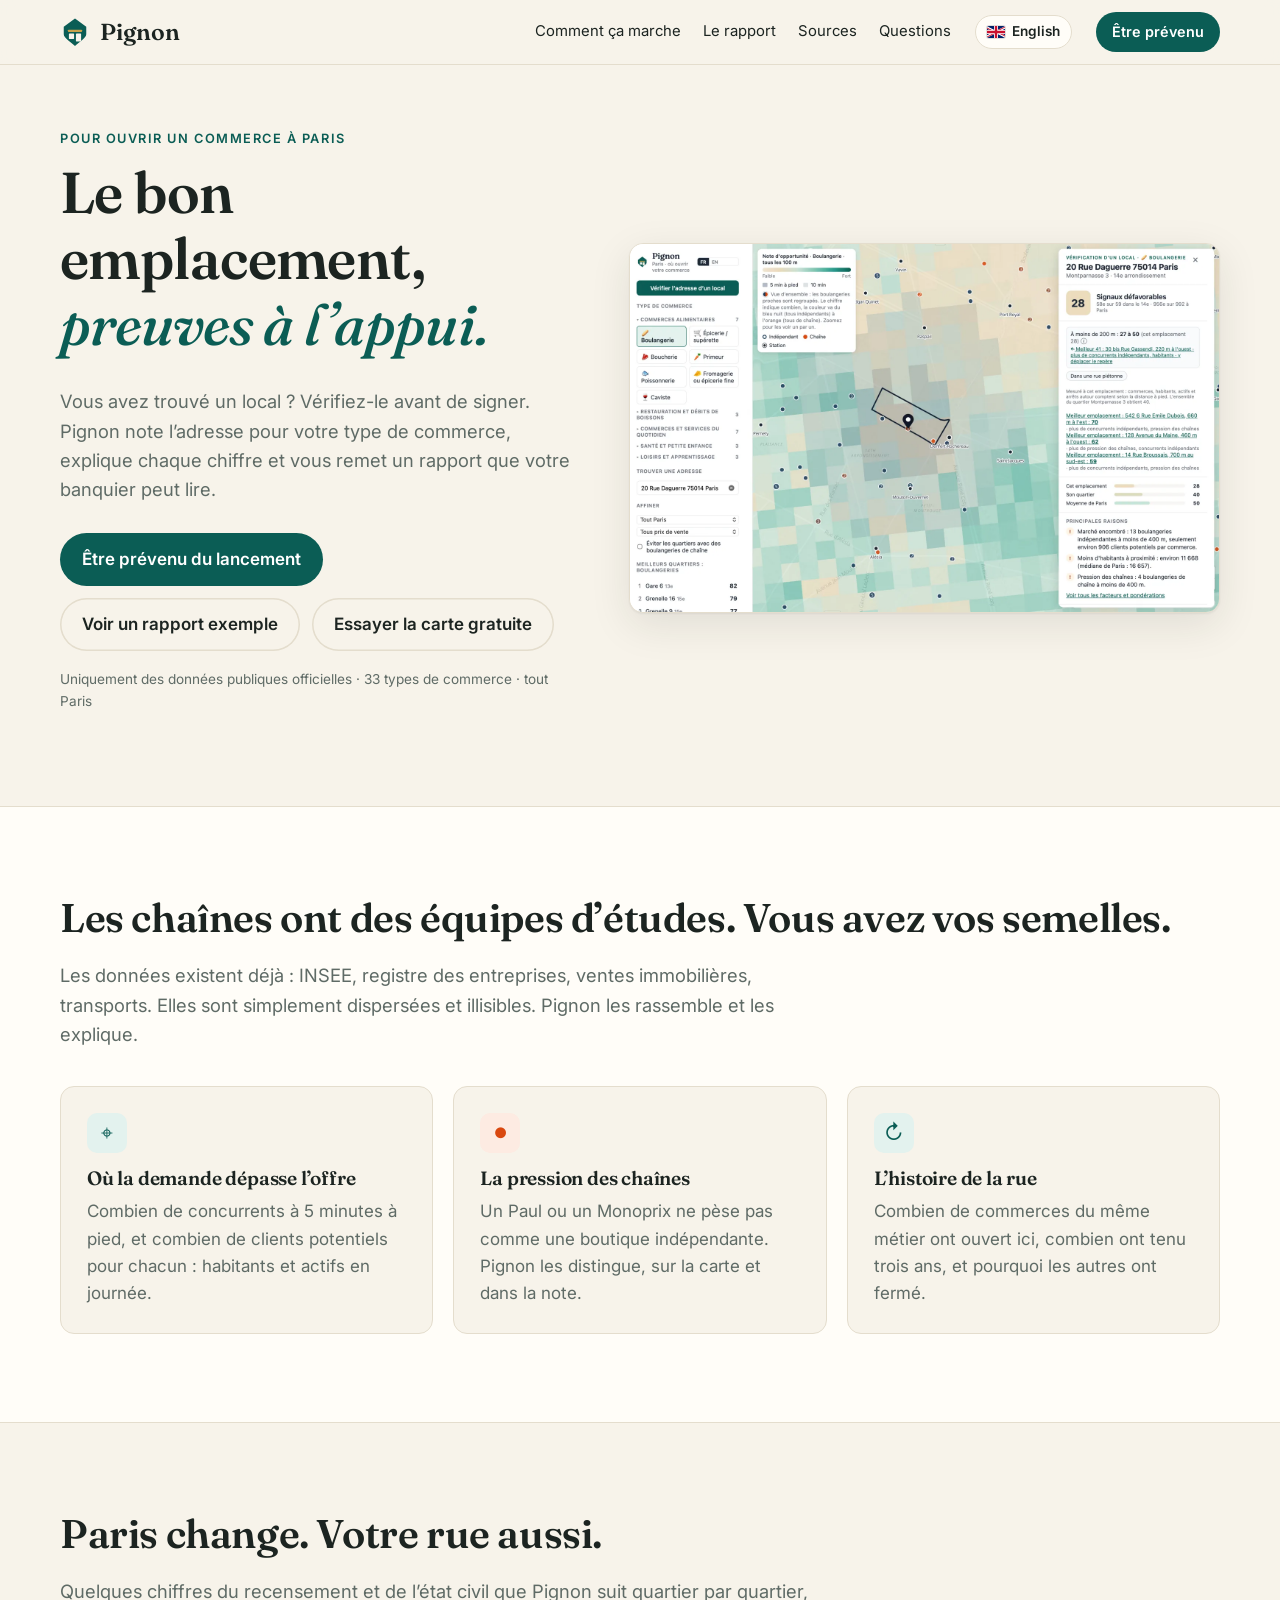
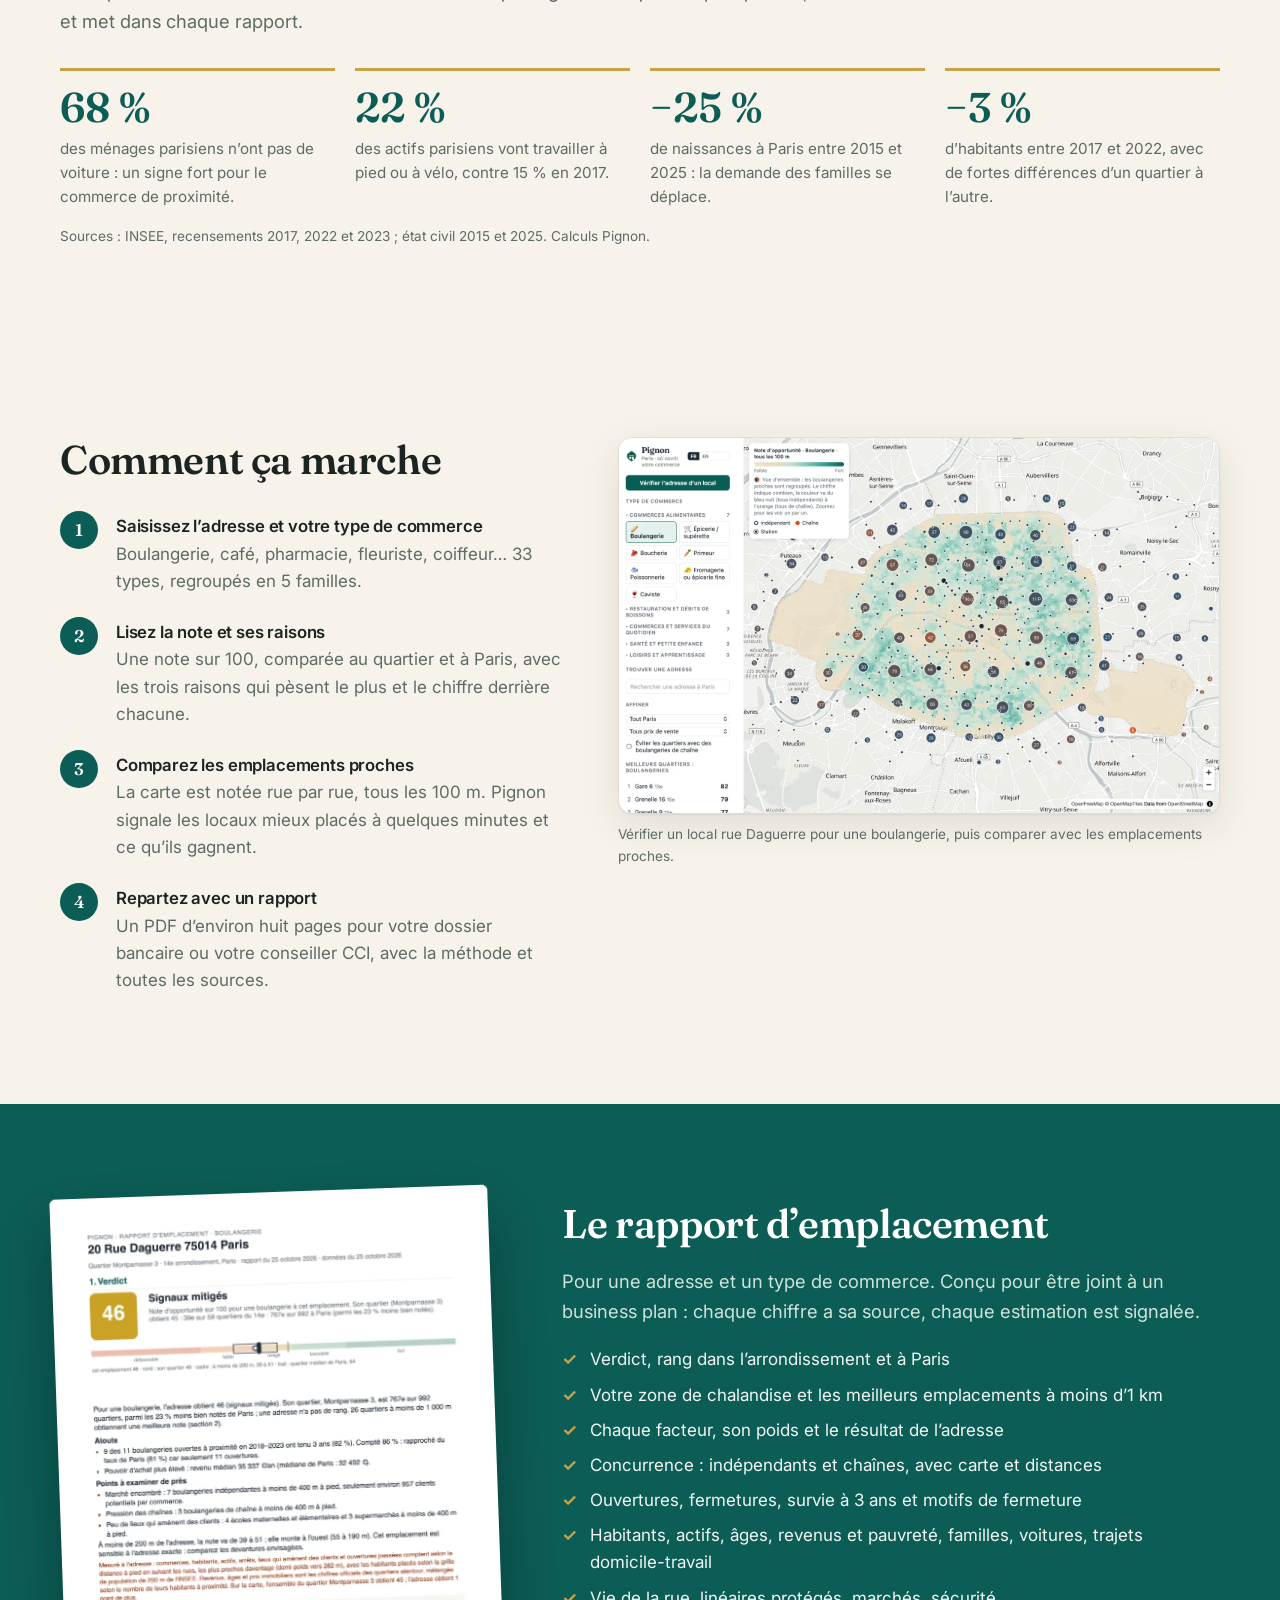
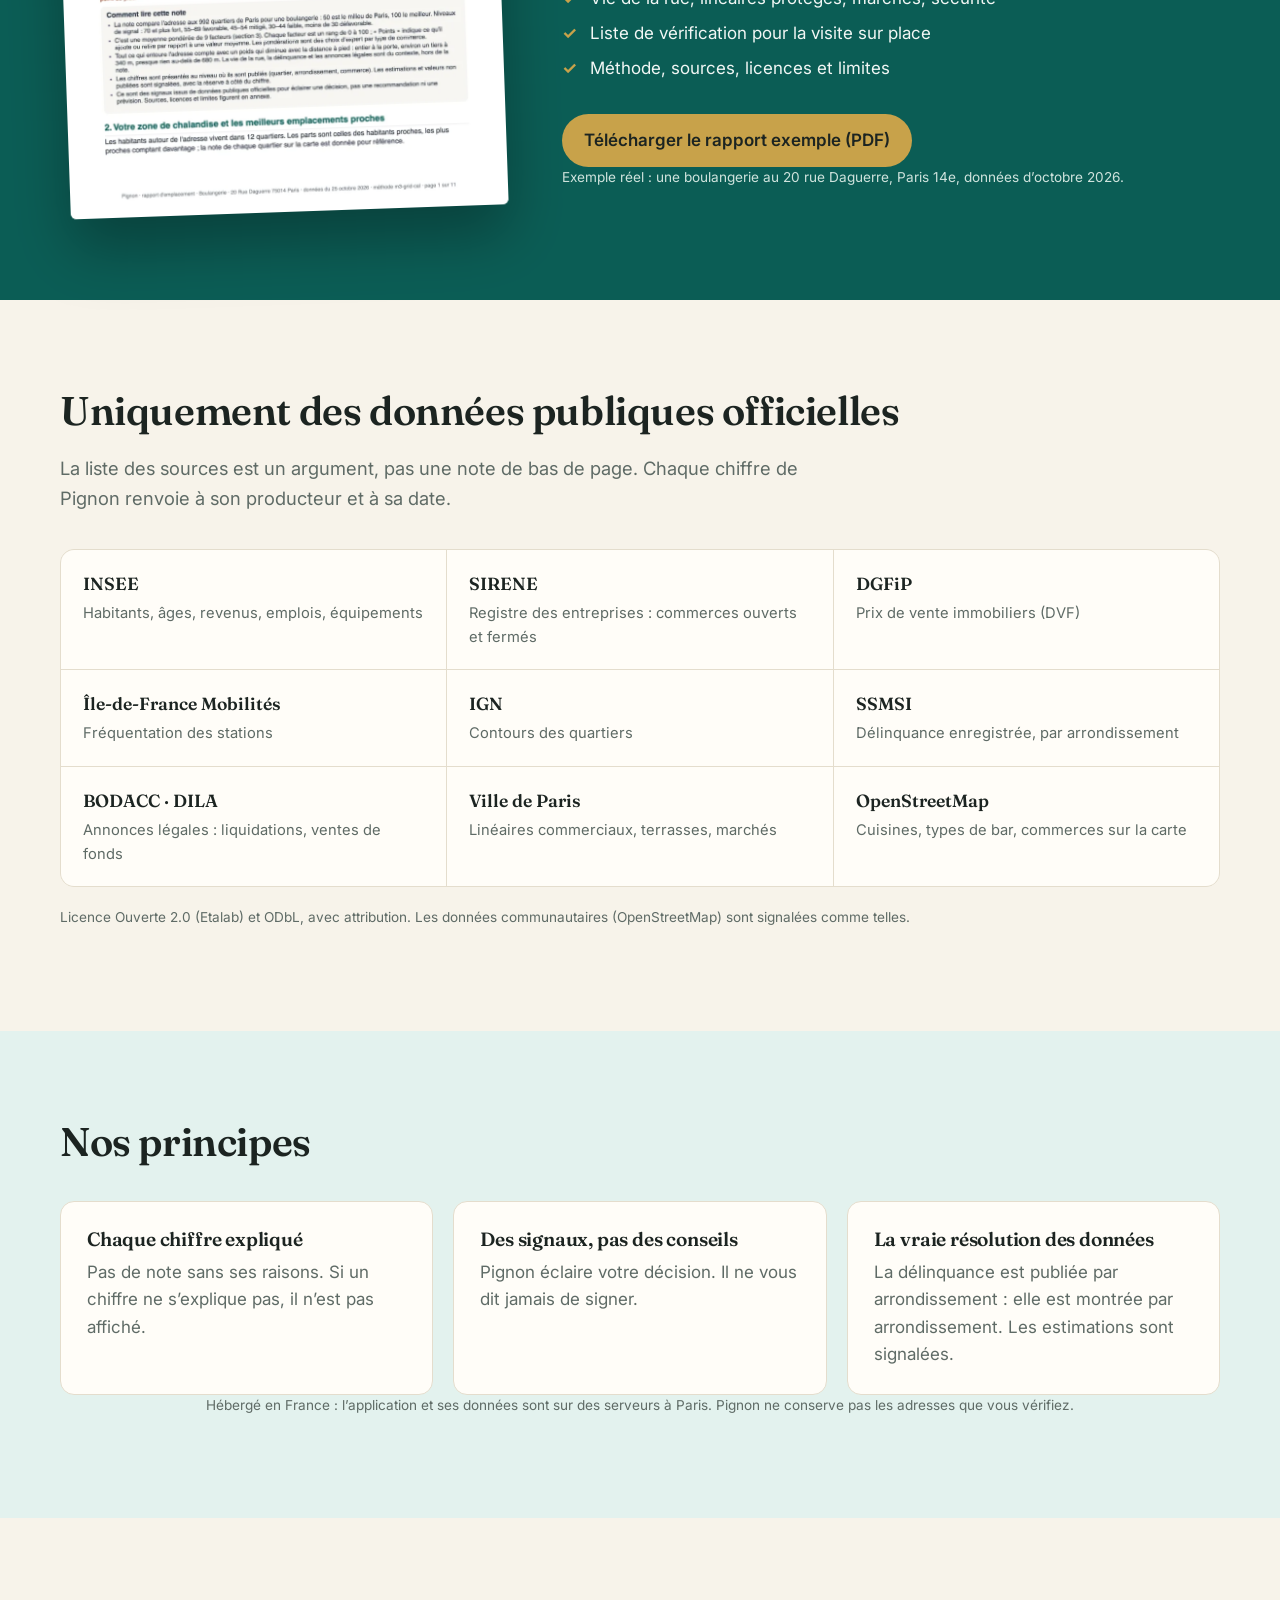
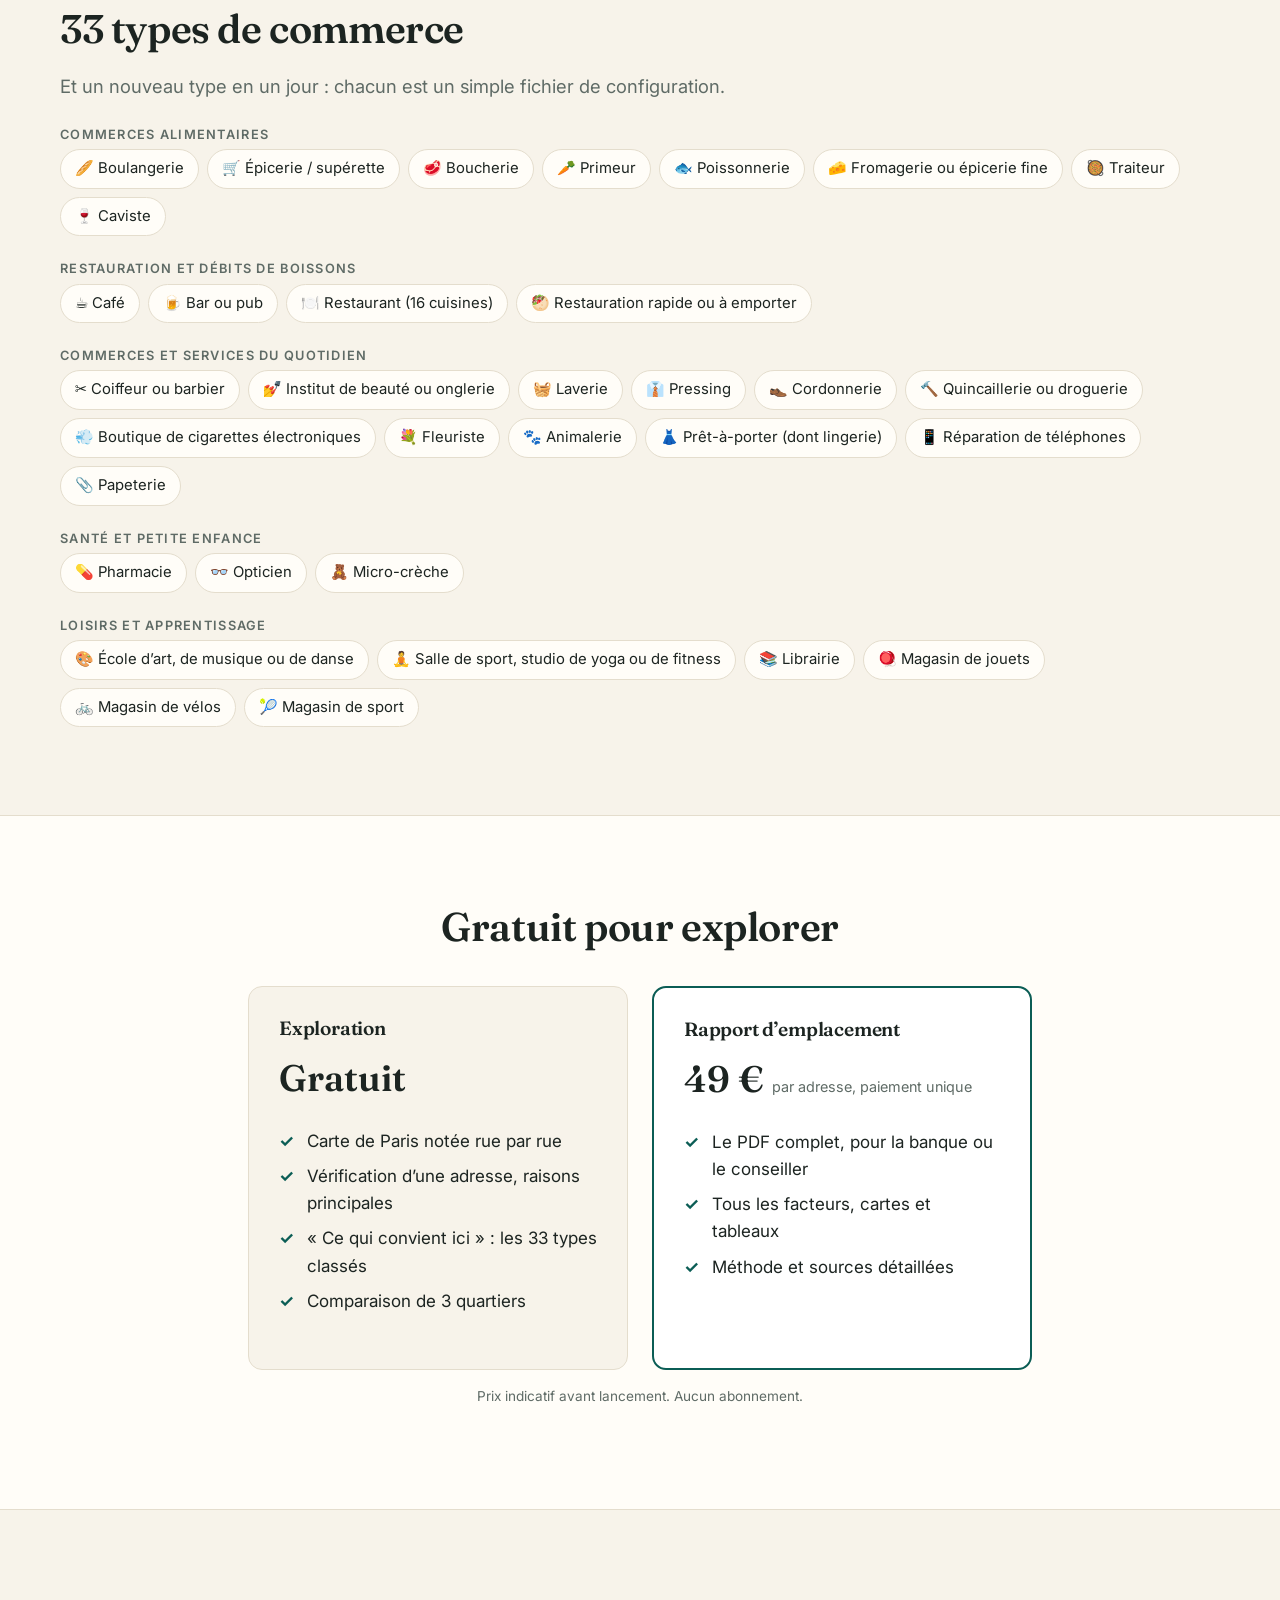
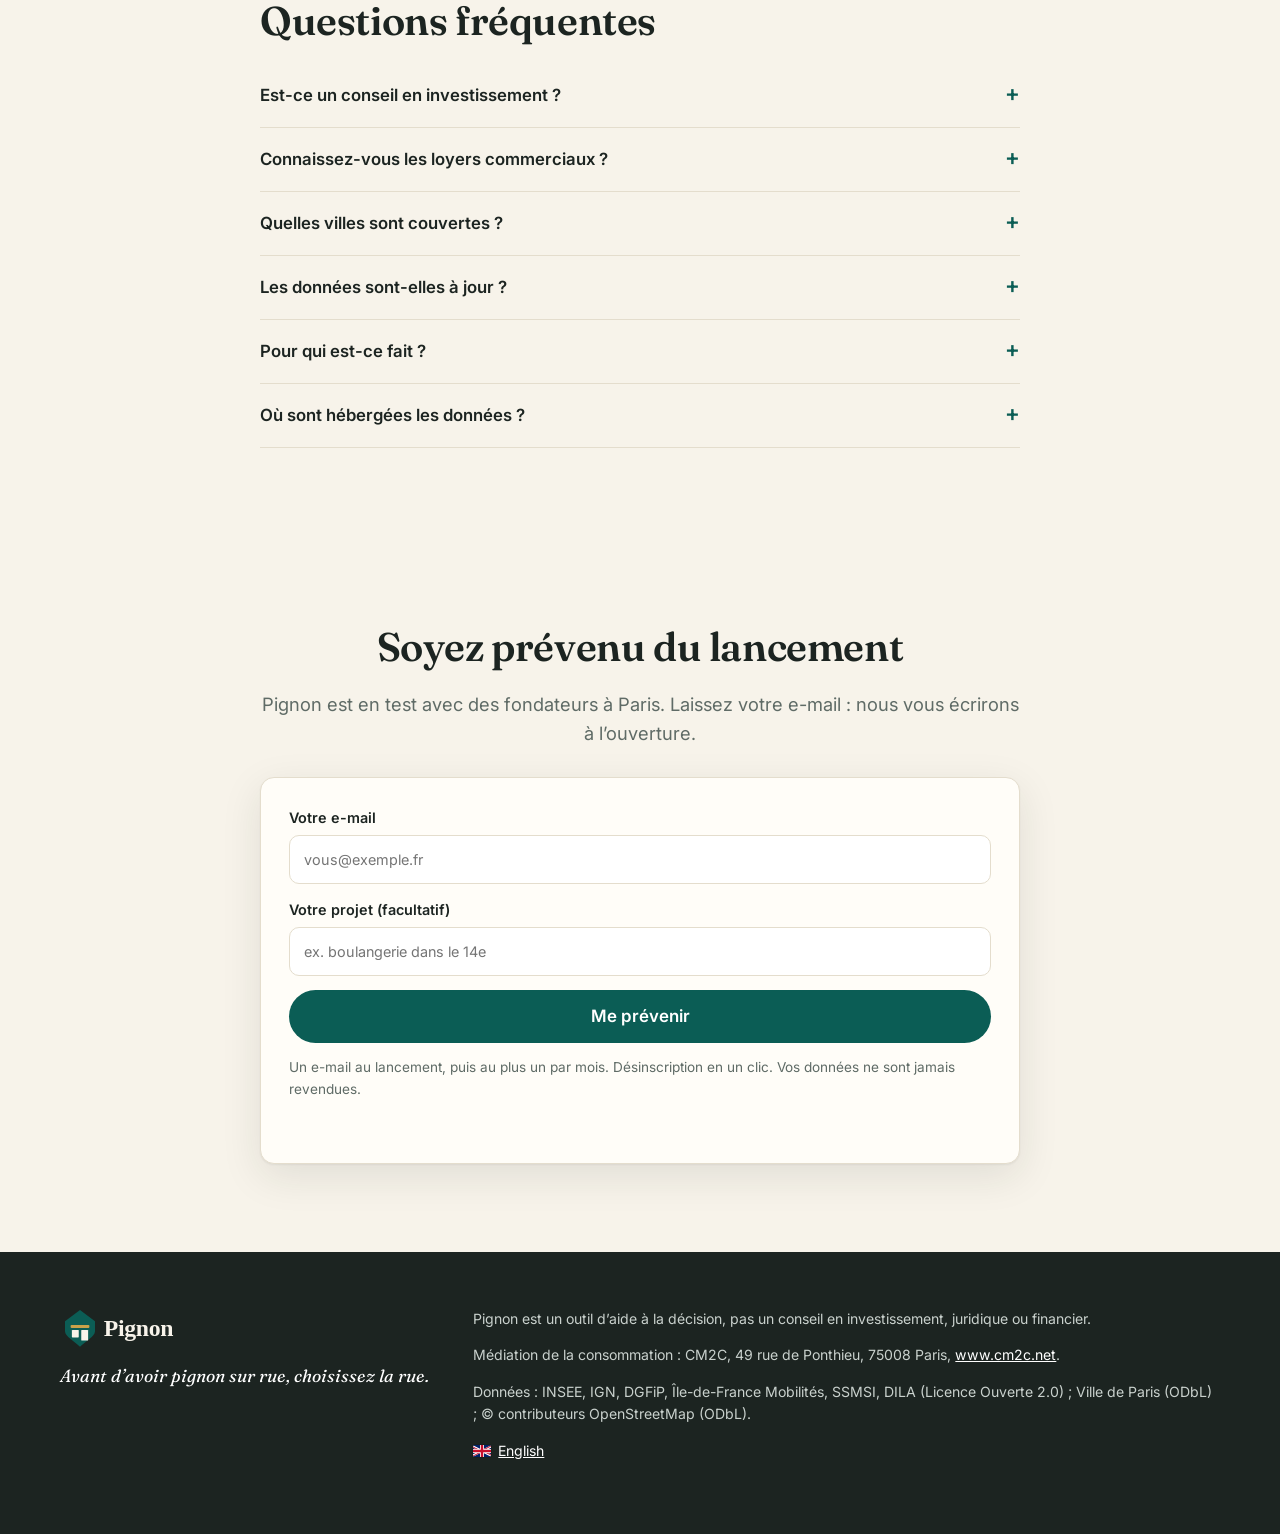
==== commit 46daea70: "Publish website from felipesabino/biz-map@57a2138" ====
--- a/index.html
+++ b/index.html
@@ -47,9 +47,9 @@
             <div class="actions">
               <a class="btn" href="#inscription">Être prévenu du lancement</a>
               <a class="btn btn-ghost" href="assets/rapport-exemple-boulangerie-paris-14.pdf">Voir un rapport exemple</a>
-              <a class="btn btn-ghost" href="https://pignon-app.sabino.me/">Essayer la carte gratuite</a>
+              <a class="btn btn-ghost" href="https://app.getpignon.fr/">Essayer la carte gratuite</a>
             </div>
-            <p class="note">Uniquement des données publiques officielles · 29 types de commerce · tout Paris</p>
+            <p class="note">Uniquement des données publiques officielles · 33 types de commerce · tout Paris</p>
           </div>
           <figure class="hero-shot">
             <img src="assets/fr/panel.webp" alt="Pignon : vérification d’un local rue Daguerre (14e) pour une boulangerie, avec la note, la comparaison avec le quartier et Paris, et les meilleurs emplacements proches." width="1600" height="1000" />
@@ -100,7 +100,7 @@
           <div>
             <h2>Comment ça marche</h2>
             <ol class="steps">
-              <li><h3>Saisissez l’adresse et votre type de commerce</h3><p>Boulangerie, café, pharmacie, fleuriste, coiffeur… 29 types, regroupés en 5 familles.</p></li>
+              <li><h3>Saisissez l’adresse et votre type de commerce</h3><p>Boulangerie, café, pharmacie, fleuriste, coiffeur… 33 types, regroupés en 5 familles.</p></li>
               <li><h3>Lisez la note et ses raisons</h3><p>Une note sur 100, comparée au quartier et à Paris, avec les trois raisons qui pèsent le plus et le chiffre derrière chacune.</p></li>
               <li><h3>Comparez les emplacements proches</h3><p>La carte est notée rue par rue, tous les 100 m. Pignon signale les locaux mieux placés à quelques minutes et ce qu’ils gagnent.</p></li>
               <li><h3>Repartez avec un rapport</h3><p>Un PDF d’environ huit pages pour votre dossier bancaire ou votre conseiller CCI, avec la méthode et toutes les sources.</p></li>
@@ -171,13 +171,13 @@
 
       <section class="types">
         <div class="wrap">
-          <h2>29 types de commerce</h2>
+          <h2>33 types de commerce</h2>
           <p class="lead narrow">Et un nouveau type en un jour : chacun est un simple fichier de configuration.</p>
-          <div class="family"><h3>Commerces alimentaires</h3><ul class="chips"><li><span aria-hidden="true">🥖</span> Boulangerie</li><li><span aria-hidden="true">🛒</span> Épicerie / supérette</li><li><span aria-hidden="true">🥩</span> Boucherie</li><li><span aria-hidden="true">🥕</span> Primeur</li><li><span aria-hidden="true">🐟</span> Poissonnerie</li><li><span aria-hidden="true">🧀</span> Fromagerie ou épicerie fine</li><li><span aria-hidden="true">🍷</span> Caviste</li></ul></div>
-          <div class="family"><h3>Restauration et débits de boissons</h3><ul class="chips"><li><span aria-hidden="true">☕</span> Café</li><li><span aria-hidden="true">🍺</span> Bar ou pub</li><li><span aria-hidden="true">🍽️</span> Restaurant (16 cuisines)</li></ul></div>
-          <div class="family"><h3>Commerces et services du quotidien</h3><ul class="chips"><li><span aria-hidden="true">✂️</span> Coiffeur ou barbier</li><li><span aria-hidden="true">💅</span> Institut de beauté ou onglerie</li><li><span aria-hidden="true">🧺</span> Laverie</li><li><span aria-hidden="true">👔</span> Pressing</li><li><span aria-hidden="true">👞</span> Cordonnerie</li><li><span aria-hidden="true">💐</span> Fleuriste</li><li><span aria-hidden="true">🐾</span> Animalerie</li><li><span aria-hidden="true">👗</span> Prêt-à-porter (dont lingerie)</li><li><span aria-hidden="true">📱</span> Réparation de téléphones</li><li><span aria-hidden="true">📎</span> Papeterie</li></ul></div>
+          <div class="family"><h3>Commerces alimentaires</h3><ul class="chips"><li><span aria-hidden="true">🥖</span> Boulangerie</li><li><span aria-hidden="true">🛒</span> Épicerie / supérette</li><li><span aria-hidden="true">🥩</span> Boucherie</li><li><span aria-hidden="true">🥕</span> Primeur</li><li><span aria-hidden="true">🐟</span> Poissonnerie</li><li><span aria-hidden="true">🧀</span> Fromagerie ou épicerie fine</li><li><span aria-hidden="true">🥘</span> Traiteur</li><li><span aria-hidden="true">🍷</span> Caviste</li></ul></div>
+          <div class="family"><h3>Restauration et débits de boissons</h3><ul class="chips"><li><span aria-hidden="true">☕</span> Café</li><li><span aria-hidden="true">🍺</span> Bar ou pub</li><li><span aria-hidden="true">🍽️</span> Restaurant (16 cuisines)</li><li><span aria-hidden="true">🥙</span> Restauration rapide ou à emporter</li></ul></div>
+          <div class="family"><h3>Commerces et services du quotidien</h3><ul class="chips"><li><span aria-hidden="true">✂️</span> Coiffeur ou barbier</li><li><span aria-hidden="true">💅</span> Institut de beauté ou onglerie</li><li><span aria-hidden="true">🧺</span> Laverie</li><li><span aria-hidden="true">👔</span> Pressing</li><li><span aria-hidden="true">👞</span> Cordonnerie</li><li><span aria-hidden="true">🔨</span> Quincaillerie ou droguerie</li><li><span aria-hidden="true">💨</span> Boutique de cigarettes électroniques</li><li><span aria-hidden="true">💐</span> Fleuriste</li><li><span aria-hidden="true">🐾</span> Animalerie</li><li><span aria-hidden="true">👗</span> Prêt-à-porter (dont lingerie)</li><li><span aria-hidden="true">📱</span> Réparation de téléphones</li><li><span aria-hidden="true">📎</span> Papeterie</li></ul></div>
           <div class="family"><h3>Santé et petite enfance</h3><ul class="chips"><li><span aria-hidden="true">💊</span> Pharmacie</li><li><span aria-hidden="true">👓</span> Opticien</li><li><span aria-hidden="true">🧸</span> Micro-crèche</li></ul></div>
-          <div class="family"><h3>Loisirs et apprentissage</h3><ul class="chips"><li><span aria-hidden="true">🎨</span> École d’art, de musique ou de danse</li><li><span aria-hidden="true">🧘</span> Salle de sport ou studio</li><li><span aria-hidden="true">📚</span> Librairie</li><li><span aria-hidden="true">🪀</span> Magasin de jouets</li><li><span aria-hidden="true">🚲</span> Magasin de vélos</li><li><span aria-hidden="true">🎾</span> Magasin de sport</li></ul></div>
+          <div class="family"><h3>Loisirs et apprentissage</h3><ul class="chips"><li><span aria-hidden="true">🎨</span> École d’art, de musique ou de danse</li><li><span aria-hidden="true">🧘</span> Salle de sport, studio de yoga ou de fitness</li><li><span aria-hidden="true">📚</span> Librairie</li><li><span aria-hidden="true">🪀</span> Magasin de jouets</li><li><span aria-hidden="true">🚲</span> Magasin de vélos</li><li><span aria-hidden="true">🎾</span> Magasin de sport</li></ul></div>
         </div>
       </section>
 
@@ -191,7 +191,7 @@
               <ul class="checks">
                 <li>Carte de Paris notée rue par rue</li>
                 <li>Vérification d’une adresse, raisons principales</li>
-                <li>« Ce qui convient ici » : les 29 types classés</li>
+                <li>« Ce qui convient ici » : les 33 types classés</li>
                 <li>Comparaison de 3 quartiers</li>
               </ul>
             </article>
